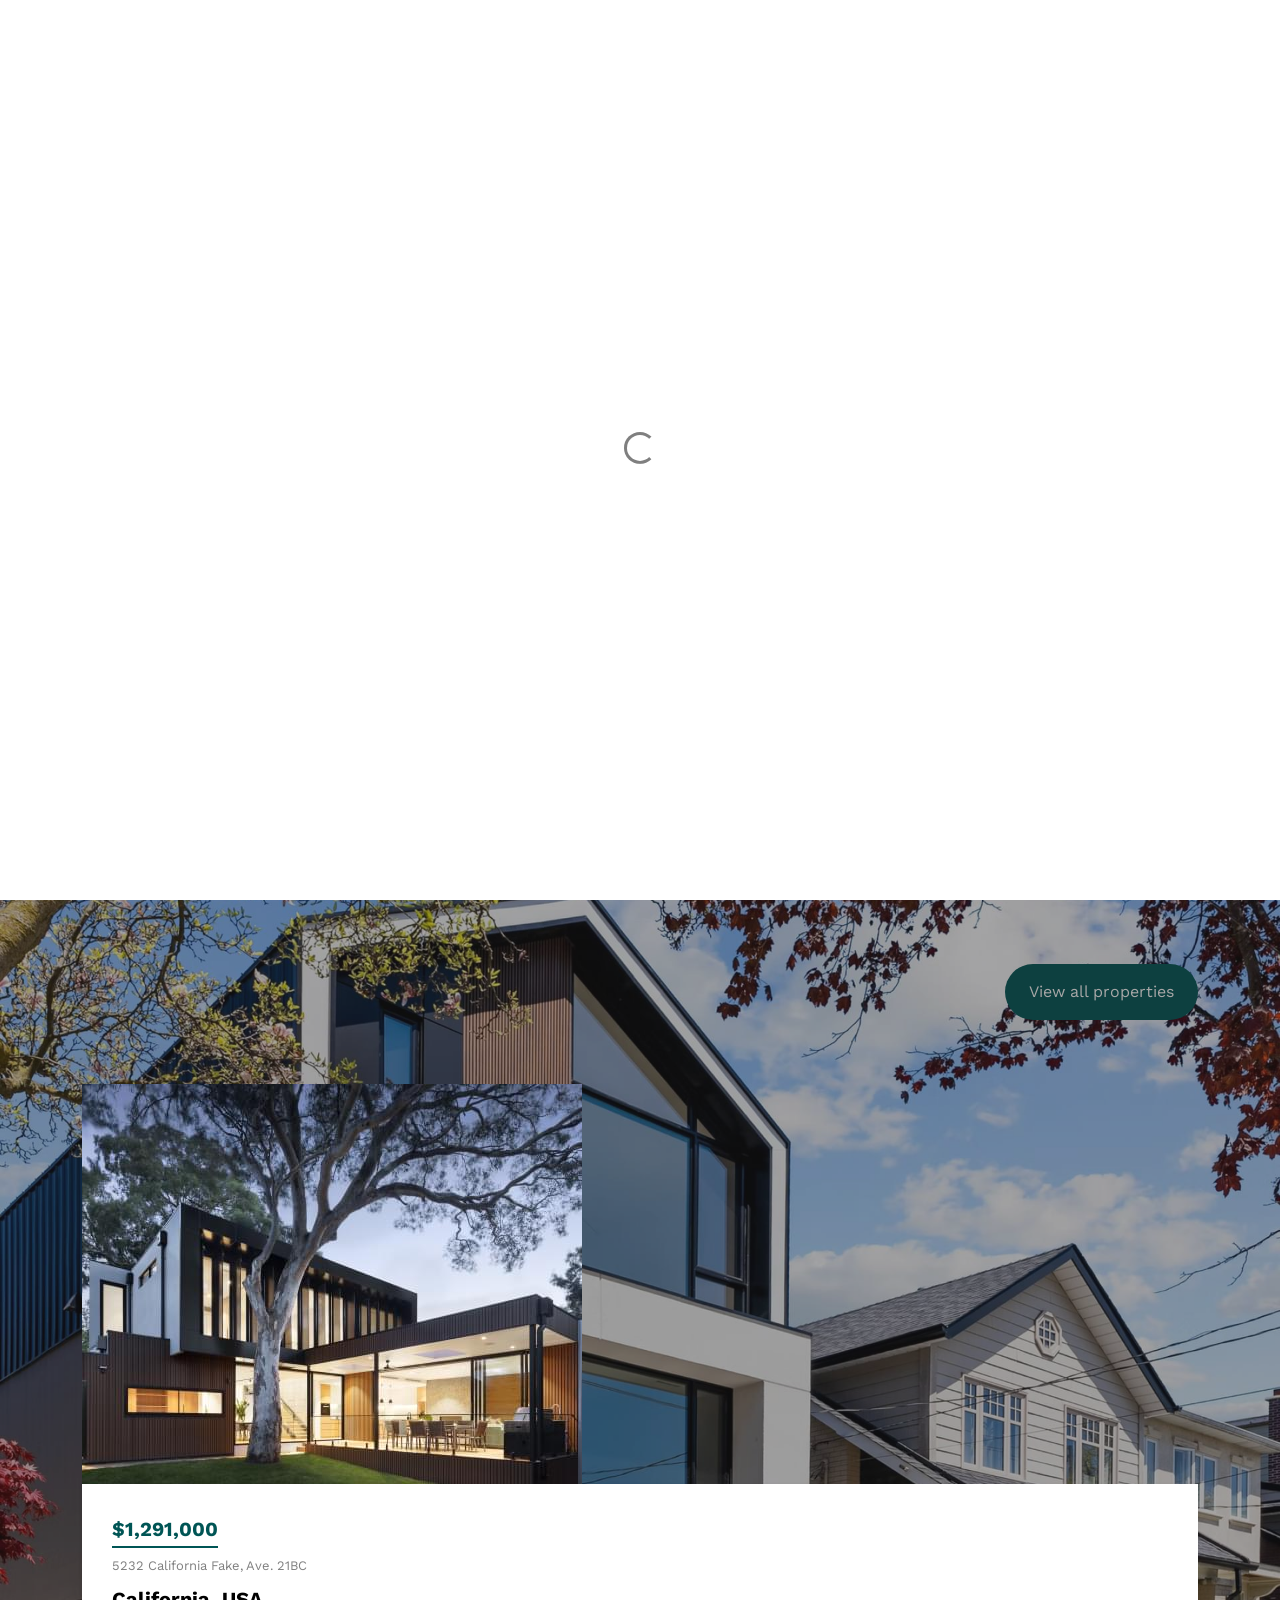
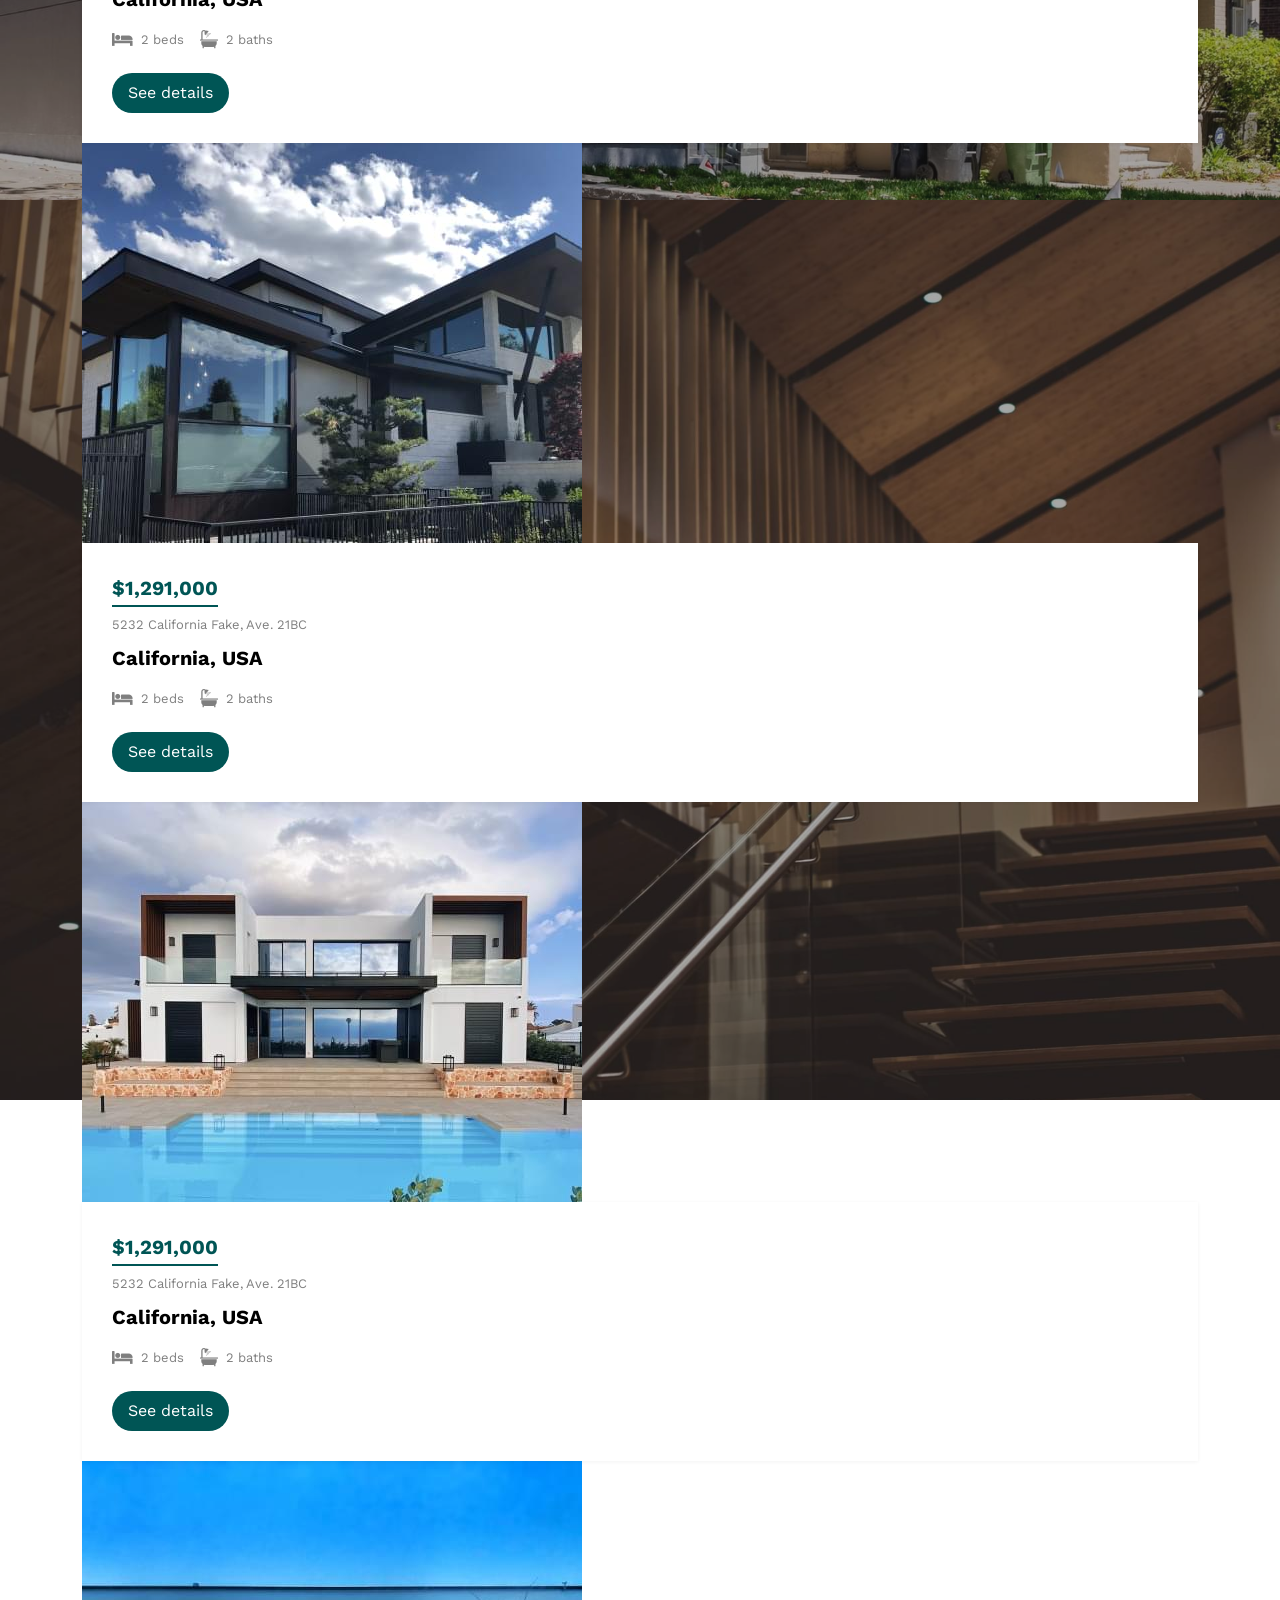
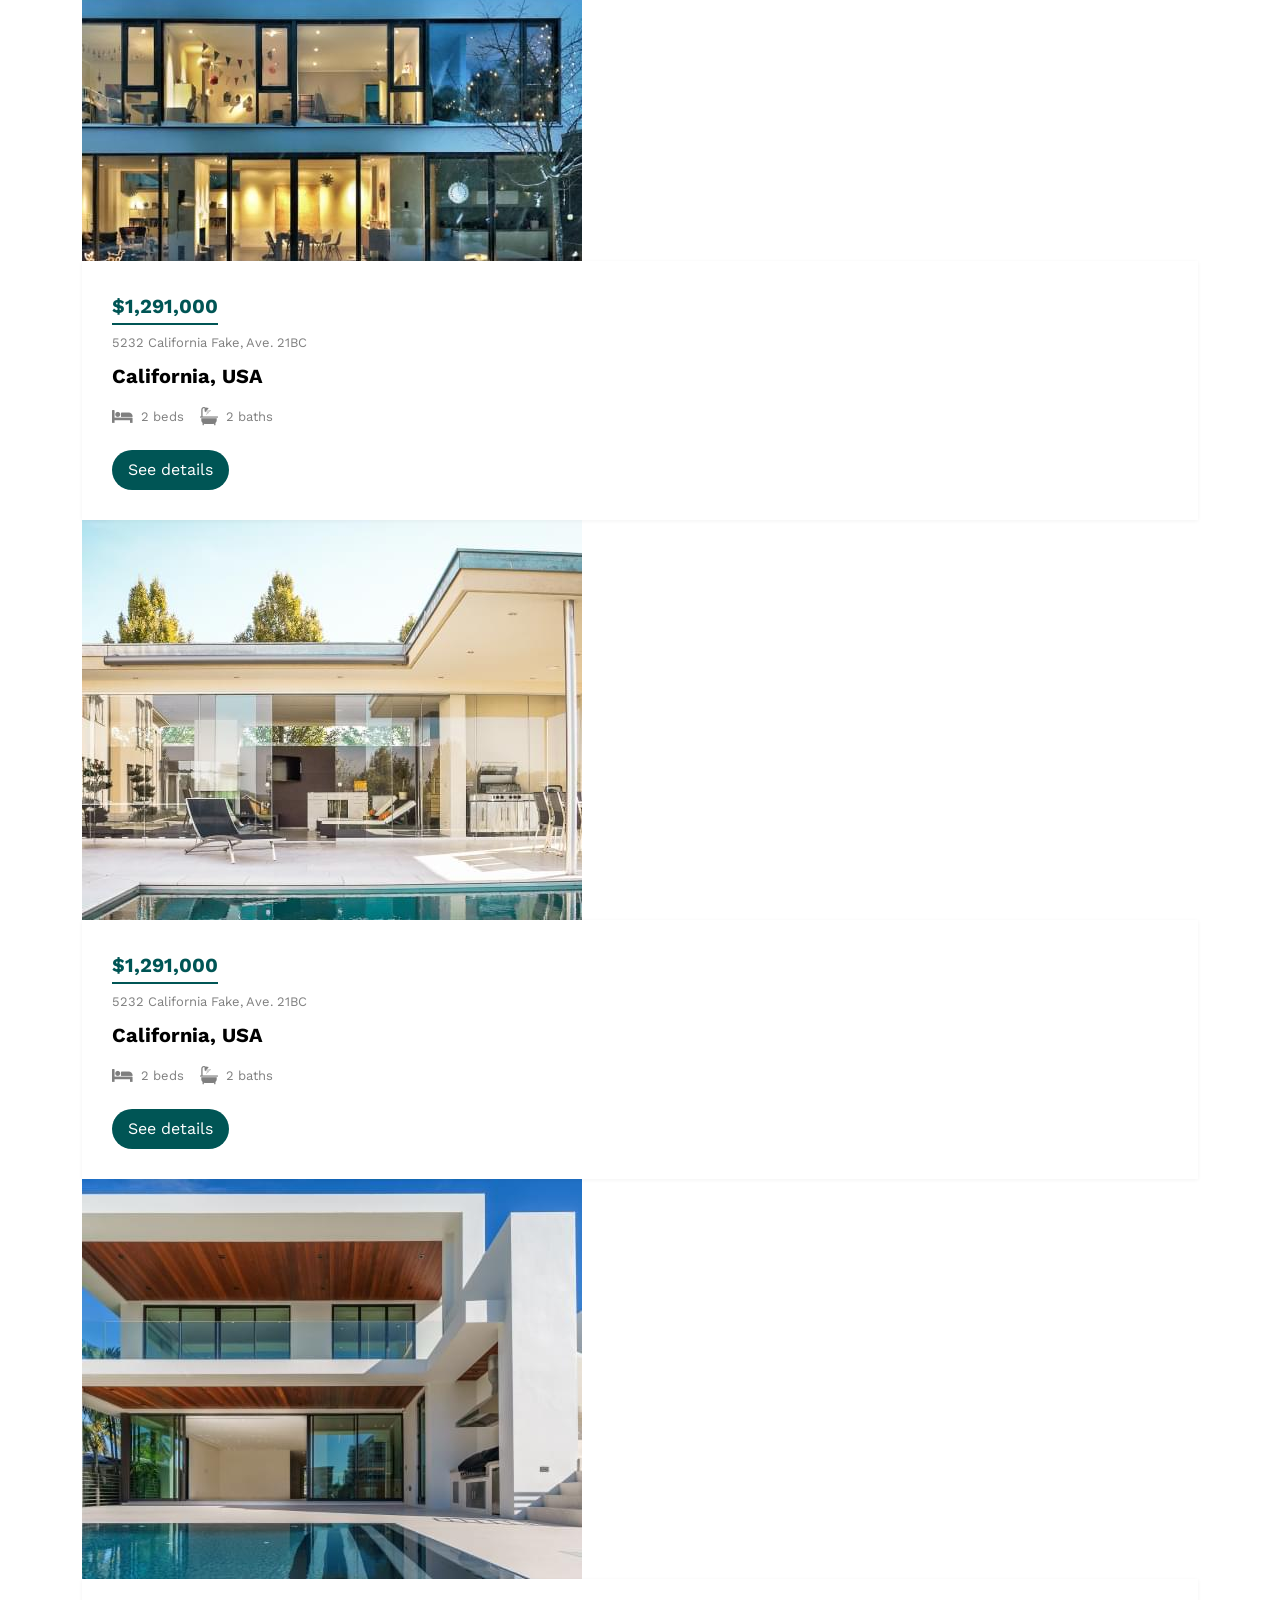
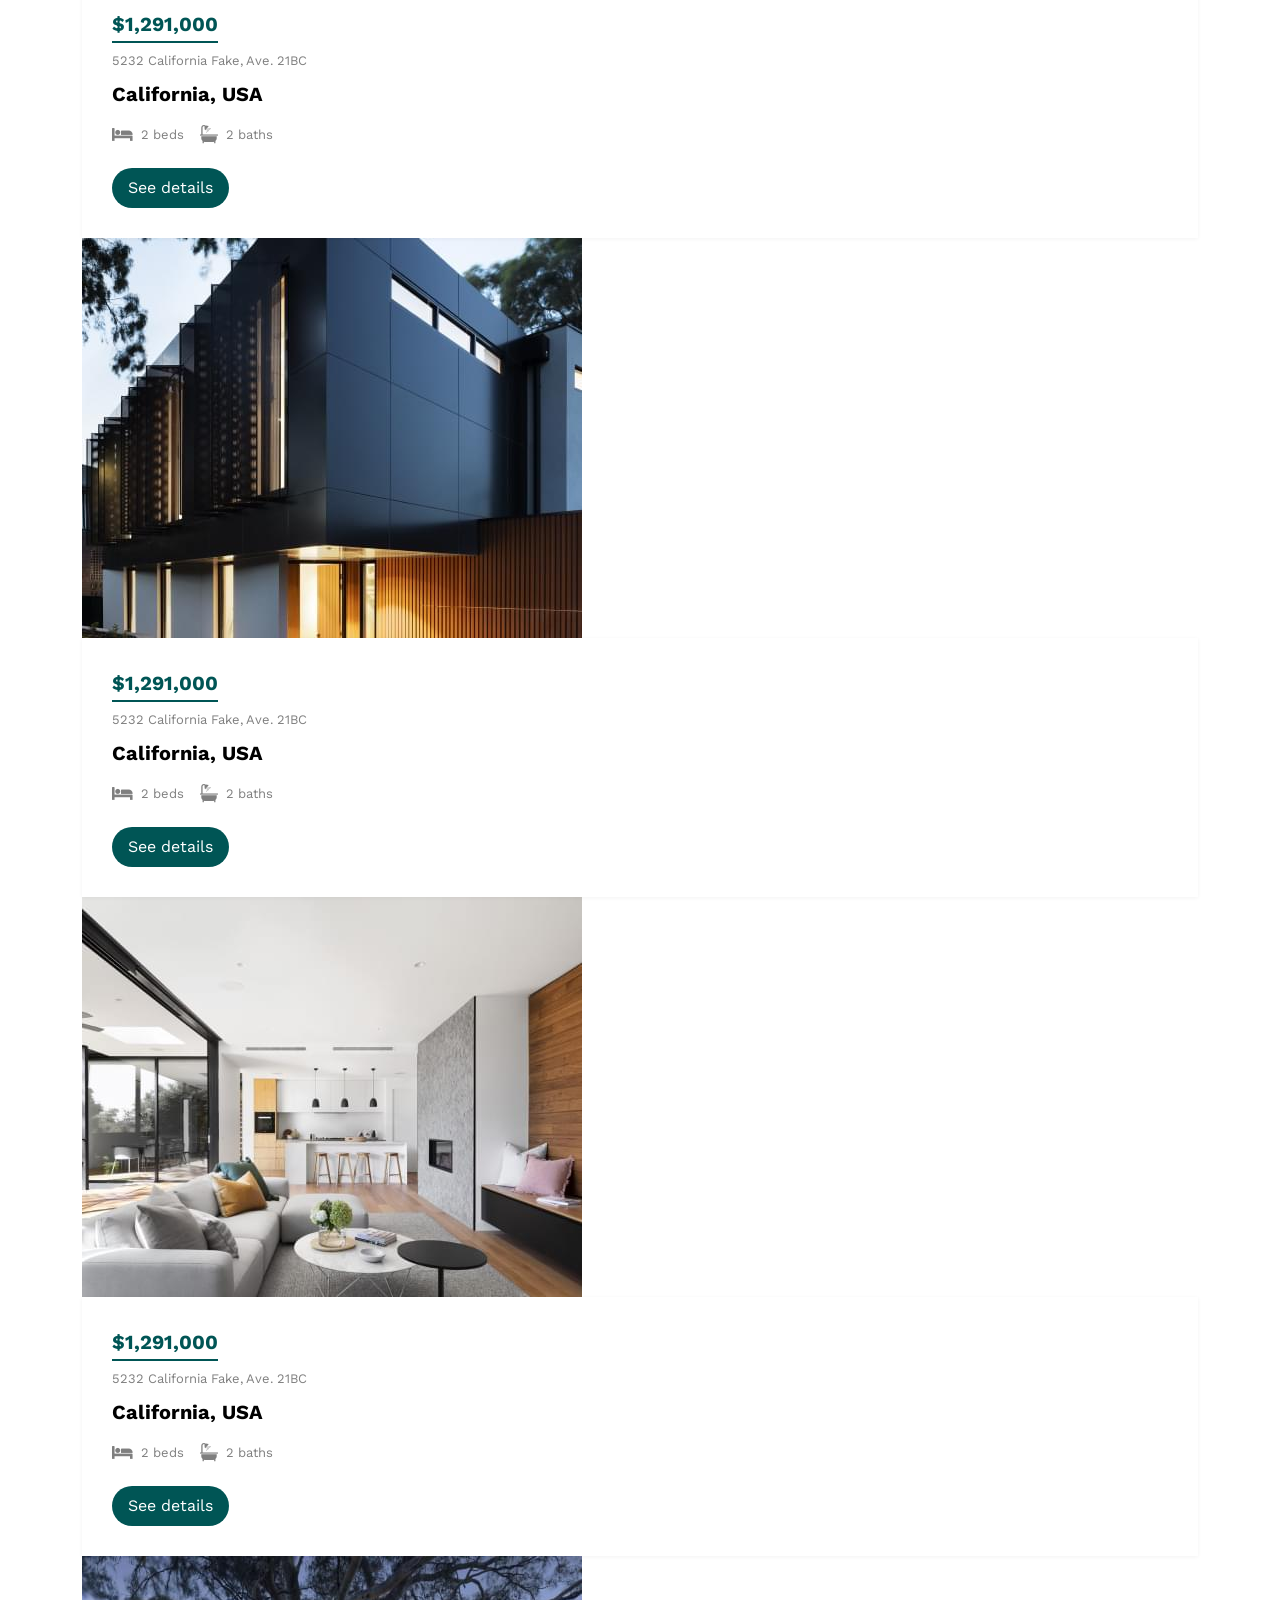
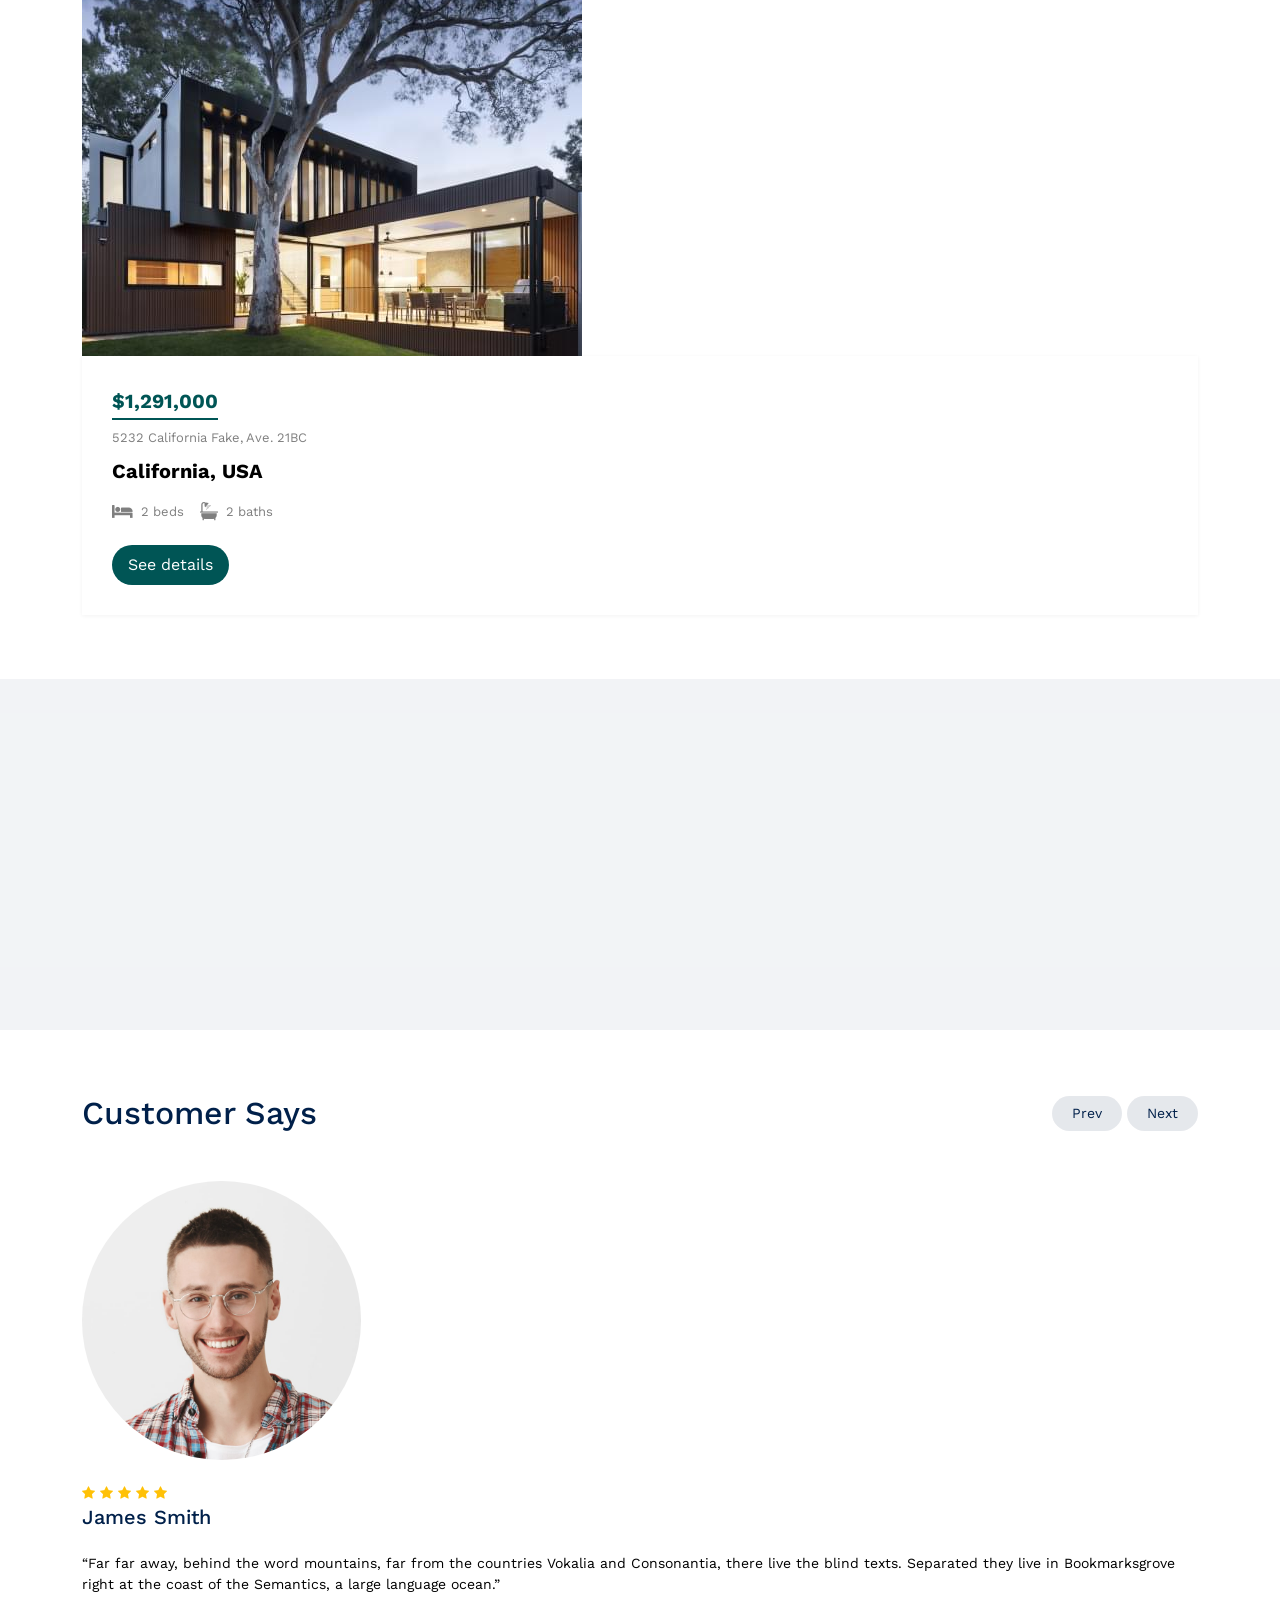
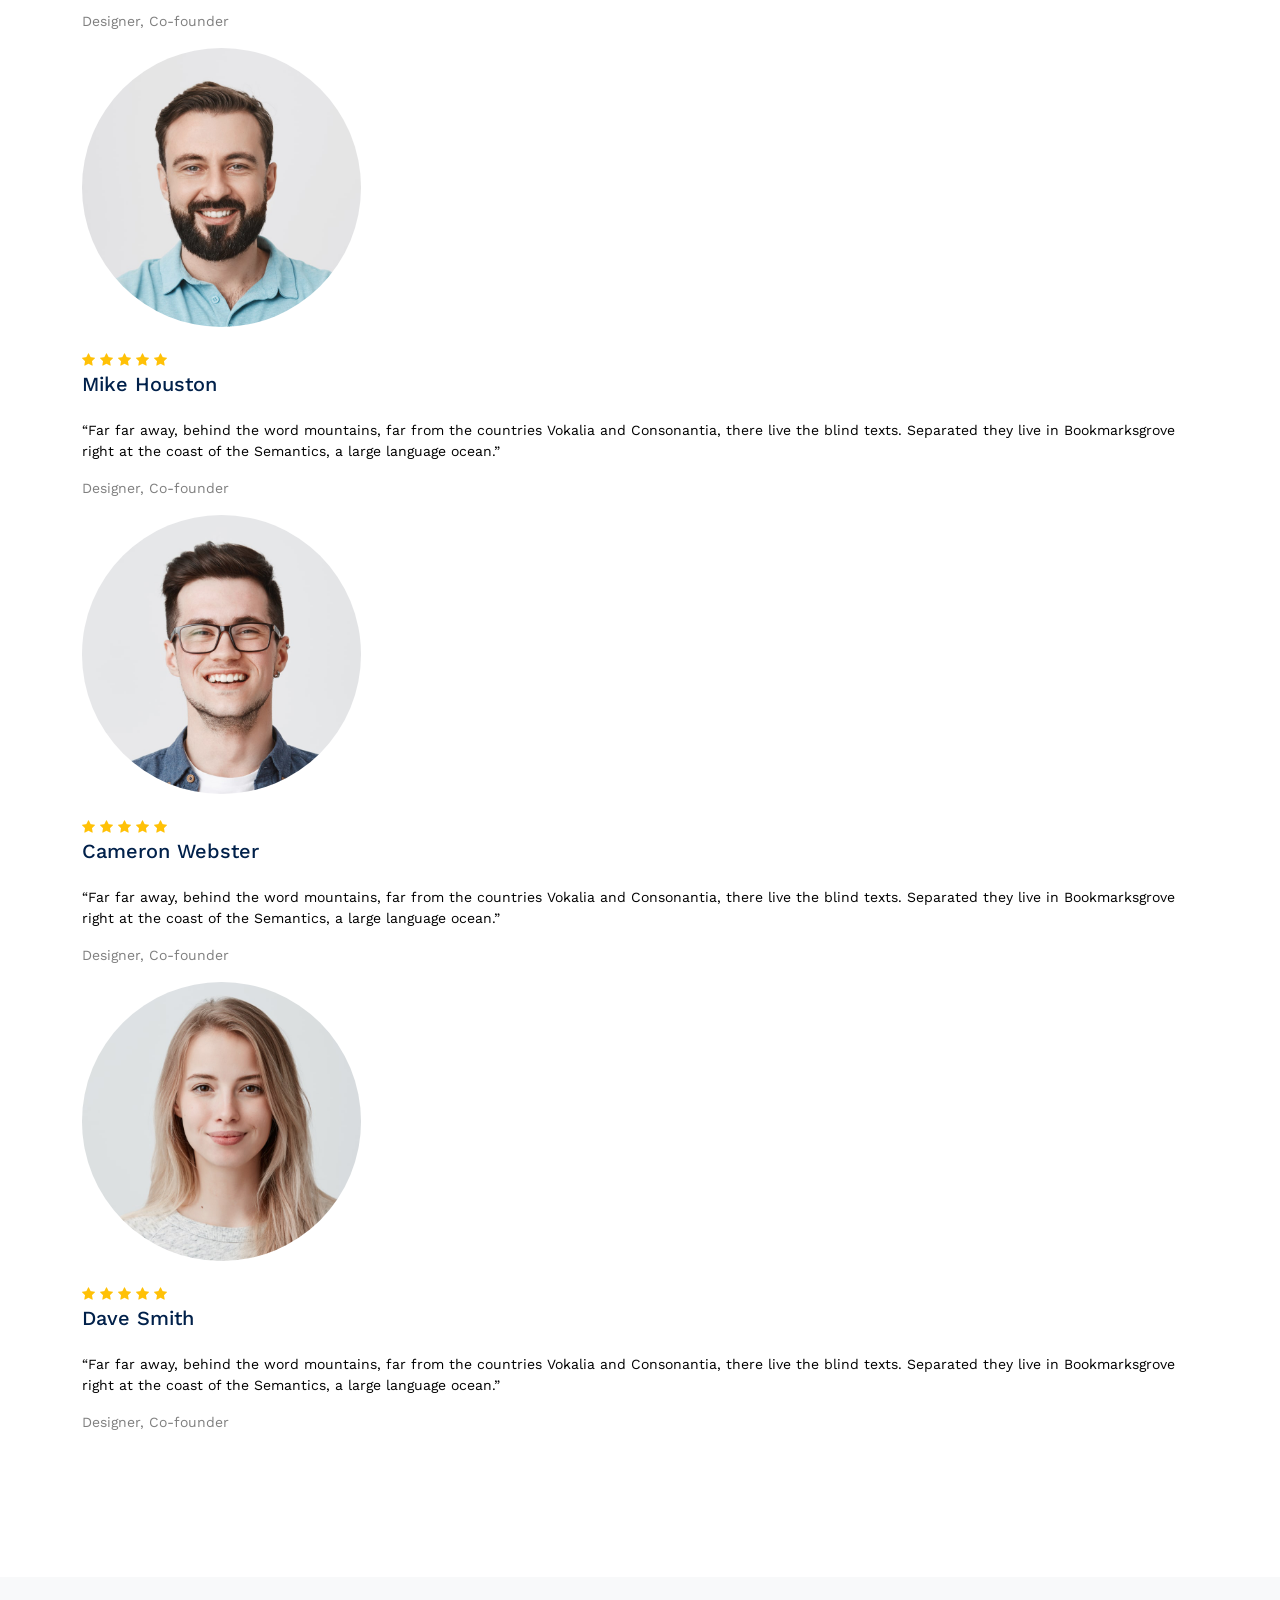
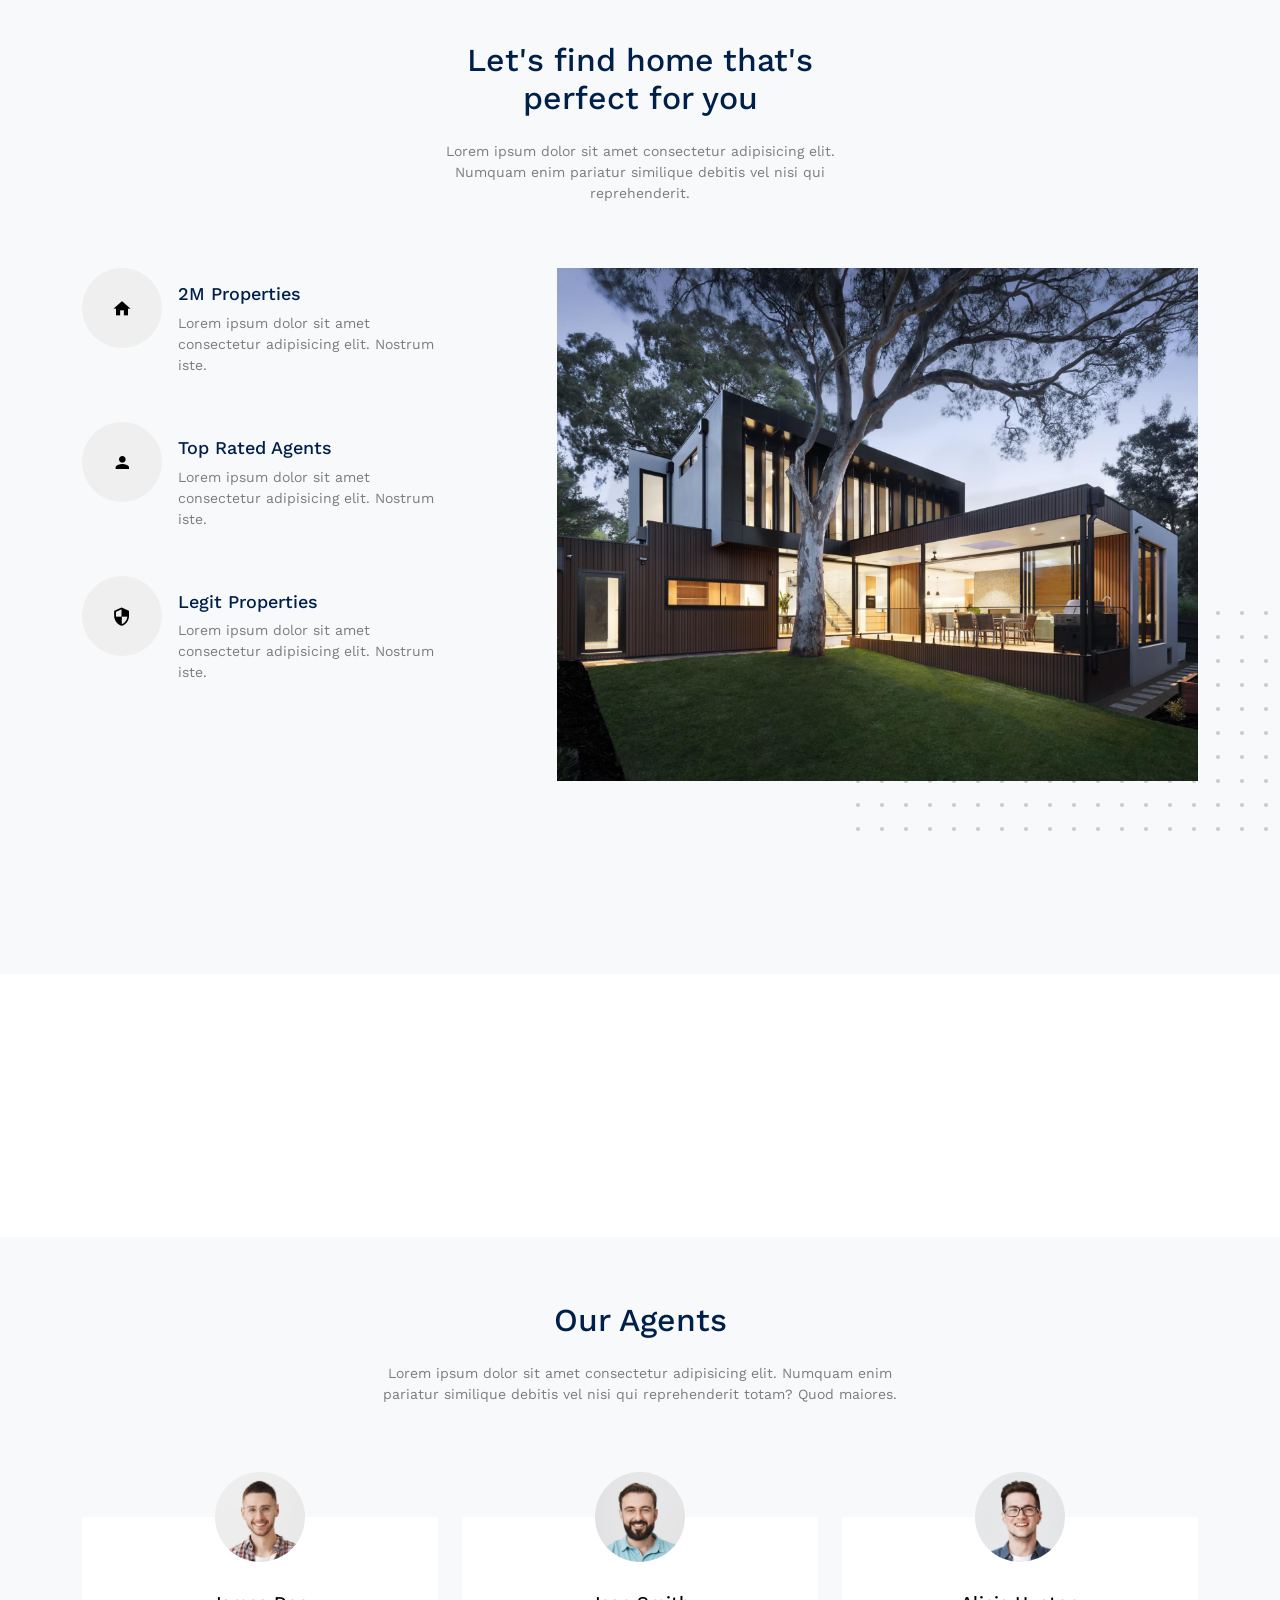
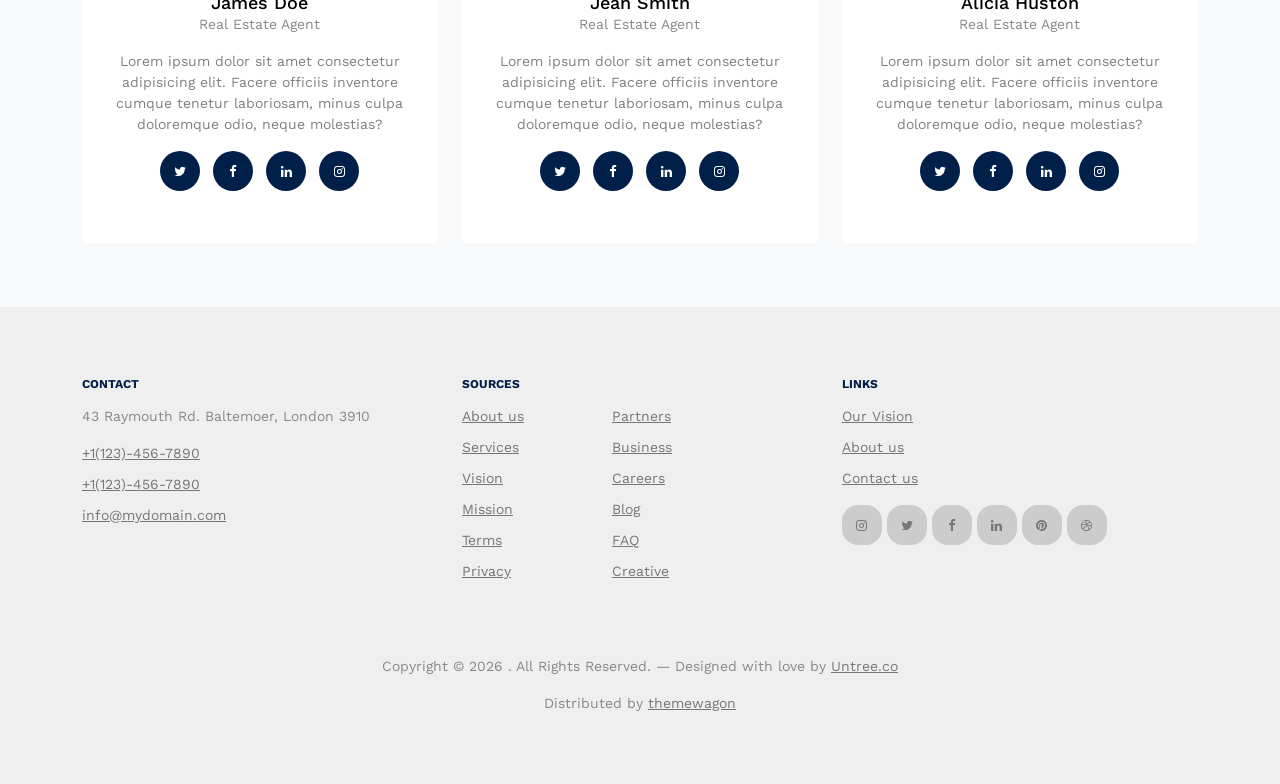
==== index.html @ 36be5779 "First commit" ====
<!-- /*
* Template Name: Property
* Template Author: Untree.co
* Template URI: https://untree.co/
* License: https://creativecommons.org/licenses/by/3.0/
*/ -->
<!DOCTYPE html>
<html lang="en">
  <head>
    <meta charset="utf-8" />
    <meta name="viewport" content="width=device-width, initial-scale=1" />
    <meta name="author" content="Untree.co" />
    <link rel="shortcut icon" href="favicon.png" />

    <meta name="description" content="" />
    <meta name="keywords" content="bootstrap, bootstrap5" />

    <link rel="preconnect" href="https://fonts.googleapis.com" />
    <link rel="preconnect" href="https://fonts.gstatic.com" crossorigin />
    <link
      href="https://fonts.googleapis.com/css2?family=Work+Sans:wght@400;500;600;700&display=swap"
      rel="stylesheet"
    />

    <link rel="stylesheet" href="fonts/icomoon/style.css" />
    <link rel="stylesheet" href="fonts/flaticon/font/flaticon.css" />

    <link rel="stylesheet" href="css/tiny-slider.css" />
    <link rel="stylesheet" href="css/aos.css" />
    <link rel="stylesheet" href="css/style.css" />

    <title>
      Property &mdash; Free Bootstrap 5 Website Template by Untree.co
    </title>
  </head>
  <body>
    <div class="site-mobile-menu site-navbar-target">
      <div class="site-mobile-menu-header">
        <div class="site-mobile-menu-close">
          <span class="icofont-close js-menu-toggle"></span>
        </div>
      </div>
      <div class="site-mobile-menu-body"></div>
    </div>

    <nav class="site-nav">
      <div class="container">
        <div class="menu-bg-wrap">
          <div class="site-navigation">
            <a href="index.html" class="logo m-0 float-start">Property</a>

            <ul
              class="js-clone-nav d-none d-lg-inline-block text-start site-menu float-end"
            >
              <li class="active"><a href="index.html">Home</a></li>
              <li class="has-children">
                <a href="properties.html">Properties</a>
                <ul class="dropdown">
                  <li><a href="#">Buy Property</a></li>
                  <li><a href="#">Sell Property</a></li>
                  <li class="has-children">
                    <a href="#">Dropdown</a>
                    <ul class="dropdown">
                      <li><a href="#">Sub Menu One</a></li>
                      <li><a href="#">Sub Menu Two</a></li>
                      <li><a href="#">Sub Menu Three</a></li>
                    </ul>
                  </li>
                </ul>
              </li>
              <li><a href="services.html">Services</a></li>
              <li><a href="about.html">About</a></li>
              <li><a href="contact.html">Contact Us</a></li>
            </ul>

            <a
              href="#"
              class="burger light me-auto float-end mt-1 site-menu-toggle js-menu-toggle d-inline-block d-lg-none"
              data-toggle="collapse"
              data-target="#main-navbar"
            >
              <span></span>
            </a>
          </div>
        </div>
      </div>
    </nav>

    <div class="hero">
      <div class="hero-slide">
        <div
          class="img overlay"
          style="background-image: url('images/hero_bg_3.jpg')"
        ></div>
        <div
          class="img overlay"
          style="background-image: url('images/hero_bg_2.jpg')"
        ></div>
        <div
          class="img overlay"
          style="background-image: url('images/hero_bg_1.jpg')"
        ></div>
      </div>

      <div class="container">
        <div class="row justify-content-center align-items-center">
          <div class="col-lg-9 text-center">
            <h1 class="heading" data-aos="fade-up">
              Easiest way to find your dream home
            </h1>
            <form
              action="#"
              class="narrow-w form-search d-flex align-items-stretch mb-3"
              data-aos="fade-up"
              data-aos-delay="200"
            >
              <input
                type="text"
                class="form-control px-4"
                placeholder="Your ZIP code or City. e.g. New York"
              />
              <button type="submit" class="btn btn-primary">Search</button>
            </form>
          </div>
        </div>
      </div>
    </div>

    <div class="section">
      <div class="container">
        <div class="row mb-5 align-items-center">
          <div class="col-lg-6">
            <h2 class="font-weight-bold text-primary heading">
              Popular Properties
            </h2>
          </div>
          <div class="col-lg-6 text-lg-end">
            <p>
              <a
                href="#"
                target="_blank"
                class="btn btn-primary text-white py-3 px-4"
                >View all properties</a
              >
            </p>
          </div>
        </div>
        <div class="row">
          <div class="col-12">
            <div class="property-slider-wrap">
              <div class="property-slider">
                <div class="property-item">
                  <a href="property-single.html" class="img">
                    <img src="images/img_1.jpg" alt="Image" class="img-fluid" />
                  </a>

                  <div class="property-content">
                    <div class="price mb-2"><span>$1,291,000</span></div>
                    <div>
                      <span class="d-block mb-2 text-black-50"
                        >5232 California Fake, Ave. 21BC</span
                      >
                      <span class="city d-block mb-3">California, USA</span>

                      <div class="specs d-flex mb-4">
                        <span class="d-block d-flex align-items-center me-3">
                          <span class="icon-bed me-2"></span>
                          <span class="caption">2 beds</span>
                        </span>
                        <span class="d-block d-flex align-items-center">
                          <span class="icon-bath me-2"></span>
                          <span class="caption">2 baths</span>
                        </span>
                      </div>

                      <a
                        href="property-single.html"
                        class="btn btn-primary py-2 px-3"
                        >See details</a
                      >
                    </div>
                  </div>
                </div>
                <!-- .item -->

                <div class="property-item">
                  <a href="property-single.html" class="img">
                    <img src="images/img_2.jpg" alt="Image" class="img-fluid" />
                  </a>

                  <div class="property-content">
                    <div class="price mb-2"><span>$1,291,000</span></div>
                    <div>
                      <span class="d-block mb-2 text-black-50"
                        >5232 California Fake, Ave. 21BC</span
                      >
                      <span class="city d-block mb-3">California, USA</span>

                      <div class="specs d-flex mb-4">
                        <span class="d-block d-flex align-items-center me-3">
                          <span class="icon-bed me-2"></span>
                          <span class="caption">2 beds</span>
                        </span>
                        <span class="d-block d-flex align-items-center">
                          <span class="icon-bath me-2"></span>
                          <span class="caption">2 baths</span>
                        </span>
                      </div>

                      <a
                        href="property-single.html"
                        class="btn btn-primary py-2 px-3"
                        >See details</a
                      >
                    </div>
                  </div>
                </div>
                <!-- .item -->

                <div class="property-item">
                  <a href="property-single.html" class="img">
                    <img src="images/img_3.jpg" alt="Image" class="img-fluid" />
                  </a>

                  <div class="property-content">
                    <div class="price mb-2"><span>$1,291,000</span></div>
                    <div>
                      <span class="d-block mb-2 text-black-50"
                        >5232 California Fake, Ave. 21BC</span
                      >
                      <span class="city d-block mb-3">California, USA</span>

                      <div class="specs d-flex mb-4">
                        <span class="d-block d-flex align-items-center me-3">
                          <span class="icon-bed me-2"></span>
                          <span class="caption">2 beds</span>
                        </span>
                        <span class="d-block d-flex align-items-center">
                          <span class="icon-bath me-2"></span>
                          <span class="caption">2 baths</span>
                        </span>
                      </div>

                      <a
                        href="property-single.html"
                        class="btn btn-primary py-2 px-3"
                        >See details</a
                      >
                    </div>
                  </div>
                </div>
                <!-- .item -->

                <div class="property-item">
                  <a href="property-single.html" class="img">
                    <img src="images/img_4.jpg" alt="Image" class="img-fluid" />
                  </a>

                  <div class="property-content">
                    <div class="price mb-2"><span>$1,291,000</span></div>
                    <div>
                      <span class="d-block mb-2 text-black-50"
                        >5232 California Fake, Ave. 21BC</span
                      >
                      <span class="city d-block mb-3">California, USA</span>

                      <div class="specs d-flex mb-4">
                        <span class="d-block d-flex align-items-center me-3">
                          <span class="icon-bed me-2"></span>
                          <span class="caption">2 beds</span>
                        </span>
                        <span class="d-block d-flex align-items-center">
                          <span class="icon-bath me-2"></span>
                          <span class="caption">2 baths</span>
                        </span>
                      </div>

                      <a
                        href="property-single.html"
                        class="btn btn-primary py-2 px-3"
                        >See details</a
                      >
                    </div>
                  </div>
                </div>
                <!-- .item -->

                <div class="property-item">
                  <a href="property-single.html" class="img">
                    <img src="images/img_5.jpg" alt="Image" class="img-fluid" />
                  </a>

                  <div class="property-content">
                    <div class="price mb-2"><span>$1,291,000</span></div>
                    <div>
                      <span class="d-block mb-2 text-black-50"
                        >5232 California Fake, Ave. 21BC</span
                      >
                      <span class="city d-block mb-3">California, USA</span>

                      <div class="specs d-flex mb-4">
                        <span class="d-block d-flex align-items-center me-3">
                          <span class="icon-bed me-2"></span>
                          <span class="caption">2 beds</span>
                        </span>
                        <span class="d-block d-flex align-items-center">
                          <span class="icon-bath me-2"></span>
                          <span class="caption">2 baths</span>
                        </span>
                      </div>

                      <a
                        href="property-single.html"
                        class="btn btn-primary py-2 px-3"
                        >See details</a
                      >
                    </div>
                  </div>
                </div>
                <!-- .item -->

                <div class="property-item">
                  <a href="property-single.html" class="img">
                    <img src="images/img_6.jpg" alt="Image" class="img-fluid" />
                  </a>

                  <div class="property-content">
                    <div class="price mb-2"><span>$1,291,000</span></div>
                    <div>
                      <span class="d-block mb-2 text-black-50"
                        >5232 California Fake, Ave. 21BC</span
                      >
                      <span class="city d-block mb-3">California, USA</span>

                      <div class="specs d-flex mb-4">
                        <span class="d-block d-flex align-items-center me-3">
                          <span class="icon-bed me-2"></span>
                          <span class="caption">2 beds</span>
                        </span>
                        <span class="d-block d-flex align-items-center">
                          <span class="icon-bath me-2"></span>
                          <span class="caption">2 baths</span>
                        </span>
                      </div>

                      <a
                        href="property-single.html"
                        class="btn btn-primary py-2 px-3"
                        >See details</a
                      >
                    </div>
                  </div>
                </div>
                <!-- .item -->

                <div class="property-item">
                  <a href="property-single.html" class="img">
                    <img src="images/img_7.jpg" alt="Image" class="img-fluid" />
                  </a>

                  <div class="property-content">
                    <div class="price mb-2"><span>$1,291,000</span></div>
                    <div>
                      <span class="d-block mb-2 text-black-50"
                        >5232 California Fake, Ave. 21BC</span
                      >
                      <span class="city d-block mb-3">California, USA</span>

                      <div class="specs d-flex mb-4">
                        <span class="d-block d-flex align-items-center me-3">
                          <span class="icon-bed me-2"></span>
                          <span class="caption">2 beds</span>
                        </span>
                        <span class="d-block d-flex align-items-center">
                          <span class="icon-bath me-2"></span>
                          <span class="caption">2 baths</span>
                        </span>
                      </div>

                      <a
                        href="property-single.html"
                        class="btn btn-primary py-2 px-3"
                        >See details</a
                      >
                    </div>
                  </div>
                </div>
                <!-- .item -->

                <div class="property-item">
                  <a href="property-single.html" class="img">
                    <img src="images/img_8.jpg" alt="Image" class="img-fluid" />
                  </a>

                  <div class="property-content">
                    <div class="price mb-2"><span>$1,291,000</span></div>
                    <div>
                      <span class="d-block mb-2 text-black-50"
                        >5232 California Fake, Ave. 21BC</span
                      >
                      <span class="city d-block mb-3">California, USA</span>

                      <div class="specs d-flex mb-4">
                        <span class="d-block d-flex align-items-center me-3">
                          <span class="icon-bed me-2"></span>
                          <span class="caption">2 beds</span>
                        </span>
                        <span class="d-block d-flex align-items-center">
                          <span class="icon-bath me-2"></span>
                          <span class="caption">2 baths</span>
                        </span>
                      </div>

                      <a
                        href="property-single.html"
                        class="btn btn-primary py-2 px-3"
                        >See details</a
                      >
                    </div>
                  </div>
                </div>
                <!-- .item -->

                <div class="property-item">
                  <a href="property-single.html" class="img">
                    <img src="images/img_1.jpg" alt="Image" class="img-fluid" />
                  </a>

                  <div class="property-content">
                    <div class="price mb-2"><span>$1,291,000</span></div>
                    <div>
                      <span class="d-block mb-2 text-black-50"
                        >5232 California Fake, Ave. 21BC</span
                      >
                      <span class="city d-block mb-3">California, USA</span>

                      <div class="specs d-flex mb-4">
                        <span class="d-block d-flex align-items-center me-3">
                          <span class="icon-bed me-2"></span>
                          <span class="caption">2 beds</span>
                        </span>
                        <span class="d-block d-flex align-items-center">
                          <span class="icon-bath me-2"></span>
                          <span class="caption">2 baths</span>
                        </span>
                      </div>

                      <a
                        href="property-single.html"
                        class="btn btn-primary py-2 px-3"
                        >See details</a
                      >
                    </div>
                  </div>
                </div>
                <!-- .item -->
              </div>

              <div
                id="property-nav"
                class="controls"
                tabindex="0"
                aria-label="Carousel Navigation"
              >
                <span
                  class="prev"
                  data-controls="prev"
                  aria-controls="property"
                  tabindex="-1"
                  >Prev</span
                >
                <span
                  class="next"
                  data-controls="next"
                  aria-controls="property"
                  tabindex="-1"
                  >Next</span
                >
              </div>
            </div>
          </div>
        </div>
      </div>
    </div>

    <section class="features-1">
      <div class="container">
        <div class="row">
          <div class="col-6 col-lg-3" data-aos="fade-up" data-aos-delay="300">
            <div class="box-feature">
              <span class="flaticon-house"></span>
              <h3 class="mb-3">Our Properties</h3>
              <p>
                Lorem ipsum dolor sit amet, consectetur adipisicing elit.
                Voluptates, accusamus.
              </p>
              <p><a href="#" class="learn-more">Learn More</a></p>
            </div>
          </div>
          <div class="col-6 col-lg-3" data-aos="fade-up" data-aos-delay="500">
            <div class="box-feature">
              <span class="flaticon-building"></span>
              <h3 class="mb-3">Property for Sale</h3>
              <p>
                Lorem ipsum dolor sit amet, consectetur adipisicing elit.
                Voluptates, accusamus.
              </p>
              <p><a href="#" class="learn-more">Learn More</a></p>
            </div>
          </div>
          <div class="col-6 col-lg-3" data-aos="fade-up" data-aos-delay="400">
            <div class="box-feature">
              <span class="flaticon-house-3"></span>
              <h3 class="mb-3">Real Estate Agent</h3>
              <p>
                Lorem ipsum dolor sit amet, consectetur adipisicing elit.
                Voluptates, accusamus.
              </p>
              <p><a href="#" class="learn-more">Learn More</a></p>
            </div>
          </div>
          <div class="col-6 col-lg-3" data-aos="fade-up" data-aos-delay="600">
            <div class="box-feature">
              <span class="flaticon-house-1"></span>
              <h3 class="mb-3">House for Sale</h3>
              <p>
                Lorem ipsum dolor sit amet, consectetur adipisicing elit.
                Voluptates, accusamus.
              </p>
              <p><a href="#" class="learn-more">Learn More</a></p>
            </div>
          </div>
        </div>
      </div>
    </section>

    <div class="section sec-testimonials">
      <div class="container">
        <div class="row mb-5 align-items-center">
          <div class="col-md-6">
            <h2 class="font-weight-bold heading text-primary mb-4 mb-md-0">
              Customer Says
            </h2>
          </div>
          <div class="col-md-6 text-md-end">
            <div id="testimonial-nav">
              <span class="prev" data-controls="prev">Prev</span>

              <span class="next" data-controls="next">Next</span>
            </div>
          </div>
        </div>

        <div class="row">
          <div class="col-lg-4"></div>
        </div>
        <div class="testimonial-slider-wrap">
          <div class="testimonial-slider">
            <div class="item">
              <div class="testimonial">
                <img
                  src="images/person_1-min.jpg"
                  alt="Image"
                  class="img-fluid rounded-circle w-25 mb-4"
                />
                <div class="rate">
                  <span class="icon-star text-warning"></span>
                  <span class="icon-star text-warning"></span>
                  <span class="icon-star text-warning"></span>
                  <span class="icon-star text-warning"></span>
                  <span class="icon-star text-warning"></span>
                </div>
                <h3 class="h5 text-primary mb-4">James Smith</h3>
                <blockquote>
                  <p>
                    &ldquo;Far far away, behind the word mountains, far from the
                    countries Vokalia and Consonantia, there live the blind
                    texts. Separated they live in Bookmarksgrove right at the
                    coast of the Semantics, a large language ocean.&rdquo;
                  </p>
                </blockquote>
                <p class="text-black-50">Designer, Co-founder</p>
              </div>
            </div>

            <div class="item">
              <div class="testimonial">
                <img
                  src="images/person_2-min.jpg"
                  alt="Image"
                  class="img-fluid rounded-circle w-25 mb-4"
                />
                <div class="rate">
                  <span class="icon-star text-warning"></span>
                  <span class="icon-star text-warning"></span>
                  <span class="icon-star text-warning"></span>
                  <span class="icon-star text-warning"></span>
                  <span class="icon-star text-warning"></span>
                </div>
                <h3 class="h5 text-primary mb-4">Mike Houston</h3>
                <blockquote>
                  <p>
                    &ldquo;Far far away, behind the word mountains, far from the
                    countries Vokalia and Consonantia, there live the blind
                    texts. Separated they live in Bookmarksgrove right at the
                    coast of the Semantics, a large language ocean.&rdquo;
                  </p>
                </blockquote>
                <p class="text-black-50">Designer, Co-founder</p>
              </div>
            </div>

            <div class="item">
              <div class="testimonial">
                <img
                  src="images/person_3-min.jpg"
                  alt="Image"
                  class="img-fluid rounded-circle w-25 mb-4"
                />
                <div class="rate">
                  <span class="icon-star text-warning"></span>
                  <span class="icon-star text-warning"></span>
                  <span class="icon-star text-warning"></span>
                  <span class="icon-star text-warning"></span>
                  <span class="icon-star text-warning"></span>
                </div>
                <h3 class="h5 text-primary mb-4">Cameron Webster</h3>
                <blockquote>
                  <p>
                    &ldquo;Far far away, behind the word mountains, far from the
                    countries Vokalia and Consonantia, there live the blind
                    texts. Separated they live in Bookmarksgrove right at the
                    coast of the Semantics, a large language ocean.&rdquo;
                  </p>
                </blockquote>
                <p class="text-black-50">Designer, Co-founder</p>
              </div>
            </div>

            <div class="item">
              <div class="testimonial">
                <img
                  src="images/person_4-min.jpg"
                  alt="Image"
                  class="img-fluid rounded-circle w-25 mb-4"
                />
                <div class="rate">
                  <span class="icon-star text-warning"></span>
                  <span class="icon-star text-warning"></span>
                  <span class="icon-star text-warning"></span>
                  <span class="icon-star text-warning"></span>
                  <span class="icon-star text-warning"></span>
                </div>
                <h3 class="h5 text-primary mb-4">Dave Smith</h3>
                <blockquote>
                  <p>
                    &ldquo;Far far away, behind the word mountains, far from the
                    countries Vokalia and Consonantia, there live the blind
                    texts. Separated they live in Bookmarksgrove right at the
                    coast of the Semantics, a large language ocean.&rdquo;
                  </p>
                </blockquote>
                <p class="text-black-50">Designer, Co-founder</p>
              </div>
            </div>
          </div>
        </div>
      </div>
    </div>

    <div class="section section-4 bg-light">
      <div class="container">
        <div class="row justify-content-center text-center mb-5">
          <div class="col-lg-5">
            <h2 class="font-weight-bold heading text-primary mb-4">
              Let's find home that's perfect for you
            </h2>
            <p class="text-black-50">
              Lorem ipsum dolor sit amet consectetur adipisicing elit. Numquam
              enim pariatur similique debitis vel nisi qui reprehenderit.
            </p>
          </div>
        </div>
        <div class="row justify-content-between mb-5">
          <div class="col-lg-7 mb-5 mb-lg-0 order-lg-2">
            <div class="img-about dots">
              <img src="images/hero_bg_3.jpg" alt="Image" class="img-fluid" />
            </div>
          </div>
          <div class="col-lg-4">
            <div class="d-flex feature-h">
              <span class="wrap-icon me-3">
                <span class="icon-home2"></span>
              </span>
              <div class="feature-text">
                <h3 class="heading">2M Properties</h3>
                <p class="text-black-50">
                  Lorem ipsum dolor sit amet consectetur adipisicing elit.
                  Nostrum iste.
                </p>
              </div>
            </div>

            <div class="d-flex feature-h">
              <span class="wrap-icon me-3">
                <span class="icon-person"></span>
              </span>
              <div class="feature-text">
                <h3 class="heading">Top Rated Agents</h3>
                <p class="text-black-50">
                  Lorem ipsum dolor sit amet consectetur adipisicing elit.
                  Nostrum iste.
                </p>
              </div>
            </div>

            <div class="d-flex feature-h">
              <span class="wrap-icon me-3">
                <span class="icon-security"></span>
              </span>
              <div class="feature-text">
                <h3 class="heading">Legit Properties</h3>
                <p class="text-black-50">
                  Lorem ipsum dolor sit amet consectetur adipisicing elit.
                  Nostrum iste.
                </p>
              </div>
            </div>
          </div>
        </div>
        <div class="row section-counter mt-5">
          <div
            class="col-6 col-sm-6 col-md-6 col-lg-3"
            data-aos="fade-up"
            data-aos-delay="300"
          >
            <div class="counter-wrap mb-5 mb-lg-0">
              <span class="number"
                ><span class="countup text-primary">3298</span></span
              >
              <span class="caption text-black-50"># of Buy Properties</span>
            </div>
          </div>
          <div
            class="col-6 col-sm-6 col-md-6 col-lg-3"
            data-aos="fade-up"
            data-aos-delay="400"
          >
            <div class="counter-wrap mb-5 mb-lg-0">
              <span class="number"
                ><span class="countup text-primary">2181</span></span
              >
              <span class="caption text-black-50"># of Sell Properties</span>
            </div>
          </div>
          <div
            class="col-6 col-sm-6 col-md-6 col-lg-3"
            data-aos="fade-up"
            data-aos-delay="500"
          >
            <div class="counter-wrap mb-5 mb-lg-0">
              <span class="number"
                ><span class="countup text-primary">9316</span></span
              >
              <span class="caption text-black-50"># of All Properties</span>
            </div>
          </div>
          <div
            class="col-6 col-sm-6 col-md-6 col-lg-3"
            data-aos="fade-up"
            data-aos-delay="600"
          >
            <div class="counter-wrap mb-5 mb-lg-0">
              <span class="number"
                ><span class="countup text-primary">7191</span></span
              >
              <span class="caption text-black-50"># of Agents</span>
            </div>
          </div>
        </div>
      </div>
    </div>

    <div class="section">
      <div class="row justify-content-center footer-cta" data-aos="fade-up">
        <div class="col-lg-7 mx-auto text-center">
          <h2 class="mb-4">Be a part of our growing real state agents</h2>
          <p>
            <a
              href="#"
              target="_blank"
              class="btn btn-primary text-white py-3 px-4"
              >Apply for Real Estate agent</a
            >
          </p>
        </div>
        <!-- /.col-lg-7 -->
      </div>
      <!-- /.row -->
    </div>

    <div class="section section-5 bg-light">
      <div class="container">
        <div class="row justify-content-center text-center mb-5">
          <div class="col-lg-6 mb-5">
            <h2 class="font-weight-bold heading text-primary mb-4">
              Our Agents
            </h2>
            <p class="text-black-50">
              Lorem ipsum dolor sit amet consectetur adipisicing elit. Numquam
              enim pariatur similique debitis vel nisi qui reprehenderit totam?
              Quod maiores.
            </p>
          </div>
        </div>
        <div class="row">
          <div class="col-sm-6 col-md-6 col-lg-4 mb-5 mb-lg-0">
            <div class="h-100 person">
              <img
                src="images/person_1-min.jpg"
                alt="Image"
                class="img-fluid"
              />

              <div class="person-contents">
                <h2 class="mb-0"><a href="#">James Doe</a></h2>
                <span class="meta d-block mb-3">Real Estate Agent</span>
                <p>
                  Lorem ipsum dolor sit amet consectetur adipisicing elit.
                  Facere officiis inventore cumque tenetur laboriosam, minus
                  culpa doloremque odio, neque molestias?
                </p>

                <ul class="social list-unstyled list-inline dark-hover">
                  <li class="list-inline-item">
                    <a href="#"><span class="icon-twitter"></span></a>
                  </li>
                  <li class="list-inline-item">
                    <a href="#"><span class="icon-facebook"></span></a>
                  </li>
                  <li class="list-inline-item">
                    <a href="#"><span class="icon-linkedin"></span></a>
                  </li>
                  <li class="list-inline-item">
                    <a href="#"><span class="icon-instagram"></span></a>
                  </li>
                </ul>
              </div>
            </div>
          </div>
          <div class="col-sm-6 col-md-6 col-lg-4 mb-5 mb-lg-0">
            <div class="h-100 person">
              <img
                src="images/person_2-min.jpg"
                alt="Image"
                class="img-fluid"
              />

              <div class="person-contents">
                <h2 class="mb-0"><a href="#">Jean Smith</a></h2>
                <span class="meta d-block mb-3">Real Estate Agent</span>
                <p>
                  Lorem ipsum dolor sit amet consectetur adipisicing elit.
                  Facere officiis inventore cumque tenetur laboriosam, minus
                  culpa doloremque odio, neque molestias?
                </p>

                <ul class="social list-unstyled list-inline dark-hover">
                  <li class="list-inline-item">
                    <a href="#"><span class="icon-twitter"></span></a>
                  </li>
                  <li class="list-inline-item">
                    <a href="#"><span class="icon-facebook"></span></a>
                  </li>
                  <li class="list-inline-item">
                    <a href="#"><span class="icon-linkedin"></span></a>
                  </li>
                  <li class="list-inline-item">
                    <a href="#"><span class="icon-instagram"></span></a>
                  </li>
                </ul>
              </div>
            </div>
          </div>
          <div class="col-sm-6 col-md-6 col-lg-4 mb-5 mb-lg-0">
            <div class="h-100 person">
              <img
                src="images/person_3-min.jpg"
                alt="Image"
                class="img-fluid"
              />

              <div class="person-contents">
                <h2 class="mb-0"><a href="#">Alicia Huston</a></h2>
                <span class="meta d-block mb-3">Real Estate Agent</span>
                <p>
                  Lorem ipsum dolor sit amet consectetur adipisicing elit.
                  Facere officiis inventore cumque tenetur laboriosam, minus
                  culpa doloremque odio, neque molestias?
                </p>

                <ul class="social list-unstyled list-inline dark-hover">
                  <li class="list-inline-item">
                    <a href="#"><span class="icon-twitter"></span></a>
                  </li>
                  <li class="list-inline-item">
                    <a href="#"><span class="icon-facebook"></span></a>
                  </li>
                  <li class="list-inline-item">
                    <a href="#"><span class="icon-linkedin"></span></a>
                  </li>
                  <li class="list-inline-item">
                    <a href="#"><span class="icon-instagram"></span></a>
                  </li>
                </ul>
              </div>
            </div>
          </div>
        </div>
      </div>
    </div>

    <div class="site-footer">
      <div class="container">
        <div class="row">
          <div class="col-lg-4">
            <div class="widget">
              <h3>Contact</h3>
              <address>43 Raymouth Rd. Baltemoer, London 3910</address>
              <ul class="list-unstyled links">
                <li><a href="tel://11234567890">+1(123)-456-7890</a></li>
                <li><a href="tel://11234567890">+1(123)-456-7890</a></li>
                <li>
                  <a href="mailto:info@mydomain.com">info@mydomain.com</a>
                </li>
              </ul>
            </div>
            <!-- /.widget -->
          </div>
          <!-- /.col-lg-4 -->
          <div class="col-lg-4">
            <div class="widget">
              <h3>Sources</h3>
              <ul class="list-unstyled float-start links">
                <li><a href="#">About us</a></li>
                <li><a href="#">Services</a></li>
                <li><a href="#">Vision</a></li>
                <li><a href="#">Mission</a></li>
                <li><a href="#">Terms</a></li>
                <li><a href="#">Privacy</a></li>
              </ul>
              <ul class="list-unstyled float-start links">
                <li><a href="#">Partners</a></li>
                <li><a href="#">Business</a></li>
                <li><a href="#">Careers</a></li>
                <li><a href="#">Blog</a></li>
                <li><a href="#">FAQ</a></li>
                <li><a href="#">Creative</a></li>
              </ul>
            </div>
            <!-- /.widget -->
          </div>
          <!-- /.col-lg-4 -->
          <div class="col-lg-4">
            <div class="widget">
              <h3>Links</h3>
              <ul class="list-unstyled links">
                <li><a href="#">Our Vision</a></li>
                <li><a href="#">About us</a></li>
                <li><a href="#">Contact us</a></li>
              </ul>

              <ul class="list-unstyled social">
                <li>
                  <a href="#"><span class="icon-instagram"></span></a>
                </li>
                <li>
                  <a href="#"><span class="icon-twitter"></span></a>
                </li>
                <li>
                  <a href="#"><span class="icon-facebook"></span></a>
                </li>
                <li>
                  <a href="#"><span class="icon-linkedin"></span></a>
                </li>
                <li>
                  <a href="#"><span class="icon-pinterest"></span></a>
                </li>
                <li>
                  <a href="#"><span class="icon-dribbble"></span></a>
                </li>
              </ul>
            </div>
            <!-- /.widget -->
          </div>
          <!-- /.col-lg-4 -->
        </div>
        <!-- /.row -->

        <div class="row mt-5">
          <div class="col-12 text-center">
            <!-- 
              **==========
              NOTE: 
              Please don't remove this copyright link unless you buy the license here https://untree.co/license/  
              **==========
            -->

            <p>
              Copyright &copy;
              <script>
                document.write(new Date().getFullYear());
              </script>
              . All Rights Reserved. &mdash; Designed with love by
              <a href="https://untree.co">Untree.co</a>
              <!-- License information: https://untree.co/license/ -->
            </p>
            <div>
              Distributed by
              <a href="https://themewagon.com/" target="_blank">themewagon</a>
            </div>
          </div>
        </div>
      </div>
      <!-- /.container -->
    </div>
    <!-- /.site-footer -->

    <!-- Preloader -->
    <div id="overlayer"></div>
    <div class="loader">
      <div class="spinner-border" role="status">
        <span class="visually-hidden">Loading...</span>
      </div>
    </div>

    <script src="js/bootstrap.bundle.min.js"></script>
    <script src="js/tiny-slider.js"></script>
    <script src="js/aos.js"></script>
    <script src="js/navbar.js"></script>
    <script src="js/counter.js"></script>
    <script src="js/custom.js"></script>
  </body>
</html>
---- fonts/icomoon/style.css ----
@font-face {
  font-family: 'icomoon';
  src:  url('fonts/icomoon.eot?10si43');
  src:  url('fonts/icomoon.eot?10si43#iefix') format('embedded-opentype'),
    url('fonts/icomoon.ttf?10si43') format('truetype'),
    url('fonts/icomoon.woff?10si43') format('woff'),
    url('fonts/icomoon.svg?10si43#icomoon') format('svg');
  font-weight: normal;
  font-style: normal;
}

[class^="icon-"], [class*=" icon-"] {
  /* use !important to prevent issues with browser extensions that change fonts */
  font-family: 'icomoon' !important;
  speak: none;
  font-style: normal;
  font-weight: normal;
  font-variant: normal;
  text-transform: none;
  line-height: 1;

  /* Better Font Rendering =========== */
  -webkit-font-smoothing: antialiased;
  -moz-osx-font-smoothing: grayscale;
}

.icon-asterisk:before {
  content: "\f069";
}
.icon-plus:before {
  content: "\f067";
}
.icon-question:before {
  content: "\f128";
}
.icon-minus:before {
  content: "\f068";
}
.icon-glass:before {
  content: "\f000";
}
.icon-music:before {
  content: "\f001";
}
.icon-search:before {
  content: "\f002";
}
.icon-envelope-o:before {
  content: "\f003";
}
.icon-heart:before {
  content: "\f004";
}
.icon-star:before {
  content: "\f005";
}
.icon-star-o:before {
  content: "\f006";
}
.icon-user:before {
  content: "\f007";
}
.icon-film:before {
  content: "\f008";
}
.icon-th-large:before {
  content: "\f009";
}
.icon-th:before {
  content: "\f00a";
}
.icon-th-list:before {
  content: "\f00b";
}
.icon-check:before {
  content: "\f00c";
}
.icon-close:before {
  content: "\f00d";
}
.icon-remove:before {
  content: "\f00d";
}
.icon-times:before {
  content: "\f00d";
}
.icon-search-plus:before {
  content: "\f00e";
}
.icon-search-minus:before {
  content: "\f010";
}
.icon-power-off:before {
  content: "\f011";
}
.icon-signal:before {
  content: "\f012";
}
.icon-cog:before {
  content: "\f013";
}
.icon-gear:before {
  content: "\f013";
}
.icon-trash-o:before {
  content: "\f014";
}
.icon-home:before {
  content: "\f015";
}
.icon-file-o:before {
  content: "\f016";
}
.icon-clock-o:before {
  content: "\f017";
}
.icon-road:before {
  content: "\f018";
}
.icon-download:before {
  content: "\f019";
}
.icon-arrow-circle-o-down:before {
  content: "\f01a";
}
.icon-arrow-circle-o-up:before {
  content: "\f01b";
}
.icon-inbox:before {
  content: "\f01c";
}
.icon-play-circle-o:before {
  content: "\f01d";
}
.icon-repeat:before {
  content: "\f01e";
}
.icon-rotate-right:before {
  content: "\f01e";
}
.icon-refresh:before {
  content: "\f021";
}
.icon-list-alt:before {
  content: "\f022";
}
.icon-lock:before {
  content: "\f023";
}
.icon-flag:before {
  content: "\f024";
}
.icon-headphones:before {
  content: "\f025";
}
.icon-volume-off:before {
  content: "\f026";
}
.icon-volume-down:before {
  content: "\f027";
}
.icon-volume-up:before {
  content: "\f028";
}
.icon-qrcode:before {
  content: "\f029";
}
.icon-barcode:before {
  content: "\f02a";
}
.icon-tag:before {
  content: "\f02b";
}
.icon-tags:before {
  content: "\f02c";
}
.icon-book:before {
  content: "\f02d";
}
.icon-bookmark:before {
  content: "\f02e";
}
.icon-print:before {
  content: "\f02f";
}
.icon-camera:before {
  content: "\f030";
}
.icon-font:before {
  content: "\f031";
}
.icon-bold:before {
  content: "\f032";
}
.icon-italic:before {
  content: "\f033";
}
.icon-text-height:before {
  content: "\f034";
}
.icon-text-width:before {
  content: "\f035";
}
.icon-align-left:before {
  content: "\f036";
}
.icon-align-center:before {
  content: "\f037";
}
.icon-align-right:before {
  content: "\f038";
}
.icon-align-justify:before {
  content: "\f039";
}
.icon-list:before {
  content: "\f03a";
}
.icon-dedent:before {
  content: "\f03b";
}
.icon-outdent:before {
  content: "\f03b";
}
.icon-indent:before {
  content: "\f03c";
}
.icon-video-camera:before {
  content: "\f03d";
}
.icon-image:before {
  content: "\f03e";
}
.icon-photo:before {
  content: "\f03e";
}
.icon-picture-o:before {
  content: "\f03e";
}
.icon-pencil:before {
  content: "\f040";
}
.icon-map-marker:before {
  content: "\f041";
}
.icon-adjust:before {
  content: "\f042";
}
.icon-tint:before {
  content: "\f043";
}
.icon-edit:before {
  content: "\f044";
}
.icon-pencil-square-o:before {
  content: "\f044";
}
.icon-share-square-o:before {
  content: "\f045";
}
.icon-check-square-o:before {
  content: "\f046";
}
.icon-arrows:before {
  content: "\f047";
}
.icon-step-backward:before {
  content: "\f048";
}
.icon-fast-backward:before {
  content: "\f049";
}
.icon-backward:before {
  content: "\f04a";
}
.icon-play:before {
  content: "\f04b";
}
.icon-pause:before {
  content: "\f04c";
}
.icon-stop:before {
  content: "\f04d";
}
.icon-forward:before {
  content: "\f04e";
}
.icon-fast-forward:before {
  content: "\f050";
}
.icon-step-forward:before {
  content: "\f051";
}
.icon-eject:before {
  content: "\f052";
}
.icon-chevron-left:before {
  content: "\f053";
}
.icon-chevron-right:before {
  content: "\f054";
}
.icon-plus-circle:before {
  content: "\f055";
}
.icon-minus-circle:before {
  content: "\f056";
}
.icon-times-circle:before {
  content: "\f057";
}
.icon-check-circle:before {
  content: "\f058";
}
.icon-question-circle:before {
  content: "\f059";
}
.icon-info-circle:before {
  content: "\f05a";
}
.icon-crosshairs:before {
  content: "\f05b";
}
.icon-times-circle-o:before {
  content: "\f05c";
}
.icon-check-circle-o:before {
  content: "\f05d";
}
.icon-ban:before {
  content: "\f05e";
}
.icon-arrow-left:before {
  content: "\f060";
}
.icon-arrow-right:before {
  content: "\f061";
}
.icon-arrow-up:before {
  content: "\f062";
}
.icon-arrow-down:before {
  content: "\f063";
}
.icon-mail-forward:before {
  content: "\f064";
}
.icon-share:before {
  content: "\f064";
}
.icon-expand:before {
  content: "\f065";
}
.icon-compress:before {
  content: "\f066";
}
.icon-exclamation-circle:before {
  content: "\f06a";
}
.icon-gift:before {
  content: "\f06b";
}
.icon-leaf:before {
  content: "\f06c";
}
.icon-fire:before {
  content: "\f06d";
}
.icon-eye:before {
  content: "\f06e";
}
.icon-eye-slash:before {
  content: "\f070";
}
.icon-exclamation-triangle:before {
  content: "\f071";
}
.icon-warning:before {
  content: "\f071";
}
.icon-plane:before {
  content: "\f072";
}
.icon-calendar:before {
  content: "\f073";
}
.icon-random:before {
  content: "\f074";
}
.icon-comment:before {
  content: "\f075";
}
.icon-magnet:before {
  content: "\f076";
}
.icon-chevron-up:before {
  content: "\f077";
}
.icon-chevron-down:before {
  content: "\f078";
}
.icon-retweet:before {
  content: "\f079";
}
.icon-shopping-cart:before {
  content: "\f07a";
}
.icon-folder:before {
  content: "\f07b";
}
.icon-folder-open:before {
  content: "\f07c";
}
.icon-arrows-v:before {
  content: "\f07d";
}
.icon-arrows-h:before {
  content: "\f07e";
}
.icon-bar-chart:before {
  content: "\f080";
}
.icon-bar-chart-o:before {
  content: "\f080";
}
.icon-twitter-square:before {
  content: "\f081";
}
.icon-facebook-square:before {
  content: "\f082";
}
.icon-camera-retro:before {
  content: "\f083";
}
.icon-key:before {
  content: "\f084";
}
.icon-cogs:before {
  content: "\f085";
}
.icon-gears:before {
  content: "\f085";
}
.icon-comments:before {
  content: "\f086";
}
.icon-thumbs-o-up:before {
  content: "\f087";
}
.icon-thumbs-o-down:before {
  content: "\f088";
}
.icon-star-half:before {
  content: "\f089";
}
.icon-heart-o:before {
  content: "\f08a";
}
.icon-sign-out:before {
  content: "\f08b";
}
.icon-linkedin-square:before {
  content: "\f08c";
}
.icon-thumb-tack:before {
  content: "\f08d";
}
.icon-external-link:before {
  content: "\f08e";
}
.icon-sign-in:before {
  content: "\f090";
}
.icon-trophy:before {
  content: "\f091";
}
.icon-github-square:before {
  content: "\f092";
}
.icon-upload:before {
  content: "\f093";
}
.icon-lemon-o:before {
  content: "\f094";
}
.icon-phone:before {
  content: "\f095";
}
.icon-square-o:before {
  content: "\f096";
}
.icon-bookmark-o:before {
  content: "\f097";
}
.icon-phone-square:before {
  content: "\f098";
}
.icon-twitter:before {
  content: "\f099";
}
.icon-facebook:before {
  content: "\f09a";
}
.icon-facebook-f:before {
  content: "\f09a";
}
.icon-github:before {
  content: "\f09b";
}
.icon-unlock:before {
  content: "\f09c";
}
.icon-credit-card:before {
  content: "\f09d";
}
.icon-feed:before {
  content: "\f09e";
}
.icon-rss:before {
  content: "\f09e";
}
.icon-hdd-o:before {
  content: "\f0a0";
}
.icon-bullhorn:before {
  content: "\f0a1";
}
.icon-bell-o:before {
  content: "\f0a2";
}
.icon-certificate:before {
  content: "\f0a3";
}
.icon-hand-o-right:before {
  content: "\f0a4";
}
.icon-hand-o-left:before {
  content: "\f0a5";
}
.icon-hand-o-up:before {
  content: "\f0a6";
}
.icon-hand-o-down:before {
  content: "\f0a7";
}
.icon-arrow-circle-left:before {
  content: "\f0a8";
}
.icon-arrow-circle-right:before {
  content: "\f0a9";
}
.icon-arrow-circle-up:before {
  content: "\f0aa";
}
.icon-arrow-circle-down:before {
  content: "\f0ab";
}
.icon-globe:before {
  content: "\f0ac";
}
.icon-wrench:before {
  content: "\f0ad";
}
.icon-tasks:before {
  content: "\f0ae";
}
.icon-filter:before {
  content: "\f0b0";
}
.icon-briefcase:before {
  content: "\f0b1";
}
.icon-arrows-alt:before {
  content: "\f0b2";
}
.icon-group:before {
  content: "\f0c0";
}
.icon-users:before {
  content: "\f0c0";
}
.icon-chain:before {
  content: "\f0c1";
}
.icon-link:before {
  content: "\f0c1";
}
.icon-cloud:before {
  content: "\f0c2";
}
.icon-flask:before {
  content: "\f0c3";
}
.icon-cut:before {
  content: "\f0c4";
}
.icon-scissors:before {
  content: "\f0c4";
}
.icon-copy:before {
  content: "\f0c5";
}
.icon-files-o:before {
  content: "\f0c5";
}
.icon-paperclip:before {
  content: "\f0c6";
}
.icon-floppy-o:before {
  content: "\f0c7";
}
.icon-save:before {
  content: "\f0c7";
}
.icon-square:before {
  content: "\f0c8";
}
.icon-bars:before {
  content: "\f0c9";
}
.icon-navicon:before {
  content: "\f0c9";
}
.icon-reorder:before {
  content: "\f0c9";
}
.icon-list-ul:before {
  content: "\f0ca";
}
.icon-list-ol:before {
  content: "\f0cb";
}
.icon-strikethrough:before {
  content: "\f0cc";
}
.icon-underline:before {
  content: "\f0cd";
}
.icon-table:before {
  content: "\f0ce";
}
.icon-magic:before {
  content: "\f0d0";
}
.icon-truck:before {
  content: "\f0d1";
}
.icon-pinterest:before {
  content: "\f0d2";
}
.icon-pinterest-square:before {
  content: "\f0d3";
}
.icon-google-plus-square:before {
  content: "\f0d4";
}
.icon-google-plus:before {
  content: "\f0d5";
}
.icon-money:before {
  content: "\f0d6";
}
.icon-caret-down:before {
  content: "\f0d7";
}
.icon-caret-up:before {
  content: "\f0d8";
}
.icon-caret-left:before {
  content: "\f0d9";
}
.icon-caret-right:before {
  content: "\f0da";
}
.icon-columns:before {
  content: "\f0db";
}
.icon-sort:before {
  content: "\f0dc";
}
.icon-unsorted:before {
  content: "\f0dc";
}
.icon-sort-desc:before {
  content: "\f0dd";
}
.icon-sort-down:before {
  content: "\f0dd";
}
.icon-sort-asc:before {
  content: "\f0de";
}
.icon-sort-up:before {
  content: "\f0de";
}
.icon-envelope:before {
  content: "\f0e0";
}
.icon-linkedin:before {
  content: "\f0e1";
}
.icon-rotate-left:before {
  content: "\f0e2";
}
.icon-undo:before {
  content: "\f0e2";
}
.icon-gavel:before {
  content: "\f0e3";
}
.icon-legal:before {
  content: "\f0e3";
}
.icon-dashboard:before {
  content: "\f0e4";
}
.icon-tachometer:before {
  content: "\f0e4";
}
.icon-comment-o:before {
  content: "\f0e5";
}
.icon-comments-o:before {
  content: "\f0e6";
}
.icon-bolt:before {
  content: "\f0e7";
}
.icon-flash:before {
  content: "\f0e7";
}
.icon-sitemap:before {
  content: "\f0e8";
}
.icon-umbrella:before {
  content: "\f0e9";
}
.icon-clipboard:before {
  content: "\f0ea";
}
.icon-paste:before {
  content: "\f0ea";
}
.icon-lightbulb-o:before {
  content: "\f0eb";
}
.icon-exchange:before {
  content: "\f0ec";
}
.icon-cloud-download:before {
  content: "\f0ed";
}
.icon-cloud-upload:before {
  content: "\f0ee";
}
.icon-user-md:before {
  content: "\f0f0";
}
.icon-stethoscope:before {
  content: "\f0f1";
}
.icon-suitcase:before {
  content: "\f0f2";
}
.icon-bell:before {
  content: "\f0f3";
}
.icon-coffee:before {
  content: "\f0f4";
}
.icon-cutlery:before {
  content: "\f0f5";
}
.icon-file-text-o:before {
  content: "\f0f6";
}
.icon-building-o:before {
  content: "\f0f7";
}
.icon-hospital-o:before {
  content: "\f0f8";
}
.icon-ambulance:before {
  content: "\f0f9";
}
.icon-medkit:before {
  content: "\f0fa";
}
.icon-fighter-jet:before {
  content: "\f0fb";
}
.icon-beer:before {
  content: "\f0fc";
}
.icon-h-square:before {
  content: "\f0fd";
}
.icon-plus-square:before {
  content: "\f0fe";
}
.icon-angle-double-left:before {
  content: "\f100";
}
.icon-angle-double-right:before {
  content: "\f101";
}
.icon-angle-double-up:before {
  content: "\f102";
}
.icon-angle-double-down:before {
  content: "\f103";
}
.icon-angle-left:before {
  content: "\f104";
}
.icon-angle-right:before {
  content: "\f105";
}
.icon-angle-up:before {
  content: "\f106";
}
.icon-angle-down:before {
  content: "\f107";
}
.icon-desktop:before {
  content: "\f108";
}
.icon-laptop:before {
  content: "\f109";
}
.icon-tablet:before {
  content: "\f10a";
}
.icon-mobile:before {
  content: "\f10b";
}
.icon-mobile-phone:before {
  content: "\f10b";
}
.icon-circle-o:before {
  content: "\f10c";
}
.icon-quote-left:before {
  content: "\f10d";
}
.icon-quote-right:before {
  content: "\f10e";
}
.icon-spinner:before {
  content: "\f110";
}
.icon-circle:before {
  content: "\f111";
}
.icon-mail-reply:before {
  content: "\f112";
}
.icon-reply:before {
  content: "\f112";
}
.icon-github-alt:before {
  content: "\f113";
}
.icon-folder-o:before {
  content: "\f114";
}
.icon-folder-open-o:before {
  content: "\f115";
}
.icon-smile-o:before {
  content: "\f118";
}
.icon-frown-o:before {
  content: "\f119";
}
.icon-meh-o:before {
  content: "\f11a";
}
.icon-gamepad:before {
  content: "\f11b";
}
.icon-keyboard-o:before {
  content: "\f11c";
}
.icon-flag-o:before {
  content: "\f11d";
}
.icon-flag-checkered:before {
  content: "\f11e";
}
.icon-terminal:before {
  content: "\f120";
}
.icon-code:before {
  content: "\f121";
}
.icon-mail-reply-all:before {
  content: "\f122";
}
.icon-reply-all:before {
  content: "\f122";
}
.icon-star-half-empty:before {
  content: "\f123";
}
.icon-star-half-full:before {
  content: "\f123";
}
.icon-star-half-o:before {
  content: "\f123";
}
.icon-location-arrow:before {
  content: "\f124";
}
.icon-crop:before {
  content: "\f125";
}
.icon-code-fork:before {
  content: "\f126";
}
.icon-chain-broken:before {
  content: "\f127";
}
.icon-unlink:before {
  content: "\f127";
}
.icon-info:before {
  content: "\f129";
}
.icon-exclamation:before {
  content: "\f12a";
}
.icon-superscript:before {
  content: "\f12b";
}
.icon-subscript:before {
  content: "\f12c";
}
.icon-eraser:before {
  content: "\f12d";
}
.icon-puzzle-piece:before {
  content: "\f12e";
}
.icon-microphone:before {
  content: "\f130";
}
.icon-microphone-slash:before {
  content: "\f131";
}
.icon-shield:before {
  content: "\f132";
}
.icon-calendar-o:before {
  content: "\f133";
}
.icon-fire-extinguisher:before {
  content: "\f134";
}
.icon-rocket:before {
  content: "\f135";
}
.icon-maxcdn:before {
  content: "\f136";
}
.icon-chevron-circle-left:before {
  content: "\f137";
}
.icon-chevron-circle-right:before {
  content: "\f138";
}
.icon-chevron-circle-up:before {
  content: "\f139";
}
.icon-chevron-circle-down:before {
  content: "\f13a";
}
.icon-html5:before {
  content: "\f13b";
}
.icon-css3:before {
  content: "\f13c";
}
.icon-anchor:before {
  content: "\f13d";
}
.icon-unlock-alt:before {
  content: "\f13e";
}
.icon-bullseye:before {
  content: "\f140";
}
.icon-ellipsis-h:before {
  content: "\f141";
}
.icon-ellipsis-v:before {
  content: "\f142";
}
.icon-rss-square:before {
  content: "\f143";
}
.icon-play-circle:before {
  content: "\f144";
}
.icon-ticket:before {
  content: "\f145";
}
.icon-minus-square:before {
  content: "\f146";
}
.icon-minus-square-o:before {
  content: "\f147";
}
.icon-level-up:before {
  content: "\f148";
}
.icon-level-down:before {
  content: "\f149";
}
.icon-check-square:before {
  content: "\f14a";
}
.icon-pencil-square:before {
  content: "\f14b";
}
.icon-external-link-square:before {
  content: "\f14c";
}
.icon-share-square:before {
  content: "\f14d";
}
.icon-compass:before {
  content: "\f14e";
}
.icon-caret-square-o-down:before {
  content: "\f150";
}
.icon-toggle-down:before {
  content: "\f150";
}
.icon-caret-square-o-up:before {
  content: "\f151";
}
.icon-toggle-up:before {
  content: "\f151";
}
.icon-caret-square-o-right:before {
  content: "\f152";
}
.icon-toggle-right:before {
  content: "\f152";
}
.icon-eur:before {
  content: "\f153";
}
.icon-euro:before {
  content: "\f153";
}
.icon-gbp:before {
  content: "\f154";
}
.icon-dollar:before {
  content: "\f155";
}
.icon-usd:before {
  content: "\f155";
}
.icon-inr:before {
  content: "\f156";
}
.icon-rupee:before {
  content: "\f156";
}
.icon-cny:before {
  content: "\f157";
}
.icon-jpy:before {
  content: "\f157";
}
.icon-rmb:before {
  content: "\f157";
}
.icon-yen:before {
  content: "\f157";
}
.icon-rouble:before {
  content: "\f158";
}
.icon-rub:before {
  content: "\f158";
}
.icon-ruble:before {
  content: "\f158";
}
.icon-krw:before {
  content: "\f159";
}
.icon-won:before {
  content: "\f159";
}
.icon-bitcoin:before {
  content: "\f15a";
}
.icon-btc:before {
  content: "\f15a";
}
.icon-file:before {
  content: "\f15b";
}
.icon-file-text:before {
  content: "\f15c";
}
.icon-sort-alpha-asc:before {
  content: "\f15d";
}
.icon-sort-alpha-desc:before {
  content: "\f15e";
}
.icon-sort-amount-asc:before {
  content: "\f160";
}
.icon-sort-amount-desc:before {
  content: "\f161";
}
.icon-sort-numeric-asc:before {
  content: "\f162";
}
.icon-sort-numeric-desc:before {
  content: "\f163";
}
.icon-thumbs-up:before {
  content: "\f164";
}
.icon-thumbs-down:before {
  content: "\f165";
}
.icon-youtube-square:before {
  content: "\f166";
}
.icon-youtube:before {
  content: "\f167";
}
.icon-xing:before {
  content: "\f168";
}
.icon-xing-square:before {
  content: "\f169";
}
.icon-youtube-play:before {
  content: "\f16a";
}
.icon-dropbox:before {
  content: "\f16b";
}
.icon-stack-overflow:before {
  content: "\f16c";
}
.icon-instagram:before {
  content: "\f16d";
}
.icon-flickr:before {
  content: "\f16e";
}
.icon-adn:before {
  content: "\f170";
}
.icon-bitbucket:before {
  content: "\f171";
}
.icon-bitbucket-square:before {
  content: "\f172";
}
.icon-tumblr:before {
  content: "\f173";
}
.icon-tumblr-square:before {
  content: "\f174";
}
.icon-long-arrow-down:before {
  content: "\f175";
}
.icon-long-arrow-up:before {
  content: "\f176";
}
.icon-long-arrow-left:before {
  content: "\f177";
}
.icon-long-arrow-right:before {
  content: "\f178";
}
.icon-apple:before {
  content: "\f179";
}
.icon-windows:before {
  content: "\f17a";
}
.icon-android:before {
  content: "\f17b";
}
.icon-linux:before {
  content: "\f17c";
}
.icon-dribbble:before {
  content: "\f17d";
}
.icon-skype:before {
  content: "\f17e";
}
.icon-foursquare:before {
  content: "\f180";
}
.icon-trello:before {
  content: "\f181";
}
.icon-female:before {
  content: "\f182";
}
.icon-male:before {
  content: "\f183";
}
.icon-gittip:before {
  content: "\f184";
}
.icon-gratipay:before {
  content: "\f184";
}
.icon-sun-o:before {
  content: "\f185";
}
.icon-moon-o:before {
  content: "\f186";
}
.icon-archive:before {
  content: "\f187";
}
.icon-bug:before {
  content: "\f188";
}
.icon-vk:before {
  content: "\f189";
}
.icon-weibo:before {
  content: "\f18a";
}
.icon-renren:before {
  content: "\f18b";
}
.icon-pagelines:before {
  content: "\f18c";
}
.icon-stack-exchange:before {
  content: "\f18d";
}
.icon-arrow-circle-o-right:before {
  content: "\f18e";
}
.icon-arrow-circle-o-left:before {
  content: "\f190";
}
.icon-caret-square-o-left:before {
  content: "\f191";
}
.icon-toggle-left:before {
  content: "\f191";
}
.icon-dot-circle-o:before {
  content: "\f192";
}
.icon-wheelchair:before {
  content: "\f193";
}
.icon-vimeo-square:before {
  content: "\f194";
}
.icon-try:before {
  content: "\f195";
}
.icon-turkish-lira:before {
  content: "\f195";
}
.icon-plus-square-o:before {
  content: "\f196";
}
.icon-space-shuttle:before {
  content: "\f197";
}
.icon-slack:before {
  content: "\f198";
}
.icon-envelope-square:before {
  content: "\f199";
}
.icon-wordpress:before {
  content: "\f19a";
}
.icon-openid:before {
  content: "\f19b";
}
.icon-bank:before {
  content: "\f19c";
}
.icon-institution:before {
  content: "\f19c";
}
.icon-university:before {
  content: "\f19c";
}
.icon-graduation-cap:before {
  content: "\f19d";
}
.icon-mortar-board:before {
  content: "\f19d";
}
.icon-yahoo:before {
  content: "\f19e";
}
.icon-google:before {
  content: "\f1a0";
}
.icon-reddit:before {
  content: "\f1a1";
}
.icon-reddit-square:before {
  content: "\f1a2";
}
.icon-stumbleupon-circle:before {
  content: "\f1a3";
}
.icon-stumbleupon:before {
  content: "\f1a4";
}
.icon-delicious:before {
  content: "\f1a5";
}
.icon-digg:before {
  content: "\f1a6";
}
.icon-pied-piper-pp:before {
  content: "\f1a7";
}
.icon-pied-piper-alt:before {
  content: "\f1a8";
}
.icon-drupal:before {
  content: "\f1a9";
}
.icon-joomla:before {
  content: "\f1aa";
}
.icon-language:before {
  content: "\f1ab";
}
.icon-fax:before {
  content: "\f1ac";
}
.icon-building:before {
  content: "\f1ad";
}
.icon-child:before {
  content: "\f1ae";
}
.icon-paw:before {
  content: "\f1b0";
}
.icon-spoon:before {
  content: "\f1b1";
}
.icon-cube:before {
  content: "\f1b2";
}
.icon-cubes:before {
  content: "\f1b3";
}
.icon-behance:before {
  content: "\f1b4";
}
.icon-behance-square:before {
  content: "\f1b5";
}
.icon-steam:before {
  content: "\f1b6";
}
.icon-steam-square:before {
  content: "\f1b7";
}
.icon-recycle:before {
  content: "\f1b8";
}
.icon-automobile:before {
  content: "\f1b9";
}
.icon-car:before {
  content: "\f1b9";
}
.icon-cab:before {
  content: "\f1ba";
}
.icon-taxi:before {
  content: "\f1ba";
}
.icon-tree:before {
  content: "\f1bb";
}
.icon-spotify:before {
  content: "\f1bc";
}
.icon-deviantart:before {
  content: "\f1bd";
}
.icon-soundcloud:before {
  content: "\f1be";
}
.icon-database:before {
  content: "\f1c0";
}
.icon-file-pdf-o:before {
  content: "\f1c1";
}
.icon-file-word-o:before {
  content: "\f1c2";
}
.icon-file-excel-o:before {
  content: "\f1c3";
}
.icon-file-powerpoint-o:before {
  content: "\f1c4";
}
.icon-file-image-o:before {
  content: "\f1c5";
}
.icon-file-photo-o:before {
  content: "\f1c5";
}
.icon-file-picture-o:before {
  content: "\f1c5";
}
.icon-file-archive-o:before {
  content: "\f1c6";
}
.icon-file-zip-o:before {
  content: "\f1c6";
}
.icon-file-audio-o:before {
  content: "\f1c7";
}
.icon-file-sound-o:before {
  content: "\f1c7";
}
.icon-file-movie-o:before {
  content: "\f1c8";
}
.icon-file-video-o:before {
  content: "\f1c8";
}
.icon-file-code-o:before {
  content: "\f1c9";
}
.icon-vine:before {
  content: "\f1ca";
}
.icon-codepen:before {
  content: "\f1cb";
}
.icon-jsfiddle:before {
  content: "\f1cc";
}
.icon-life-bouy:before {
  content: "\f1cd";
}
.icon-life-buoy:before {
  content: "\f1cd";
}
.icon-life-ring:before {
  content: "\f1cd";
}
.icon-life-saver:before {
  content: "\f1cd";
}
.icon-support:before {
  content: "\f1cd";
}
.icon-circle-o-notch:before {
  content: "\f1ce";
}
.icon-ra:before {
  content: "\f1d0";
}
.icon-rebel:before {
  content: "\f1d0";
}
.icon-resistance:before {
  content: "\f1d0";
}
.icon-empire:before {
  content: "\f1d1";
}
.icon-ge:before {
  content: "\f1d1";
}
.icon-git-square:before {
  content: "\f1d2";
}
.icon-git:before {
  content: "\f1d3";
}
.icon-hacker-news:before {
  content: "\f1d4";
}
.icon-y-combinator-square:before {
  content: "\f1d4";
}
.icon-yc-square:before {
  content: "\f1d4";
}
.icon-tencent-weibo:before {
  content: "\f1d5";
}
.icon-qq:before {
  content: "\f1d6";
}
.icon-wechat:before {
  content: "\f1d7";
}
.icon-weixin:before {
  content: "\f1d7";
}
.icon-paper-plane:before {
  content: "\f1d8";
}
.icon-send:before {
  content: "\f1d8";
}
.icon-paper-plane-o:before {
  content: "\f1d9";
}
.icon-send-o:before {
  content: "\f1d9";
}
.icon-history:before {
  content: "\f1da";
}
.icon-circle-thin:before {
  content: "\f1db";
}
.icon-header:before {
  content: "\f1dc";
}
.icon-paragraph:before {
  content: "\f1dd";
}
.icon-sliders:before {
  content: "\f1de";
}
.icon-share-alt:before {
  content: "\f1e0";
}
.icon-share-alt-square:before {
  content: "\f1e1";
}
.icon-bomb:before {
  content: "\f1e2";
}
.icon-futbol-o:before {
  content: "\f1e3";
}
.icon-soccer-ball-o:before {
  content: "\f1e3";
}
.icon-tty:before {
  content: "\f1e4";
}
.icon-binoculars:before {
  content: "\f1e5";
}
.icon-plug:before {
  content: "\f1e6";
}
.icon-slideshare:before {
  content: "\f1e7";
}
.icon-twitch:before {
  content: "\f1e8";
}
.icon-yelp:before {
  content: "\f1e9";
}
.icon-newspaper-o:before {
  content: "\f1ea";
}
.icon-wifi:before {
  content: "\f1eb";
}
.icon-calculator:before {
  content: "\f1ec";
}
.icon-paypal:before {
  content: "\f1ed";
}
.icon-google-wallet:before {
  content: "\f1ee";
}
.icon-cc-visa:before {
  content: "\f1f0";
}
.icon-cc-mastercard:before {
  content: "\f1f1";
}
.icon-cc-discover:before {
  content: "\f1f2";
}
.icon-cc-amex:before {
  content: "\f1f3";
}
.icon-cc-paypal:before {
  content: "\f1f4";
}
.icon-cc-stripe:before {
  content: "\f1f5";
}
.icon-bell-slash:before {
  content: "\f1f6";
}
.icon-bell-slash-o:before {
  content: "\f1f7";
}
.icon-trash:before {
  content: "\f1f8";
}
.icon-copyright:before {
  content: "\f1f9";
}
.icon-at:before {
  content: "\f1fa";
}
.icon-eyedropper:before {
  content: "\f1fb";
}
.icon-paint-brush:before {
  content: "\f1fc";
}
.icon-birthday-cake:before {
  content: "\f1fd";
}
.icon-area-chart:before {
  content: "\f1fe";
}
.icon-pie-chart:before {
  content: "\f200";
}
.icon-line-chart:before {
  content: "\f201";
}
.icon-lastfm:before {
  content: "\f202";
}
.icon-lastfm-square:before {
  content: "\f203";
}
.icon-toggle-off:before {
  content: "\f204";
}
.icon-toggle-on:before {
  content: "\f205";
}
.icon-bicycle:before {
  content: "\f206";
}
.icon-bus:before {
  content: "\f207";
}
.icon-ioxhost:before {
  content: "\f208";
}
.icon-angellist:before {
  content: "\f209";
}
.icon-cc:before {
  content: "\f20a";
}
.icon-ils:before {
  content: "\f20b";
}
.icon-shekel:before {
  content: "\f20b";
}
.icon-sheqel:before {
  content: "\f20b";
}
.icon-meanpath:before {
  content: "\f20c";
}
.icon-buysellads:before {
  content: "\f20d";
}
.icon-connectdevelop:before {
  content: "\f20e";
}
.icon-dashcube:before {
  content: "\f210";
}
.icon-forumbee:before {
  content: "\f211";
}
.icon-leanpub:before {
  content: "\f212";
}
.icon-sellsy:before {
  content: "\f213";
}
.icon-shirtsinbulk:before {
  content: "\f214";
}
.icon-simplybuilt:before {
  content: "\f215";
}
.icon-skyatlas:before {
  content: "\f216";
}
.icon-cart-plus:before {
  content: "\f217";
}
.icon-cart-arrow-down:before {
  content: "\f218";
}
.icon-diamond:before {
  content: "\f219";
}
.icon-ship:before {
  content: "\f21a";
}
.icon-user-secret:before {
  content: "\f21b";
}
.icon-motorcycle:before {
  content: "\f21c";
}
.icon-street-view:before {
  content: "\f21d";
}
.icon-heartbeat:before {
  content: "\f21e";
}
.icon-venus:before {
  content: "\f221";
}
.icon-mars:before {
  content: "\f222";
}
.icon-mercury:before {
  content: "\f223";
}
.icon-intersex:before {
  content: "\f224";
}
.icon-transgender:before {
  content: "\f224";
}
.icon-transgender-alt:before {
  content: "\f225";
}
.icon-venus-double:before {
  content: "\f226";
}
.icon-mars-double:before {
  content: "\f227";
}
.icon-venus-mars:before {
  content: "\f228";
}
.icon-mars-stroke:before {
  content: "\f229";
}
.icon-mars-stroke-v:before {
  content: "\f22a";
}
.icon-mars-stroke-h:before {
  content: "\f22b";
}
.icon-neuter:before {
  content: "\f22c";
}
.icon-genderless:before {
  content: "\f22d";
}
.icon-facebook-official:before {
  content: "\f230";
}
.icon-pinterest-p:before {
  content: "\f231";
}
.icon-whatsapp:before {
  content: "\f232";
}
.icon-server:before {
  content: "\f233";
}
.icon-user-plus:before {
  content: "\f234";
}
.icon-user-times:before {
  content: "\f235";
}
.icon-bed:before {
  content: "\f236";
}
.icon-hotel:before {
  content: "\f236";
}
.icon-viacoin:before {
  content: "\f237";
}
.icon-train:before {
  content: "\f238";
}
.icon-subway:before {
  content: "\f239";
}
.icon-medium:before {
  content: "\f23a";
}
.icon-y-combinator:before {
  content: "\f23b";
}
.icon-yc:before {
  content: "\f23b";
}
.icon-optin-monster:before {
  content: "\f23c";
}
.icon-opencart:before {
  content: "\f23d";
}
.icon-expeditedssl:before {
  content: "\f23e";
}
.icon-battery:before {
  content: "\f240";
}
.icon-battery-4:before {
  content: "\f240";
}
.icon-battery-full:before {
  content: "\f240";
}
.icon-battery-3:before {
  content: "\f241";
}
.icon-battery-three-quarters:before {
  content: "\f241";
}
.icon-battery-2:before {
  content: "\f242";
}
.icon-battery-half:before {
  content: "\f242";
}
.icon-battery-1:before {
  content: "\f243";
}
.icon-battery-quarter:before {
  content: "\f243";
}
.icon-battery-0:before {
  content: "\f244";
}
.icon-battery-empty:before {
  content: "\f244";
}
.icon-mouse-pointer:before {
  content: "\f245";
}
.icon-i-cursor:before {
  content: "\f246";
}
.icon-object-group:before {
  content: "\f247";
}
.icon-object-ungroup:before {
  content: "\f248";
}
.icon-sticky-note:before {
  content: "\f249";
}
.icon-sticky-note-o:before {
  content: "\f24a";
}
.icon-cc-jcb:before {
  content: "\f24b";
}
.icon-cc-diners-club:before {
  content: "\f24c";
}
.icon-clone:before {
  content: "\f24d";
}
.icon-balance-scale:before {
  content: "\f24e";
}
.icon-hourglass-o:before {
  content: "\f250";
}
.icon-hourglass-1:before {
  content: "\f251";
}
.icon-hourglass-start:before {
  content: "\f251";
}
.icon-hourglass-2:before {
  content: "\f252";
}
.icon-hourglass-half:before {
  content: "\f252";
}
.icon-hourglass-3:before {
  content: "\f253";
}
.icon-hourglass-end:before {
  content: "\f253";
}
.icon-hourglass:before {
  content: "\f254";
}
.icon-hand-grab-o:before {
  content: "\f255";
}
.icon-hand-rock-o:before {
  content: "\f255";
}
.icon-hand-paper-o:before {
  content: "\f256";
}
.icon-hand-stop-o:before {
  content: "\f256";
}
.icon-hand-scissors-o:before {
  content: "\f257";
}
.icon-hand-lizard-o:before {
  content: "\f258";
}
.icon-hand-spock-o:before {
  content: "\f259";
}
.icon-hand-pointer-o:before {
  content: "\f25a";
}
.icon-hand-peace-o:before {
  content: "\f25b";
}
.icon-trademark:before {
  content: "\f25c";
}
.icon-registered:before {
  content: "\f25d";
}
.icon-creative-commons:before {
  content: "\f25e";
}
.icon-gg:before {
  content: "\f260";
}
.icon-gg-circle:before {
  content: "\f261";
}
.icon-tripadvisor:before {
  content: "\f262";
}
.icon-odnoklassniki:before {
  content: "\f263";
}
.icon-odnoklassniki-square:before {
  content: "\f264";
}
.icon-get-pocket:before {
  content: "\f265";
}
.icon-wikipedia-w:before {
  content: "\f266";
}
.icon-safari:before {
  content: "\f267";
}
.icon-chrome:before {
  content: "\f268";
}
.icon-firefox:before {
  content: "\f269";
}
.icon-opera:before {
  content: "\f26a";
}
.icon-internet-explorer:before {
  content: "\f26b";
}
.icon-television:before {
  content: "\f26c";
}
.icon-tv:before {
  content: "\f26c";
}
.icon-contao:before {
  content: "\f26d";
}
.icon-500px:before {
  content: "\f26e";
}
.icon-amazon:before {
  content: "\f270";
}
.icon-calendar-plus-o:before {
  content: "\f271";
}
.icon-calendar-minus-o:before {
  content: "\f272";
}
.icon-calendar-times-o:before {
  content: "\f273";
}
.icon-calendar-check-o:before {
  content: "\f274";
}
.icon-industry:before {
  content: "\f275";
}
.icon-map-pin:before {
  content: "\f276";
}
.icon-map-signs:before {
  content: "\f277";
}
.icon-map-o:before {
  content: "\f278";
}
.icon-map:before {
  content: "\f279";
}
.icon-commenting:before {
  content: "\f27a";
}
.icon-commenting-o:before {
  content: "\f27b";
}
.icon-houzz:before {
  content: "\f27c";
}
.icon-vimeo:before {
  content: "\f27d";
}
.icon-black-tie:before {
  content: "\f27e";
}
.icon-fonticons:before {
  content: "\f280";
}
.icon-reddit-alien:before {
  content: "\f281";
}
.icon-edge:before {
  content: "\f282";
}
.icon-credit-card-alt:before {
  content: "\f283";
}
.icon-codiepie:before {
  content: "\f284";
}
.icon-modx:before {
  content: "\f285";
}
.icon-fort-awesome:before {
  content: "\f286";
}
.icon-usb:before {
  content: "\f287";
}
.icon-product-hunt:before {
  content: "\f288";
}
.icon-mixcloud:before {
  content: "\f289";
}
.icon-scribd:before {
  content: "\f28a";
}
.icon-pause-circle:before {
  content: "\f28b";
}
.icon-pause-circle-o:before {
  content: "\f28c";
}
.icon-stop-circle:before {
  content: "\f28d";
}
.icon-stop-circle-o:before {
  content: "\f28e";
}
.icon-shopping-bag:before {
  content: "\f290";
}
.icon-shopping-basket:before {
  content: "\f291";
}
.icon-hashtag:before {
  content: "\f292";
}
.icon-bluetooth:before {
  content: "\f293";
}
.icon-bluetooth-b:before {
  content: "\f294";
}
.icon-percent:before {
  content: "\f295";
}
.icon-gitlab:before {
  content: "\f296";
}
.icon-wpbeginner:before {
  content: "\f297";
}
.icon-wpforms:before {
  content: "\f298";
}
.icon-envira:before {
  content: "\f299";
}
.icon-universal-access:before {
  content: "\f29a";
}
.icon-wheelchair-alt:before {
  content: "\f29b";
}
.icon-question-circle-o:before {
  content: "\f29c";
}
.icon-blind:before {
  content: "\f29d";
}
.icon-audio-description:before {
  content: "\f29e";
}
.icon-volume-control-phone:before {
  content: "\f2a0";
}
.icon-braille:before {
  content: "\f2a1";
}
.icon-assistive-listening-systems:before {
  content: "\f2a2";
}
.icon-american-sign-language-interpreting:before {
  content: "\f2a3";
}
.icon-asl-interpreting:before {
  content: "\f2a3";
}
.icon-deaf:before {
  content: "\f2a4";
}
.icon-deafness:before {
  content: "\f2a4";
}
.icon-hard-of-hearing:before {
  content: "\f2a4";
}
.icon-glide:before {
  content: "\f2a5";
}
.icon-glide-g:before {
  content: "\f2a6";
}
.icon-sign-language:before {
  content: "\f2a7";
}
.icon-signing:before {
  content: "\f2a7";
}
.icon-low-vision:before {
  content: "\f2a8";
}
.icon-viadeo:before {
  content: "\f2a9";
}
.icon-viadeo-square:before {
  content: "\f2aa";
}
.icon-snapchat:before {
  content: "\f2ab";
}
.icon-snapchat-ghost:before {
  content: "\f2ac";
}
.icon-snapchat-square:before {
  content: "\f2ad";
}
.icon-pied-piper:before {
  content: "\f2ae";
}
.icon-first-order:before {
  content: "\f2b0";
}
.icon-yoast:before {
  content: "\f2b1";
}
.icon-themeisle:before {
  content: "\f2b2";
}
.icon-google-plus-circle:before {
  content: "\f2b3";
}
.icon-google-plus-official:before {
  content: "\f2b3";
}
.icon-fa:before {
  content: "\f2b4";
}
.icon-font-awesome:before {
  content: "\f2b4";
}
.icon-handshake-o:before {
  content: "\f2b5";
}
.icon-envelope-open:before {
  content: "\f2b6";
}
.icon-envelope-open-o:before {
  content: "\f2b7";
}
.icon-linode:before {
  content: "\f2b8";
}
.icon-address-book:before {
  content: "\f2b9";
}
.icon-address-book-o:before {
  content: "\f2ba";
}
.icon-address-card:before {
  content: "\f2bb";
}
.icon-vcard:before {
  content: "\f2bb";
}
.icon-address-card-o:before {
  content: "\f2bc";
}
.icon-vcard-o:before {
  content: "\f2bc";
}
.icon-user-circle:before {
  content: "\f2bd";
}
.icon-user-circle-o:before {
  content: "\f2be";
}
.icon-user-o:before {
  content: "\f2c0";
}
.icon-id-badge:before {
  content: "\f2c1";
}
.icon-drivers-license:before {
  content: "\f2c2";
}
.icon-id-card:before {
  content: "\f2c2";
}
.icon-drivers-license-o:before {
  content: "\f2c3";
}
.icon-id-card-o:before {
  content: "\f2c3";
}
.icon-quora:before {
  content: "\f2c4";
}
.icon-free-code-camp:before {
  content: "\f2c5";
}
.icon-telegram:before {
  content: "\f2c6";
}
.icon-thermometer:before {
  content: "\f2c7";
}
.icon-thermometer-4:before {
  content: "\f2c7";
}
.icon-thermometer-full:before {
  content: "\f2c7";
}
.icon-thermometer-3:before {
  content: "\f2c8";
}
.icon-thermometer-three-quarters:before {
  content: "\f2c8";
}
.icon-thermometer-2:before {
  content: "\f2c9";
}
.icon-thermometer-half:before {
  content: "\f2c9";
}
.icon-thermometer-1:before {
  content: "\f2ca";
}
.icon-thermometer-quarter:before {
  content: "\f2ca";
}
.icon-thermometer-0:before {
  content: "\f2cb";
}
.icon-thermometer-empty:before {
  content: "\f2cb";
}
.icon-shower:before {
  content: "\f2cc";
}
.icon-bath:before {
  content: "\f2cd";
}
.icon-bathtub:before {
  content: "\f2cd";
}
.icon-s15:before {
  content: "\f2cd";
}
.icon-podcast:before {
  content: "\f2ce";
}
.icon-window-maximize:before {
  content: "\f2d0";
}
.icon-window-minimize:before {
  content: "\f2d1";
}
.icon-window-restore:before {
  content: "\f2d2";
}
.icon-times-rectangle:before {
  content: "\f2d3";
}
.icon-window-close:before {
  content: "\f2d3";
}
.icon-times-rectangle-o:before {
  content: "\f2d4";
}
.icon-window-close-o:before {
  content: "\f2d4";
}
.icon-bandcamp:before {
  content: "\f2d5";
}
.icon-grav:before {
  content: "\f2d6";
}
.icon-etsy:before {
  content: "\f2d7";
}
.icon-imdb:before {
  content: "\f2d8";
}
.icon-ravelry:before {
  content: "\f2d9";
}
.icon-eercast:before {
  content: "\f2da";
}
.icon-microchip:before {
  content: "\f2db";
}
.icon-snowflake-o:before {
  content: "\f2dc";
}
.icon-superpowers:before {
  content: "\f2dd";
}
.icon-wpexplorer:before {
  content: "\f2de";
}
.icon-meetup:before {
  content: "\f2e0";
}
.icon-3d_rotation:before {
  content: "\e84d";
}
.icon-ac_unit:before {
  content: "\eb3b";
}
.icon-alarm:before {
  content: "\e855";
}
.icon-access_alarms:before {
  content: "\e191";
}
.icon-schedule:before {
  content: "\e8b5";
}
.icon-accessibility:before {
  content: "\e84e";
}
.icon-accessible:before {
  content: "\e914";
}
.icon-account_balance:before {
  content: "\e84f";
}
.icon-account_balance_wallet:before {
  content: "\e850";
}
.icon-account_box:before {
  content: "\e851";
}
.icon-account_circle:before {
  content: "\e853";
}
.icon-adb:before {
  content: "\e60e";
}
.icon-add:before {
  content: "\e145";
}
.icon-add_a_photo:before {
  content: "\e439";
}
.icon-alarm_add:before {
  content: "\e856";
}
.icon-add_alert:before {
  content: "\e003";
}
.icon-add_box:before {
  content: "\e146";
}
.icon-add_circle:before {
  content: "\e147";
}
.icon-control_point:before {
  content: "\e3ba";
}
.icon-add_location:before {
  content: "\e567";
}
.icon-add_shopping_cart:before {
  content: "\e854";
}
.icon-queue:before {
  content: "\e03c";
}
.icon-add_to_queue:before {
  content: "\e05c";
}
.icon-adjust2:before {
  content: "\e39e";
}
.icon-airline_seat_flat:before {
  content: "\e630";
}
.icon-airline_seat_flat_angled:before {
  content: "\e631";
}
.icon-airline_seat_individual_suite:before {
  content: "\e632";
}
.icon-airline_seat_legroom_extra:before {
  content: "\e633";
}
.icon-airline_seat_legroom_normal:before {
  content: "\e634";
}
.icon-airline_seat_legroom_reduced:before {
  content: "\e635";
}
.icon-airline_seat_recline_extra:before {
  content: "\e636";
}
.icon-airline_seat_recline_normal:before {
  content: "\e637";
}
.icon-flight:before {
  content: "\e539";
}
.icon-airplanemode_inactive:before {
  content: "\e194";
}
.icon-airplay:before {
  content: "\e055";
}
.icon-airport_shuttle:before {
  content: "\eb3c";
}
.icon-alarm_off:before {
  content: "\e857";
}
.icon-alarm_on:before {
  content: "\e858";
}
.icon-album:before {
  content: "\e019";
}
.icon-all_inclusive:before {
  content: "\eb3d";
}
.icon-all_out:before {
  content: "\e90b";
}
.icon-android2:before {
  content: "\e859";
}
.icon-announcement:before {
  content: "\e85a";
}
.icon-apps:before {
  content: "\e5c3";
}
.icon-archive2:before {
  content: "\e149";
}
.icon-arrow_back:before {
  content: "\e5c4";
}
.icon-arrow_downward:before {
  content: "\e5db";
}
.icon-arrow_drop_down:before {
  content: "\e5c5";
}
.icon-arrow_drop_down_circle:before {
  content: "\e5c6";
}
.icon-arrow_drop_up:before {
  content: "\e5c7";
}
.icon-arrow_forward:before {
  content: "\e5c8";
}
.icon-arrow_upward:before {
  content: "\e5d8";
}
.icon-art_track:before {
  content: "\e060";
}
.icon-aspect_ratio:before {
  content: "\e85b";
}
.icon-poll:before {
  content: "\e801";
}
.icon-assignment:before {
  content: "\e85d";
}
.icon-assignment_ind:before {
  content: "\e85e";
}
.icon-assignment_late:before {
  content: "\e85f";
}
.icon-assignment_return:before {
  content: "\e860";
}
.icon-assignment_returned:before {
  content: "\e861";
}
.icon-assignment_turned_in:before {
  content: "\e862";
}
.icon-assistant:before {
  content: "\e39f";
}
.icon-flag2:before {
  content: "\e153";
}
.icon-attach_file:before {
  content: "\e226";
}
.icon-attach_money:before {
  content: "\e227";
}
.icon-attachment:before {
  content: "\e2bc";
}
.icon-audiotrack:before {
  content: "\e3a1";
}
.icon-autorenew:before {
  content: "\e863";
}
.icon-av_timer:before {
  content: "\e01b";
}
.icon-backspace:before {
  content: "\e14a";
}
.icon-cloud_upload:before {
  content: "\e2c3";
}
.icon-battery_alert:before {
  content: "\e19c";
}
.icon-battery_charging_full:before {
  content: "\e1a3";
}
.icon-battery_std:before {
  content: "\e1a5";
}
.icon-battery_unknown:before {
  content: "\e1a6";
}
.icon-beach_access:before {
  content: "\eb3e";
}
.icon-beenhere:before {
  content: "\e52d";
}
.icon-block:before {
  content: "\e14b";
}
.icon-bluetooth2:before {
  content: "\e1a7";
}
.icon-bluetooth_searching:before {
  content: "\e1aa";
}
.icon-bluetooth_connected:before {
  content: "\e1a8";
}
.icon-bluetooth_disabled:before {
  content: "\e1a9";
}
.icon-blur_circular:before {
  content: "\e3a2";
}
.icon-blur_linear:before {
  content: "\e3a3";
}
.icon-blur_off:before {
  content: "\e3a4";
}
.icon-blur_on:before {
  content: "\e3a5";
}
.icon-class:before {
  content: "\e86e";
}
.icon-turned_in:before {
  content: "\e8e6";
}
.icon-turned_in_not:before {
  content: "\e8e7";
}
.icon-border_all:before {
  content: "\e228";
}
.icon-border_bottom:before {
  content: "\e229";
}
.icon-border_clear:before {
  content: "\e22a";
}
.icon-border_color:before {
  content: "\e22b";
}
.icon-border_horizontal:before {
  content: "\e22c";
}
.icon-border_inner:before {
  content: "\e22d";
}
.icon-border_left:before {
  content: "\e22e";
}
.icon-border_outer:before {
  content: "\e22f";
}
.icon-border_right:before {
  content: "\e230";
}
.icon-border_style:before {
  content: "\e231";
}
.icon-border_top:before {
  content: "\e232";
}
.icon-border_vertical:before {
  content: "\e233";
}
.icon-branding_watermark:before {
  content: "\e06b";
}
.icon-brightness_1:before {
  content: "\e3a6";
}
.icon-brightness_2:before {
  content: "\e3a7";
}
.icon-brightness_3:before {
  content: "\e3a8";
}
.icon-brightness_4:before {
  content: "\e3a9";
}
.icon-brightness_low:before {
  content: "\e1ad";
}
.icon-brightness_medium:before {
  content: "\e1ae";
}
.icon-brightness_high:before {
  content: "\e1ac";
}
.icon-brightness_auto:before {
  content: "\e1ab";
}
.icon-broken_image:before {
  content: "\e3ad";
}
.icon-brush:before {
  content: "\e3ae";
}
.icon-bubble_chart:before {
  content: "\e6dd";
}
.icon-bug_report:before {
  content: "\e868";
}
.icon-build:before {
  content: "\e869";
}
.icon-burst_mode:before {
  content: "\e43c";
}
.icon-domain:before {
  content: "\e7ee";
}
.icon-business_center:before {
  content: "\eb3f";
}
.icon-cached:before {
  content: "\e86a";
}
.icon-cake:before {
  content: "\e7e9";
}
.icon-phone2:before {
  content: "\e0cd";
}
.icon-call_end:before {
  content: "\e0b1";
}
.icon-call_made:before {
  content: "\e0b2";
}
.icon-merge_type:before {
  content: "\e252";
}
.icon-call_missed:before {
  content: "\e0b4";
}
.icon-call_missed_outgoing:before {
  content: "\e0e4";
}
.icon-call_received:before {
  content: "\e0b5";
}
.icon-call_split:before {
  content: "\e0b6";
}
.icon-call_to_action:before {
  content: "\e06c";
}
.icon-camera2:before {
  content: "\e3af";
}
.icon-photo_camera:before {
  content: "\e412";
}
.icon-camera_enhance:before {
  content: "\e8fc";
}
.icon-camera_front:before {
  content: "\e3b1";
}
.icon-camera_rear:before {
  content: "\e3b2";
}
.icon-camera_roll:before {
  content: "\e3b3";
}
.icon-cancel:before {
  content: "\e5c9";
}
.icon-redeem:before {
  content: "\e8b1";
}
.icon-card_membership:before {
  content: "\e8f7";
}
.icon-card_travel:before {
  content: "\e8f8";
}
.icon-casino:before {
  content: "\eb40";
}
.icon-cast:before {
  content: "\e307";
}
.icon-cast_connected:before {
  content: "\e308";
}
.icon-center_focus_strong:before {
  content: "\e3b4";
}
.icon-center_focus_weak:before {
  content: "\e3b5";
}
.icon-change_history:before {
  content: "\e86b";
}
.icon-chat:before {
  content: "\e0b7";
}
.icon-chat_bubble:before {
  content: "\e0ca";
}
.icon-chat_bubble_outline:before {
  content: "\e0cb";
}
.icon-check2:before {
  content: "\e5ca";
}
.icon-check_box:before {
  content: "\e834";
}
.icon-check_box_outline_blank:before {
  content: "\e835";
}
.icon-check_circle:before {
  content: "\e86c";
}
.icon-navigate_before:before {
  content: "\e408";
}
.icon-navigate_next:before {
  content: "\e409";
}
.icon-child_care:before {
  content: "\eb41";
}
.icon-child_friendly:before {
  content: "\eb42";
}
.icon-chrome_reader_mode:before {
  content: "\e86d";
}
.icon-close2:before {
  content: "\e5cd";
}
.icon-clear_all:before {
  content: "\e0b8";
}
.icon-closed_caption:before {
  content: "\e01c";
}
.icon-wb_cloudy:before {
  content: "\e42d";
}
.icon-cloud_circle:before {
  content: "\e2be";
}
.icon-cloud_done:before {
  content: "\e2bf";
}
.icon-cloud_download:before {
  content: "\e2c0";
}
.icon-cloud_off:before {
  content: "\e2c1";
}
.icon-cloud_queue:before {
  content: "\e2c2";
}
.icon-code2:before {
  content: "\e86f";
}
.icon-photo_library:before {
  content: "\e413";
}
.icon-collections_bookmark:before {
  content: "\e431";
}
.icon-palette:before {
  content: "\e40a";
}
.icon-colorize:before {
  content: "\e3b8";
}
.icon-comment2:before {
  content: "\e0b9";
}
.icon-compare:before {
  content: "\e3b9";
}
.icon-compare_arrows:before {
  content: "\e915";
}
.icon-laptop2:before {
  content: "\e31e";
}
.icon-confirmation_number:before {
  content: "\e638";
}
.icon-contact_mail:before {
  content: "\e0d0";
}
.icon-contact_phone:before {
  content: "\e0cf";
}
.icon-contacts:before {
  content: "\e0ba";
}
.icon-content_copy:before {
  content: "\e14d";
}
.icon-content_cut:before {
  content: "\e14e";
}
.icon-content_paste:before {
  content: "\e14f";
}
.icon-control_point_duplicate:before {
  content: "\e3bb";
}
.icon-copyright2:before {
  content: "\e90c";
}
.icon-mode_edit:before {
  content: "\e254";
}
.icon-create_new_folder:before {
  content: "\e2cc";
}
.icon-payment:before {
  content: "\e8a1";
}
.icon-crop2:before {
  content: "\e3be";
}
.icon-crop_16_9:before {
  content: "\e3bc";
}
.icon-crop_3_2:before {
  content: "\e3bd";
}
.icon-crop_landscape:before {
  content: "\e3c3";
}
.icon-crop_7_5:before {
  content: "\e3c0";
}
.icon-crop_din:before {
  content: "\e3c1";
}
.icon-crop_free:before {
  content: "\e3c2";
}
.icon-crop_original:before {
  content: "\e3c4";
}
.icon-crop_portrait:before {
  content: "\e3c5";
}
.icon-crop_rotate:before {
  content: "\e437";
}
.icon-crop_square:before {
  content: "\e3c6";
}
.icon-dashboard2:before {
  content: "\e871";
}
.icon-data_usage:before {
  content: "\e1af";
}
.icon-date_range:before {
  content: "\e916";
}
.icon-dehaze:before {
  content: "\e3c7";
}
.icon-delete:before {
  content: "\e872";
}
.icon-delete_forever:before {
  content: "\e92b";
}
.icon-delete_sweep:before {
  content: "\e16c";
}
.icon-description:before {
  content: "\e873";
}
.icon-desktop_mac:before {
  content: "\e30b";
}
.icon-desktop_windows:before {
  content: "\e30c";
}
.icon-details:before {
  content: "\e3c8";
}
.icon-developer_board:before {
  content: "\e30d";
}
.icon-developer_mode:before {
  content: "\e1b0";
}
.icon-device_hub:before {
  content: "\e335";
}
.icon-phonelink:before {
  content: "\e326";
}
.icon-devices_other:before {
  content: "\e337";
}
.icon-dialer_sip:before {
  content: "\e0bb";
}
.icon-dialpad:before {
  content: "\e0bc";
}
.icon-directions:before {
  content: "\e52e";
}
.icon-directions_bike:before {
  content: "\e52f";
}
.icon-directions_boat:before {
  content: "\e532";
}
.icon-directions_bus:before {
  content: "\e530";
}
.icon-directions_car:before {
  content: "\e531";
}
.icon-directions_railway:before {
  content: "\e534";
}
.icon-directions_run:before {
  content: "\e566";
}
.icon-directions_transit:before {
  content: "\e535";
}
.icon-directions_walk:before {
  content: "\e536";
}
.icon-disc_full:before {
  content: "\e610";
}
.icon-dns:before {
  content: "\e875";
}
.icon-not_interested:before {
  content: "\e033";
}
.icon-do_not_disturb_alt:before {
  content: "\e611";
}
.icon-do_not_disturb_off:before {
  content: "\e643";
}
.icon-remove_circle:before {
  content: "\e15c";
}
.icon-dock:before {
  content: "\e30e";
}
.icon-done:before {
  content: "\e876";
}
.icon-done_all:before {
  content: "\e877";
}
.icon-donut_large:before {
  content: "\e917";
}
.icon-donut_small:before {
  content: "\e918";
}
.icon-drafts:before {
  content: "\e151";
}
.icon-drag_handle:before {
  content: "\e25d";
}
.icon-time_to_leave:before {
  content: "\e62c";
}
.icon-dvr:before {
  content: "\e1b2";
}
.icon-edit_location:before {
  content: "\e568";
}
.icon-eject2:before {
  content: "\e8fb";
}
.icon-markunread:before {
  content: "\e159";
}
.icon-enhanced_encryption:before {
  content: "\e63f";
}
.icon-equalizer:before {
  content: "\e01d";
}
.icon-error:before {
  content: "\e000";
}
.icon-error_outline:before {
  content: "\e001";
}
.icon-euro_symbol:before {
  content: "\e926";
}
.icon-ev_station:before {
  content: "\e56d";
}
.icon-insert_invitation:before {
  content: "\e24f";
}
.icon-event_available:before {
  content: "\e614";
}
.icon-event_busy:before {
  content: "\e615";
}
.icon-event_note:before {
  content: "\e616";
}
.icon-event_seat:before {
  content: "\e903";
}
.icon-exit_to_app:before {
  content: "\e879";
}
.icon-expand_less:before {
  content: "\e5ce";
}
.icon-expand_more:before {
  content: "\e5cf";
}
.icon-explicit:before {
  content: "\e01e";
}
.icon-explore:before {
  content: "\e87a";
}
.icon-exposure:before {
  content: "\e3ca";
}
.icon-exposure_neg_1:before {
  content: "\e3cb";
}
.icon-exposure_neg_2:before {
  content: "\e3cc";
}
.icon-exposure_plus_1:before {
  content: "\e3cd";
}
.icon-exposure_plus_2:before {
  content: "\e3ce";
}
.icon-exposure_zero:before {
  content: "\e3cf";
}
.icon-extension:before {
  content: "\e87b";
}
.icon-face:before {
  content: "\e87c";
}
.icon-fast_forward:before {
  content: "\e01f";
}
.icon-fast_rewind:before {
  content: "\e020";
}
.icon-favorite:before {
  content: "\e87d";
}
.icon-favorite_border:before {
  content: "\e87e";
}
.icon-featured_play_list:before {
  content: "\e06d";
}
.icon-featured_video:before {
  content: "\e06e";
}
.icon-sms_failed:before {
  content: "\e626";
}
.icon-fiber_dvr:before {
  content: "\e05d";
}
.icon-fiber_manual_record:before {
  content: "\e061";
}
.icon-fiber_new:before {
  content: "\e05e";
}
.icon-fiber_pin:before {
  content: "\e06a";
}
.icon-fiber_smart_record:before {
  content: "\e062";
}
.icon-get_app:before {
  content: "\e884";
}
.icon-file_upload:before {
  content: "\e2c6";
}
.icon-filter2:before {
  content: "\e3d3";
}
.icon-filter_1:before {
  content: "\e3d0";
}
.icon-filter_2:before {
  content: "\e3d1";
}
.icon-filter_3:before {
  content: "\e3d2";
}
.icon-filter_4:before {
  content: "\e3d4";
}
.icon-filter_5:before {
  content: "\e3d5";
}
.icon-filter_6:before {
  content: "\e3d6";
}
.icon-filter_7:before {
  content: "\e3d7";
}
.icon-filter_8:before {
  content: "\e3d8";
}
.icon-filter_9:before {
  content: "\e3d9";
}
.icon-filter_9_plus:before {
  content: "\e3da";
}
.icon-filter_b_and_w:before {
  content: "\e3db";
}
.icon-filter_center_focus:before {
  content: "\e3dc";
}
.icon-filter_drama:before {
  content: "\e3dd";
}
.icon-filter_frames:before {
  content: "\e3de";
}
.icon-terrain:before {
  content: "\e564";
}
.icon-filter_list:before {
  content: "\e152";
}
.icon-filter_none:before {
  content: "\e3e0";
}
.icon-filter_tilt_shift:before {
  content: "\e3e2";
}
.icon-filter_vintage:before {
  content: "\e3e3";
}
.icon-find_in_page:before {
  content: "\e880";
}
.icon-find_replace:before {
  content: "\e881";
}
.icon-fingerprint:before {
  content: "\e90d";
}
.icon-first_page:before {
  content: "\e5dc";
}
.icon-fitness_center:before {
  content: "\eb43";
}
.icon-flare:before {
  content: "\e3e4";
}
.icon-flash_auto:before {
  content: "\e3e5";
}
.icon-flash_off:before {
  content: "\e3e6";
}
.icon-flash_on:before {
  content: "\e3e7";
}
.icon-flight_land:before {
  content: "\e904";
}
.icon-flight_takeoff:before {
  content: "\e905";
}
.icon-flip:before {
  content: "\e3e8";
}
.icon-flip_to_back:before {
  content: "\e882";
}
.icon-flip_to_front:before {
  content: "\e883";
}
.icon-folder2:before {
  content: "\e2c7";
}
.icon-folder_open:before {
  content: "\e2c8";
}
.icon-folder_shared:before {
  content: "\e2c9";
}
.icon-folder_special:before {
  content: "\e617";
}
.icon-font_download:before {
  content: "\e167";
}
.icon-format_align_center:before {
  content: "\e234";
}
.icon-format_align_justify:before {
  content: "\e235";
}
.icon-format_align_left:before {
  content: "\e236";
}
.icon-format_align_right:before {
  content: "\e237";
}
.icon-format_bold:before {
  content: "\e238";
}
.icon-format_clear:before {
  content: "\e239";
}
.icon-format_color_fill:before {
  content: "\e23a";
}
.icon-format_color_reset:before {
  content: "\e23b";
}
.icon-format_color_text:before {
  content: "\e23c";
}
.icon-format_indent_decrease:before {
  content: "\e23d";
}
.icon-format_indent_increase:before {
  content: "\e23e";
}
.icon-format_italic:before {
  content: "\e23f";
}
.icon-format_line_spacing:before {
  content: "\e240";
}
.icon-format_list_bulleted:before {
  content: "\e241";
}
.icon-format_list_numbered:before {
  content: "\e242";
}
.icon-format_paint:before {
  content: "\e243";
}
.icon-format_quote:before {
  content: "\e244";
}
.icon-format_shapes:before {
  content: "\e25e";
}
.icon-format_size:before {
  content: "\e245";
}
.icon-format_strikethrough:before {
  content: "\e246";
}
.icon-format_textdirection_l_to_r:before {
  content: "\e247";
}
.icon-format_textdirection_r_to_l:before {
  content: "\e248";
}
.icon-format_underlined:before {
  content: "\e249";
}
.icon-question_answer:before {
  content: "\e8af";
}
.icon-forward2:before {
  content: "\e154";
}
.icon-forward_10:before {
  content: "\e056";
}
.icon-forward_30:before {
  content: "\e057";
}
.icon-forward_5:before {
  content: "\e058";
}
.icon-free_breakfast:before {
  content: "\eb44";
}
.icon-fullscreen:before {
  content: "\e5d0";
}
.icon-fullscreen_exit:before {
  content: "\e5d1";
}
.icon-functions:before {
  content: "\e24a";
}
.icon-g_translate:before {
  content: "\e927";
}
.icon-games:before {
  content: "\e021";
}
.icon-gavel2:before {
  content: "\e90e";
}
.icon-gesture:before {
  content: "\e155";
}
.icon-gif:before {
  content: "\e908";
}
.icon-goat:before {
  content: "\e900";
}
.icon-golf_course:before {
  content: "\eb45";
}
.icon-my_location:before {
  content: "\e55c";
}
.icon-location_searching:before {
  content: "\e1b7";
}
.icon-location_disabled:before {
  content: "\e1b6";
}
.icon-star2:before {
  content: "\e838";
}
.icon-gradient:before {
  content: "\e3e9";
}
.icon-grain:before {
  content: "\e3ea";
}
.icon-graphic_eq:before {
  content: "\e1b8";
}
.icon-grid_off:before {
  content: "\e3eb";
}
.icon-grid_on:before {
  content: "\e3ec";
}
.icon-people:before {
  content: "\e7fb";
}
.icon-group_add:before {
  content: "\e7f0";
}
.icon-group_work:before {
  content: "\e886";
}
.icon-hd:before {
  content: "\e052";
}
.icon-hdr_off:before {
  content: "\e3ed";
}
.icon-hdr_on:before {
  content: "\e3ee";
}
.icon-hdr_strong:before {
  content: "\e3f1";
}
.icon-hdr_weak:before {
  content: "\e3f2";
}
.icon-headset:before {
  content: "\e310";
}
.icon-headset_mic:before {
  content: "\e311";
}
.icon-healing:before {
  content: "\e3f3";
}
.icon-hearing:before {
  content: "\e023";
}
.icon-help:before {
  content: "\e887";
}
.icon-help_outline:before {
  content: "\e8fd";
}
.icon-high_quality:before {
  content: "\e024";
}
.icon-highlight:before {
  content: "\e25f";
}
.icon-highlight_off:before {
  content: "\e888";
}
.icon-restore:before {
  content: "\e8b3";
}
.icon-home2:before {
  content: "\e88a";
}
.icon-hot_tub:before {
  content: "\eb46";
}
.icon-local_hotel:before {
  content: "\e549";
}
.icon-hourglass_empty:before {
  content: "\e88b";
}
.icon-hourglass_full:before {
  content: "\e88c";
}
.icon-http:before {
  content: "\e902";
}
.icon-lock2:before {
  content: "\e897";
}
.icon-photo2:before {
  content: "\e410";
}
.icon-image_aspect_ratio:before {
  content: "\e3f5";
}
.icon-import_contacts:before {
  content: "\e0e0";
}
.icon-import_export:before {
  content: "\e0c3";
}
.icon-important_devices:before {
  content: "\e912";
}
.icon-inbox2:before {
  content: "\e156";
}
.icon-indeterminate_check_box:before {
  content: "\e909";
}
.icon-info2:before {
  content: "\e88e";
}
.icon-info_outline:before {
  content: "\e88f";
}
.icon-input:before {
  content: "\e890";
}
.icon-insert_comment:before {
  content: "\e24c";
}
.icon-insert_drive_file:before {
  content: "\e24d";
}
.icon-tag_faces:before {
  content: "\e420";
}
.icon-link2:before {
  content: "\e157";
}
.icon-invert_colors:before {
  content: "\e891";
}
.icon-invert_colors_off:before {
  content: "\e0c4";
}
.icon-iso:before {
  content: "\e3f6";
}
.icon-keyboard:before {
  content: "\e312";
}
.icon-keyboard_arrow_down:before {
  content: "\e313";
}
.icon-keyboard_arrow_left:before {
  content: "\e314";
}
.icon-keyboard_arrow_right:before {
  content: "\e315";
}
.icon-keyboard_arrow_up:before {
  content: "\e316";
}
.icon-keyboard_backspace:before {
  content: "\e317";
}
.icon-keyboard_capslock:before {
  content: "\e318";
}
.icon-keyboard_hide:before {
  content: "\e31a";
}
.icon-keyboard_return:before {
  content: "\e31b";
}
.icon-keyboard_tab:before {
  content: "\e31c";
}
.icon-keyboard_voice:before {
  content: "\e31d";
}
.icon-kitchen:before {
  content: "\eb47";
}
.icon-label:before {
  content: "\e892";
}
.icon-label_outline:before {
  content: "\e893";
}
.icon-language2:before {
  content: "\e894";
}
.icon-laptop_chromebook:before {
  content: "\e31f";
}
.icon-laptop_mac:before {
  content: "\e320";
}
.icon-laptop_windows:before {
  content: "\e321";
}
.icon-last_page:before {
  content: "\e5dd";
}
.icon-open_in_new:before {
  content: "\e89e";
}
.icon-layers:before {
  content: "\e53b";
}
.icon-layers_clear:before {
  content: "\e53c";
}
.icon-leak_add:before {
  content: "\e3f8";
}
.icon-leak_remove:before {
  content: "\e3f9";
}
.icon-lens:before {
  content: "\e3fa";
}
.icon-library_books:before {
  content: "\e02f";
}
.icon-library_music:before {
  content: "\e030";
}
.icon-lightbulb_outline:before {
  content: "\e90f";
}
.icon-line_style:before {
  content: "\e919";
}
.icon-line_weight:before {
  content: "\e91a";
}
.icon-linear_scale:before {
  content: "\e260";
}
.icon-linked_camera:before {
  content: "\e438";
}
.icon-list2:before {
  content: "\e896";
}
.icon-live_help:before {
  content: "\e0c6";
}
.icon-live_tv:before {
  content: "\e639";
}
.icon-local_play:before {
  content: "\e553";
}
.icon-local_airport:before {
  content: "\e53d";
}
.icon-local_atm:before {
  content: "\e53e";
}
.icon-local_bar:before {
  content: "\e540";
}
.icon-local_cafe:before {
  content: "\e541";
}
.icon-local_car_wash:before {
  content: "\e542";
}
.icon-local_convenience_store:before {
  content: "\e543";
}
.icon-restaurant_menu:before {
  content: "\e561";
}
.icon-local_drink:before {
  content: "\e544";
}
.icon-local_florist:before {
  content: "\e545";
}
.icon-local_gas_station:before {
  content: "\e546";
}
.icon-shopping_cart:before {
  content: "\e8cc";
}
.icon-local_hospital:before {
  content: "\e548";
}
.icon-local_laundry_service:before {
  content: "\e54a";
}
.icon-local_library:before {
  content: "\e54b";
}
.icon-local_mall:before {
  content: "\e54c";
}
.icon-theaters:before {
  content: "\e8da";
}
.icon-local_offer:before {
  content: "\e54e";
}
.icon-local_parking:before {
  content: "\e54f";
}
.icon-local_pharmacy:before {
  content: "\e550";
}
.icon-local_pizza:before {
  content: "\e552";
}
.icon-print2:before {
  content: "\e8ad";
}
.icon-local_shipping:before {
  content: "\e558";
}
.icon-local_taxi:before {
  content: "\e559";
}
.icon-location_city:before {
  content: "\e7f1";
}
.icon-location_off:before {
  content: "\e0c7";
}
.icon-room:before {
  content: "\e8b4";
}
.icon-lock_open:before {
  content: "\e898";
}
.icon-lock_outline:before {
  content: "\e899";
}
.icon-looks:before {
  content: "\e3fc";
}
.icon-looks_3:before {
  content: "\e3fb";
}
.icon-looks_4:before {
  content: "\e3fd";
}
.icon-looks_5:before {
  content: "\e3fe";
}
.icon-looks_6:before {
  content: "\e3ff";
}
.icon-looks_one:before {
  content: "\e400";
}
.icon-looks_two:before {
  content: "\e401";
}
.icon-sync:before {
  content: "\e627";
}
.icon-loupe:before {
  content: "\e402";
}
.icon-low_priority:before {
  content: "\e16d";
}
.icon-loyalty:before {
  content: "\e89a";
}
.icon-mail_outline:before {
  content: "\e0e1";
}
.icon-map2:before {
  content: "\e55b";
}
.icon-markunread_mailbox:before {
  content: "\e89b";
}
.icon-memory:before {
  content: "\e322";
}
.icon-menu:before {
  content: "\e5d2";
}
.icon-message:before {
  content: "\e0c9";
}
.icon-mic:before {
  content: "\e029";
}
.icon-mic_none:before {
  content: "\e02a";
}
.icon-mic_off:before {
  content: "\e02b";
}
.icon-mms:before {
  content: "\e618";
}
.icon-mode_comment:before {
  content: "\e253";
}
.icon-monetization_on:before {
  content: "\e263";
}
.icon-money_off:before {
  content: "\e25c";
}
.icon-monochrome_photos:before {
  content: "\e403";
}
.icon-mood_bad:before {
  content: "\e7f3";
}
.icon-more:before {
  content: "\e619";
}
.icon-more_horiz:before {
  content: "\e5d3";
}
.icon-more_vert:before {
  content: "\e5d4";
}
.icon-motorcycle2:before {
  content: "\e91b";
}
.icon-mouse:before {
  content: "\e323";
}
.icon-move_to_inbox:before {
  content: "\e168";
}
.icon-movie_creation:before {
  content: "\e404";
}
.icon-movie_filter:before {
  content: "\e43a";
}
.icon-multiline_chart:before {
  content: "\e6df";
}
.icon-music_note:before {
  content: "\e405";
}
.icon-music_video:before {
  content: "\e063";
}
.icon-nature:before {
  content: "\e406";
}
.icon-nature_people:before {
  content: "\e407";
}
.icon-navigation:before {
  content: "\e55d";
}
.icon-near_me:before {
  content: "\e569";
}
.icon-network_cell:before {
  content: "\e1b9";
}
.icon-network_check:before {
  content: "\e640";
}
.icon-network_locked:before {
  content: "\e61a";
}
.icon-network_wifi:before {
  content: "\e1ba";
}
.icon-new_releases:before {
  content: "\e031";
}
.icon-next_week:before {
  content: "\e16a";
}
.icon-nfc:before {
  content: "\e1bb";
}
.icon-no_encryption:before {
  content: "\e641";
}
.icon-signal_cellular_no_sim:before {
  content: "\e1ce";
}
.icon-note:before {
  content: "\e06f";
}
.icon-note_add:before {
  content: "\e89c";
}
.icon-notifications:before {
  content: "\e7f4";
}
.icon-notifications_active:before {
  content: "\e7f7";
}
.icon-notifications_none:before {
  content: "\e7f5";
}
.icon-notifications_off:before {
  content: "\e7f6";
}
.icon-notifications_paused:before {
  content: "\e7f8";
}
.icon-offline_pin:before {
  content: "\e90a";
}
.icon-ondemand_video:before {
  content: "\e63a";
}
.icon-opacity:before {
  content: "\e91c";
}
.icon-open_in_browser:before {
  content: "\e89d";
}
.icon-open_with:before {
  content: "\e89f";
}
.icon-pages:before {
  content: "\e7f9";
}
.icon-pageview:before {
  content: "\e8a0";
}
.icon-pan_tool:before {
  content: "\e925";
}
.icon-panorama:before {
  content: "\e40b";
}
.icon-radio_button_unchecked:before {
  content: "\e836";
}
.icon-panorama_horizontal:before {
  content: "\e40d";
}
.icon-panorama_vertical:before {
  content: "\e40e";
}
.icon-panorama_wide_angle:before {
  content: "\e40f";
}
.icon-party_mode:before {
  content: "\e7fa";
}
.icon-pause2:before {
  content: "\e034";
}
.icon-pause_circle_filled:before {
  content: "\e035";
}
.icon-pause_circle_outline:before {
  content: "\e036";
}
.icon-people_outline:before {
  content: "\e7fc";
}
.icon-perm_camera_mic:before {
  content: "\e8a2";
}
.icon-perm_contact_calendar:before {
  content: "\e8a3";
}
.icon-perm_data_setting:before {
  content: "\e8a4";
}
.icon-perm_device_information:before {
  content: "\e8a5";
}
.icon-person_outline:before {
  content: "\e7ff";
}
.icon-perm_media:before {
  content: "\e8a7";
}
.icon-perm_phone_msg:before {
  content: "\e8a8";
}
.icon-perm_scan_wifi:before {
  content: "\e8a9";
}
.icon-person:before {
  content: "\e7fd";
}
.icon-person_add:before {
  content: "\e7fe";
}
.icon-person_pin:before {
  content: "\e55a";
}
.icon-person_pin_circle:before {
  content: "\e56a";
}
.icon-personal_video:before {
  content: "\e63b";
}
.icon-pets:before {
  content: "\e91d";
}
.icon-phone_android:before {
  content: "\e324";
}
.icon-phone_bluetooth_speaker:before {
  content: "\e61b";
}
.icon-phone_forwarded:before {
  content: "\e61c";
}
.icon-phone_in_talk:before {
  content: "\e61d";
}
.icon-phone_iphone:before {
  content: "\e325";
}
.icon-phone_locked:before {
  content: "\e61e";
}
.icon-phone_missed:before {
  content: "\e61f";
}
.icon-phone_paused:before {
  content: "\e620";
}
.icon-phonelink_erase:before {
  content: "\e0db";
}
.icon-phonelink_lock:before {
  content: "\e0dc";
}
.icon-phonelink_off:before {
  content: "\e327";
}
.icon-phonelink_ring:before {
  content: "\e0dd";
}
.icon-phonelink_setup:before {
  content: "\e0de";
}
.icon-photo_album:before {
  content: "\e411";
}
.icon-photo_filter:before {
  content: "\e43b";
}
.icon-photo_size_select_actual:before {
  content: "\e432";
}
.icon-photo_size_select_large:before {
  content: "\e433";
}
.icon-photo_size_select_small:before {
  content: "\e434";
}
.icon-picture_as_pdf:before {
  content: "\e415";
}
.icon-picture_in_picture:before {
  content: "\e8aa";
}
.icon-picture_in_picture_alt:before {
  content: "\e911";
}
.icon-pie_chart:before {
  content: "\e6c4";
}
.icon-pie_chart_outlined:before {
  content: "\e6c5";
}
.icon-pin_drop:before {
  content: "\e55e";
}
.icon-play_arrow:before {
  content: "\e037";
}
.icon-play_circle_filled:before {
  content: "\e038";
}
.icon-play_circle_outline:before {
  content: "\e039";
}
.icon-play_for_work:before {
  content: "\e906";
}
.icon-playlist_add:before {
  content: "\e03b";
}
.icon-playlist_add_check:before {
  content: "\e065";
}
.icon-playlist_play:before {
  content: "\e05f";
}
.icon-plus_one:before {
  content: "\e800";
}
.icon-polymer:before {
  content: "\e8ab";
}
.icon-pool:before {
  content: "\eb48";
}
.icon-portable_wifi_off:before {
  content: "\e0ce";
}
.icon-portrait:before {
  content: "\e416";
}
.icon-power:before {
  content: "\e63c";
}
.icon-power_input:before {
  content: "\e336";
}
.icon-power_settings_new:before {
  content: "\e8ac";
}
.icon-pregnant_woman:before {
  content: "\e91e";
}
.icon-present_to_all:before {
  content: "\e0df";
}
.icon-priority_high:before {
  content: "\e645";
}
.icon-public:before {
  content: "\e80b";
}
.icon-publish:before {
  content: "\e255";
}
.icon-queue_music:before {
  content: "\e03d";
}
.icon-queue_play_next:before {
  content: "\e066";
}
.icon-radio:before {
  content: "\e03e";
}
.icon-radio_button_checked:before {
  content: "\e837";
}
.icon-rate_review:before {
  content: "\e560";
}
.icon-receipt:before {
  content: "\e8b0";
}
.icon-recent_actors:before {
  content: "\e03f";
}
.icon-record_voice_over:before {
  content: "\e91f";
}
.icon-redo:before {
  content: "\e15a";
}
.icon-refresh2:before {
  content: "\e5d5";
}
.icon-remove2:before {
  content: "\e15b";
}
.icon-remove_circle_outline:before {
  content: "\e15d";
}
.icon-remove_from_queue:before {
  content: "\e067";
}
.icon-visibility:before {
  content: "\e8f4";
}
.icon-remove_shopping_cart:before {
  content: "\e928";
}
.icon-reorder2:before {
  content: "\e8fe";
}
.icon-repeat2:before {
  content: "\e040";
}
.icon-repeat_one:before {
  content: "\e041";
}
.icon-replay:before {
  content: "\e042";
}
.icon-replay_10:before {
  content: "\e059";
}
.icon-replay_30:before {
  content: "\e05a";
}
.icon-replay_5:before {
  content: "\e05b";
}
.icon-reply2:before {
  content: "\e15e";
}
.icon-reply_all:before {
  content: "\e15f";
}
.icon-report:before {
  content: "\e160";
}
.icon-warning2:before {
  content: "\e002";
}
.icon-restaurant:before {
  content: "\e56c";
}
.icon-restore_page:before {
  content: "\e929";
}
.icon-ring_volume:before {
  content: "\e0d1";
}
.icon-room_service:before {
  content: "\eb49";
}
.icon-rotate_90_degrees_ccw:before {
  content: "\e418";
}
.icon-rotate_left:before {
  content: "\e419";
}
.icon-rotate_right:before {
  content: "\e41a";
}
.icon-rounded_corner:before {
  content: "\e920";
}
.icon-router:before {
  content: "\e328";
}
.icon-rowing:before {
  content: "\e921";
}
.icon-rss_feed:before {
  content: "\e0e5";
}
.icon-rv_hookup:before {
  content: "\e642";
}
.icon-satellite:before {
  content: "\e562";
}
.icon-save2:before {
  content: "\e161";
}
.icon-scanner:before {
  content: "\e329";
}
.icon-school:before {
  content: "\e80c";
}
.icon-screen_lock_landscape:before {
  content: "\e1be";
}
.icon-screen_lock_portrait:before {
  content: "\e1bf";
}
.icon-screen_lock_rotation:before {
  content: "\e1c0";
}
.icon-screen_rotation:before {
  content: "\e1c1";
}
.icon-screen_share:before {
  content: "\e0e2";
}
.icon-sd_storage:before {
  content: "\e1c2";
}
.icon-search2:before {
  content: "\e8b6";
}
.icon-security:before {
  content: "\e32a";
}
.icon-select_all:before {
  content: "\e162";
}
.icon-send2:before {
  content: "\e163";
}
.icon-sentiment_dissatisfied:before {
  content: "\e811";
}
.icon-sentiment_neutral:before {
  content: "\e812";
}
.icon-sentiment_satisfied:before {
  content: "\e813";
}
.icon-sentiment_very_dissatisfied:before {
  content: "\e814";
}
.icon-sentiment_very_satisfied:before {
  content: "\e815";
}
.icon-settings:before {
  content: "\e8b8";
}
.icon-settings_applications:before {
  content: "\e8b9";
}
.icon-settings_backup_restore:before {
  content: "\e8ba";
}
.icon-settings_bluetooth:before {
  content: "\e8bb";
}
.icon-settings_brightness:before {
  content: "\e8bd";
}
.icon-settings_cell:before {
  content: "\e8bc";
}
.icon-settings_ethernet:before {
  content: "\e8be";
}
.icon-settings_input_antenna:before {
  content: "\e8bf";
}
.icon-settings_input_composite:before {
  content: "\e8c1";
}
.icon-settings_input_hdmi:before {
  content: "\e8c2";
}
.icon-settings_input_svideo:before {
  content: "\e8c3";
}
.icon-settings_overscan:before {
  content: "\e8c4";
}
.icon-settings_phone:before {
  content: "\e8c5";
}
.icon-settings_power:before {
  content: "\e8c6";
}
.icon-settings_remote:before {
  content: "\e8c7";
}
.icon-settings_system_daydream:before {
  content: "\e1c3";
}
.icon-settings_voice:before {
  content: "\e8c8";
}
.icon-share2:before {
  content: "\e80d";
}
.icon-shop:before {
  content: "\e8c9";
}
.icon-shop_two:before {
  content: "\e8ca";
}
.icon-shopping_basket:before {
  content: "\e8cb";
}
.icon-short_text:before {
  content: "\e261";
}
.icon-show_chart:before {
  content: "\e6e1";
}
.icon-shuffle:before {
  content: "\e043";
}
.icon-signal_cellular_4_bar:before {
  content: "\e1c8";
}
.icon-signal_cellular_connected_no_internet_4_bar:before {
  content: "\e1cd";
}
.icon-signal_cellular_null:before {
  content: "\e1cf";
}
.icon-signal_cellular_off:before {
  content: "\e1d0";
}
.icon-signal_wifi_4_bar:before {
  content: "\e1d8";
}
.icon-signal_wifi_4_bar_lock:before {
  content: "\e1d9";
}
.icon-signal_wifi_off:before {
  content: "\e1da";
}
.icon-sim_card:before {
  content: "\e32b";
}
.icon-sim_card_alert:before {
  content: "\e624";
}
.icon-skip_next:before {
  content: "\e044";
}
.icon-skip_previous:before {
  content: "\e045";
}
.icon-slideshow:before {
  content: "\e41b";
}
.icon-slow_motion_video:before {
  content: "\e068";
}
.icon-stay_primary_portrait:before {
  content: "\e0d6";
}
.icon-smoke_free:before {
  content: "\eb4a";
}
.icon-smoking_rooms:before {
  content: "\eb4b";
}
.icon-textsms:before {
  content: "\e0d8";
}
.icon-snooze:before {
  content: "\e046";
}
.icon-sort2:before {
  content: "\e164";
}
.icon-sort_by_alpha:before {
  content: "\e053";
}
.icon-spa:before {
  content: "\eb4c";
}
.icon-space_bar:before {
  content: "\e256";
}
.icon-speaker:before {
  content: "\e32d";
}
.icon-speaker_group:before {
  content: "\e32e";
}
.icon-speaker_notes:before {
  content: "\e8cd";
}
.icon-speaker_notes_off:before {
  content: "\e92a";
}
.icon-speaker_phone:before {
  content: "\e0d2";
}
.icon-spellcheck:before {
  content: "\e8ce";
}
.icon-star_border:before {
  content: "\e83a";
}
.icon-star_half:before {
  content: "\e839";
}
.icon-stars:before {
  content: "\e8d0";
}
.icon-stay_primary_landscape:before {
  content: "\e0d5";
}
.icon-stop2:before {
  content: "\e047";
}
.icon-stop_screen_share:before {
  content: "\e0e3";
}
.icon-storage:before {
  content: "\e1db";
}
.icon-store_mall_directory:before {
  content: "\e563";
}
.icon-straighten:before {
  content: "\e41c";
}
.icon-streetview:before {
  content: "\e56e";
}
.icon-strikethrough_s:before {
  content: "\e257";
}
.icon-style:before {
  content: "\e41d";
}
.icon-subdirectory_arrow_left:before {
  content: "\e5d9";
}
.icon-subdirectory_arrow_right:before {
  content: "\e5da";
}
.icon-subject:before {
  content: "\e8d2";
}
.icon-subscriptions:before {
  content: "\e064";
}
.icon-subtitles:before {
  content: "\e048";
}
.icon-subway2:before {
  content: "\e56f";
}
.icon-supervisor_account:before {
  content: "\e8d3";
}
.icon-surround_sound:before {
  content: "\e049";
}
.icon-swap_calls:before {
  content: "\e0d7";
}
.icon-swap_horiz:before {
  content: "\e8d4";
}
.icon-swap_vert:before {
  content: "\e8d5";
}
.icon-swap_vertical_circle:before {
  content: "\e8d6";
}
.icon-switch_camera:before {
  content: "\e41e";
}
.icon-switch_video:before {
  content: "\e41f";
}
.icon-sync_disabled:before {
  content: "\e628";
}
.icon-sync_problem:before {
  content: "\e629";
}
.icon-system_update:before {
  content: "\e62a";
}
.icon-system_update_alt:before {
  content: "\e8d7";
}
.icon-tab:before {
  content: "\e8d8";
}
.icon-tab_unselected:before {
  content: "\e8d9";
}
.icon-tablet2:before {
  content: "\e32f";
}
.icon-tablet_android:before {
  content: "\e330";
}
.icon-tablet_mac:before {
  content: "\e331";
}
.icon-tap_and_play:before {
  content: "\e62b";
}
.icon-text_fields:before {
  content: "\e262";
}
.icon-text_format:before {
  content: "\e165";
}
.icon-texture:before {
  content: "\e421";
}
.icon-thumb_down:before {
  content: "\e8db";
}
.icon-thumb_up:before {
  content: "\e8dc";
}
.icon-thumbs_up_down:before {
  content: "\e8dd";
}
.icon-timelapse:before {
  content: "\e422";
}
.icon-timeline:before {
  content: "\e922";
}
.icon-timer:before {
  content: "\e425";
}
.icon-timer_10:before {
  content: "\e423";
}
.icon-timer_3:before {
  content: "\e424";
}
.icon-timer_off:before {
  content: "\e426";
}
.icon-title:before {
  content: "\e264";
}
.icon-toc:before {
  content: "\e8de";
}
.icon-today:before {
  content: "\e8df";
}
.icon-toll:before {
  content: "\e8e0";
}
.icon-tonality:before {
  content: "\e427";
}
.icon-touch_app:before {
  content: "\e913";
}
.icon-toys:before {
  content: "\e332";
}
.icon-track_changes:before {
  content: "\e8e1";
}
.icon-traffic:before {
  content: "\e565";
}
.icon-train2:before {
  content: "\e570";
}
.icon-tram:before {
  content: "\e571";
}
.icon-transfer_within_a_station:before {
  content: "\e572";
}
.icon-transform:before {
  content: "\e428";
}
.icon-translate:before {
  content: "\e8e2";
}
.icon-trending_down:before {
  content: "\e8e3";
}
.icon-trending_flat:before {
  content: "\e8e4";
}
.icon-trending_up:before {
  content: "\e8e5";
}
.icon-tune:before {
  content: "\e429";
}
.icon-tv2:before {
  content: "\e333";
}
.icon-unarchive:before {
  content: "\e169";
}
.icon-undo2:before {
  content: "\e166";
}
.icon-unfold_less:before {
  content: "\e5d6";
}
.icon-unfold_more:before {
  content: "\e5d7";
}
.icon-update:before {
  content: "\e923";
}
.icon-usb2:before {
  content: "\e1e0";
}
.icon-verified_user:before {
  content: "\e8e8";
}
.icon-vertical_align_bottom:before {
  content: "\e258";
}
.icon-vertical_align_center:before {
  content: "\e259";
}
.icon-vertical_align_top:before {
  content: "\e25a";
}
.icon-vibration:before {
  content: "\e62d";
}
.icon-video_call:before {
  content: "\e070";
}
.icon-video_label:before {
  content: "\e071";
}
.icon-video_library:before {
  content: "\e04a";
}
.icon-videocam:before {
  content: "\e04b";
}
.icon-videocam_off:before {
  content: "\e04c";
}
.icon-videogame_asset:before {
  content: "\e338";
}
.icon-view_agenda:before {
  content: "\e8e9";
}
.icon-view_array:before {
  content: "\e8ea";
}
.icon-view_carousel:before {
  content: "\e8eb";
}
.icon-view_column:before {
  content: "\e8ec";
}
.icon-view_comfy:before {
  content: "\e42a";
}
.icon-view_compact:before {
  content: "\e42b";
}
.icon-view_day:before {
  content: "\e8ed";
}
.icon-view_headline:before {
  content: "\e8ee";
}
.icon-view_list:before {
  content: "\e8ef";
}
.icon-view_module:before {
  content: "\e8f0";
}
.icon-view_quilt:before {
  content: "\e8f1";
}
.icon-view_stream:before {
  content: "\e8f2";
}
.icon-view_week:before {
  content: "\e8f3";
}
.icon-vignette:before {
  content: "\e435";
}
.icon-visibility_off:before {
  content: "\e8f5";
}
.icon-voice_chat:before {
  content: "\e62e";
}
.icon-voicemail:before {
  content: "\e0d9";
}
.icon-volume_down:before {
  content: "\e04d";
}
.icon-volume_mute:before {
  content: "\e04e";
}
.icon-volume_off:before {
  content: "\e04f";
}
.icon-volume_up:before {
  content: "\e050";
}
.icon-vpn_key:before {
  content: "\e0da";
}
.icon-vpn_lock:before {
  content: "\e62f";
}
.icon-wallpaper:before {
  content: "\e1bc";
}
.icon-watch:before {
  content: "\e334";
}
.icon-watch_later:before {
  content: "\e924";
}
.icon-wb_auto:before {
  content: "\e42c";
}
.icon-wb_incandescent:before {
  content: "\e42e";
}
.icon-wb_iridescent:before {
  content: "\e436";
}
.icon-wb_sunny:before {
  content: "\e430";
}
.icon-wc:before {
  content: "\e63d";
}
.icon-web:before {
  content: "\e051";
}
.icon-web_asset:before {
  content: "\e069";
}
.icon-weekend:before {
  content: "\e16b";
}
.icon-whatshot:before {
  content: "\e80e";
}
.icon-widgets:before {
  content: "\e1bd";
}
.icon-wifi2:before {
  content: "\e63e";
}
.icon-wifi_lock:before {
  content: "\e1e1";
}
.icon-wifi_tethering:before {
  content: "\e1e2";
}
.icon-work:before {
  content: "\e8f9";
}
.icon-wrap_text:before {
  content: "\e25b";
}
.icon-youtube_searched_for:before {
  content: "\e8fa";
}
.icon-zoom_in:before {
  content: "\e8ff";
}
.icon-zoom_out:before {
  content: "\e901";
}
.icon-zoom_out_map:before {
  content: "\e56b";
}
---- fonts/flaticon/font/flaticon.css ----
/*
  	Flaticon icon font: Flaticon
  	Creation date: 29/11/2020 06:42
  	*/

    @font-face {
      font-family: "Flaticon";
      src: url("./Flaticon.eot");
      src: url("./Flaticon.eot?#iefix") format("embedded-opentype"),
      url("./Flaticon.woff2") format("woff2"),
      url("./Flaticon.woff") format("woff"),
      url("./Flaticon.ttf") format("truetype"),
      url("./Flaticon.svg#Flaticon") format("svg");
      font-weight: normal;
      font-style: normal;
    }

    @media screen and (-webkit-min-device-pixel-ratio:0) {
      @font-face {
        font-family: "Flaticon";
        src: url("./Flaticon.svg#Flaticon") format("svg");
      }
    }

    [class^="flaticon-"]:before, [class*=" flaticon-"]:before,
    [class^="flaticon-"]:after, [class*=" flaticon-"]:after {   
      font-family: Flaticon;
      speak: none;
      font-style: normal;
      font-weight: normal;
      font-variant: normal;
      text-transform: none;
      line-height: 1;

      /* Better Font Rendering =========== */
      -webkit-font-smoothing: antialiased;
      -moz-osx-font-smoothing: grayscale;
    }

    .flaticon-house-2:before { content: "\f100"; }
    .flaticon-building:before { content: "\f101"; }
    .flaticon-house:before { content: "\f102"; }
    .flaticon-house-1:before { content: "\f103"; }
    .flaticon-house-3:before { content: "\f104"; }
    .flaticon-house-4:before { content: "\f105"; }
---- css/tiny-slider.css ----
.tns-outer{padding:0 !important}.tns-outer [hidden]{display:none !important}.tns-outer [aria-controls],.tns-outer [data-action]{cursor:pointer}.tns-slider{-webkit-transition:all 0s;-moz-transition:all 0s;transition:all 0s}.tns-slider>.tns-item{-webkit-box-sizing:border-box;-moz-box-sizing:border-box;box-sizing:border-box}.tns-horizontal.tns-subpixel{white-space:nowrap}.tns-horizontal.tns-subpixel>.tns-item{display:inline-block;vertical-align:top;white-space:normal}.tns-horizontal.tns-no-subpixel:after{content:'';display:table;clear:both}.tns-horizontal.tns-no-subpixel>.tns-item{float:left}.tns-horizontal.tns-carousel.tns-no-subpixel>.tns-item{margin-right:-100%}.tns-no-calc{position:relative;left:0}.tns-gallery{position:relative;left:0;min-height:1px}.tns-gallery>.tns-item{position:absolute;left:-100%;-webkit-transition:transform 0s, opacity 0s;-moz-transition:transform 0s, opacity 0s;transition:transform 0s, opacity 0s}.tns-gallery>.tns-slide-active{position:relative;left:auto !important}.tns-gallery>.tns-moving{-webkit-transition:all 0.25s;-moz-transition:all 0.25s;transition:all 0.25s}.tns-autowidth{display:inline-block}.tns-lazy-img{-webkit-transition:opacity 0.6s;-moz-transition:opacity 0.6s;transition:opacity 0.6s;opacity:0.6}.tns-lazy-img.tns-complete{opacity:1}.tns-ah{-webkit-transition:height 0s;-moz-transition:height 0s;transition:height 0s}.tns-ovh{overflow:hidden}.tns-visually-hidden{position:absolute;left:-10000em}.tns-transparent{opacity:0;visibility:hidden}.tns-fadeIn{opacity:1;filter:alpha(opacity=100);z-index:0}.tns-normal,.tns-fadeOut{opacity:0;filter:alpha(opacity=0);z-index:-1}.tns-vpfix{white-space:nowrap}.tns-vpfix>div,.tns-vpfix>li{display:inline-block}.tns-t-subp2{margin:0 auto;width:310px;position:relative;height:10px;overflow:hidden}.tns-t-ct{width:2333.3333333%;width:-webkit-calc(100% * 70 / 3);width:-moz-calc(100% * 70 / 3);width:calc(100% * 70 / 3);position:absolute;right:0}.tns-t-ct:after{content:'';display:table;clear:both}.tns-t-ct>div{width:1.4285714%;width:-webkit-calc(100% / 70);width:-moz-calc(100% / 70);width:calc(100% / 70);height:10px;float:left}
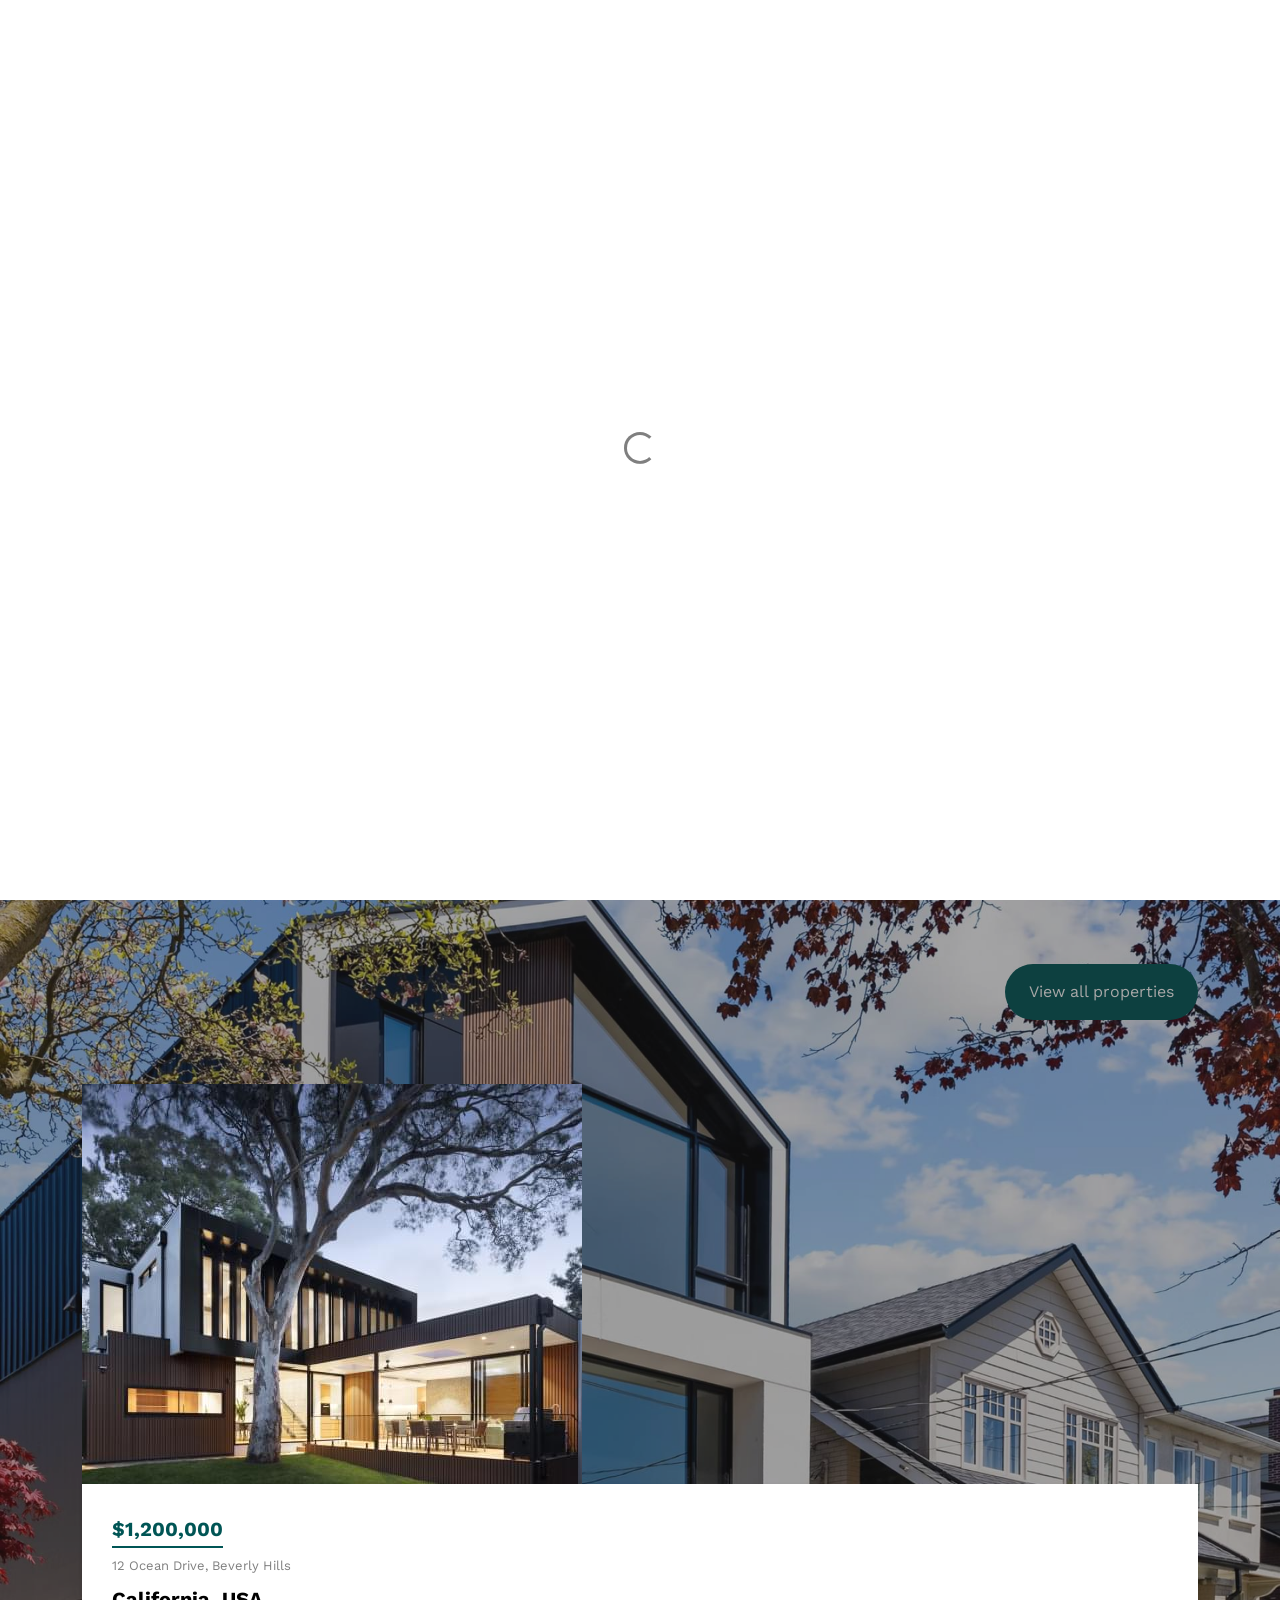
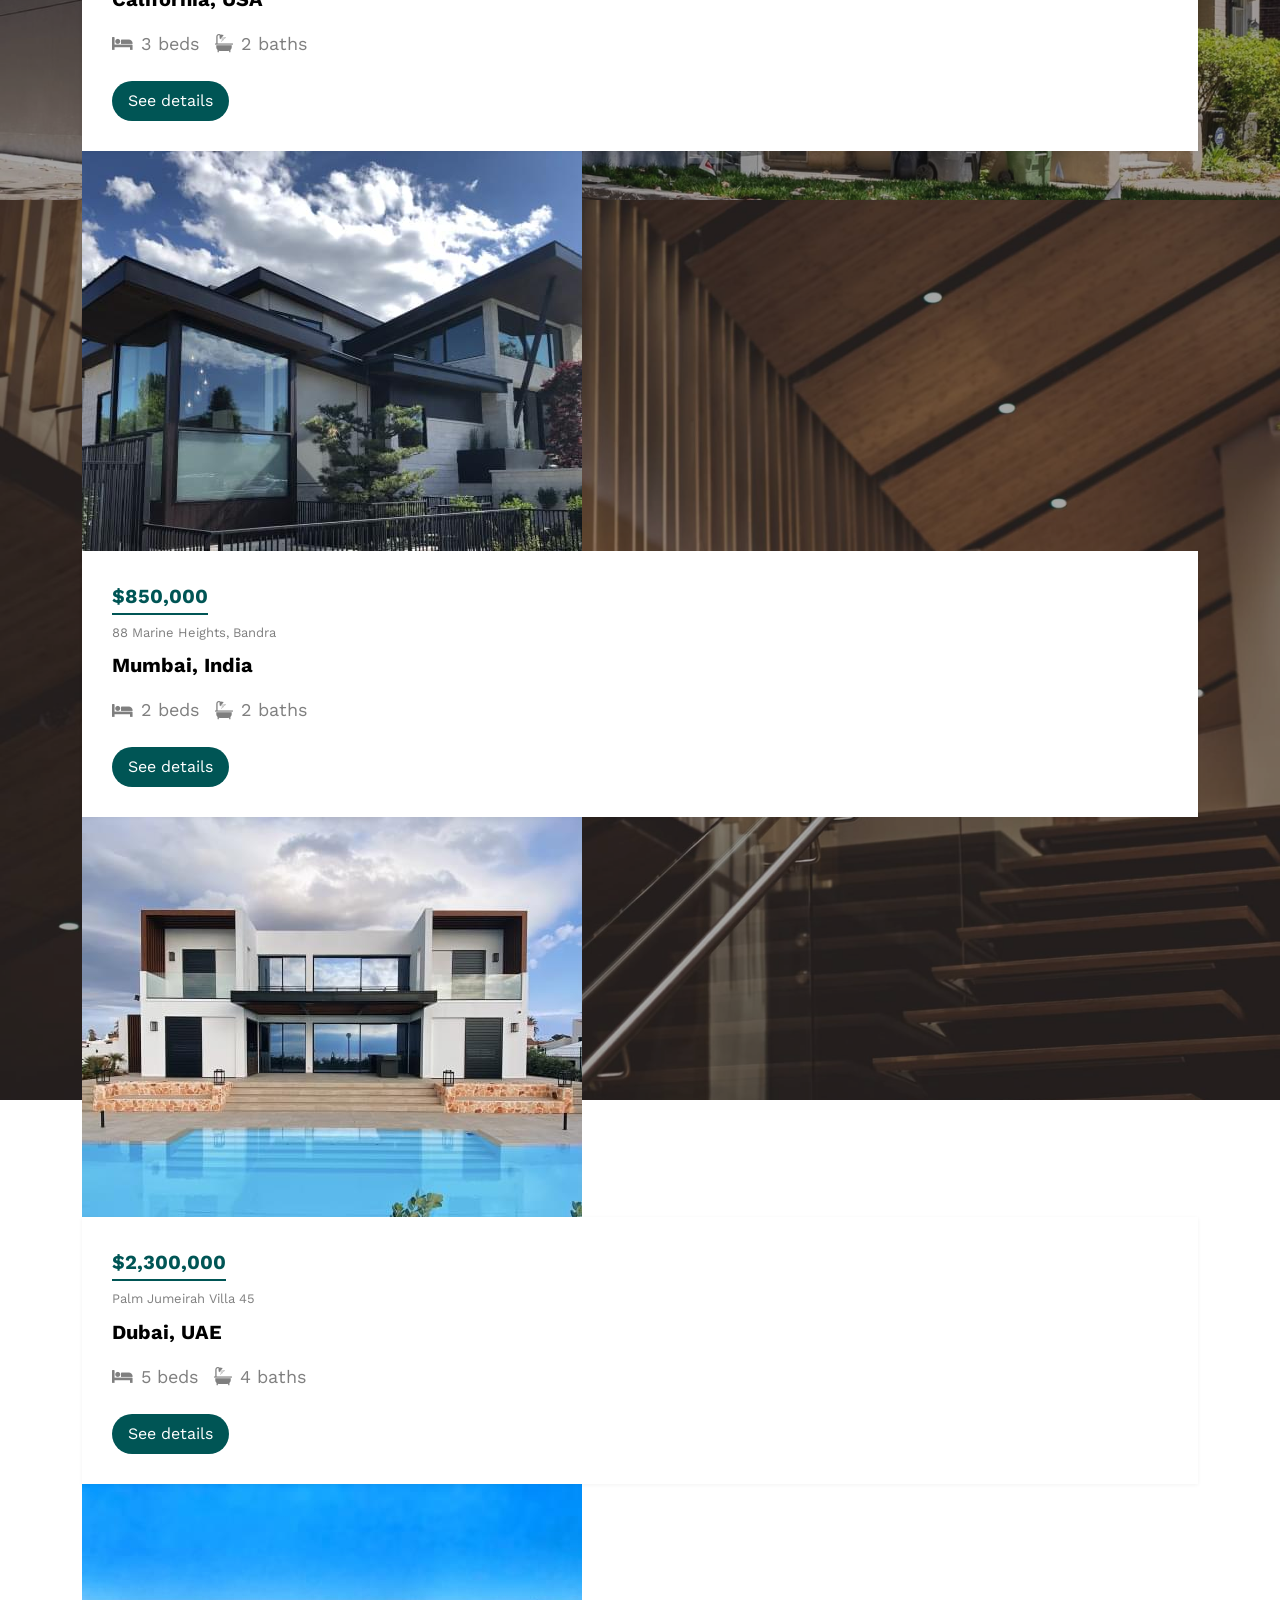
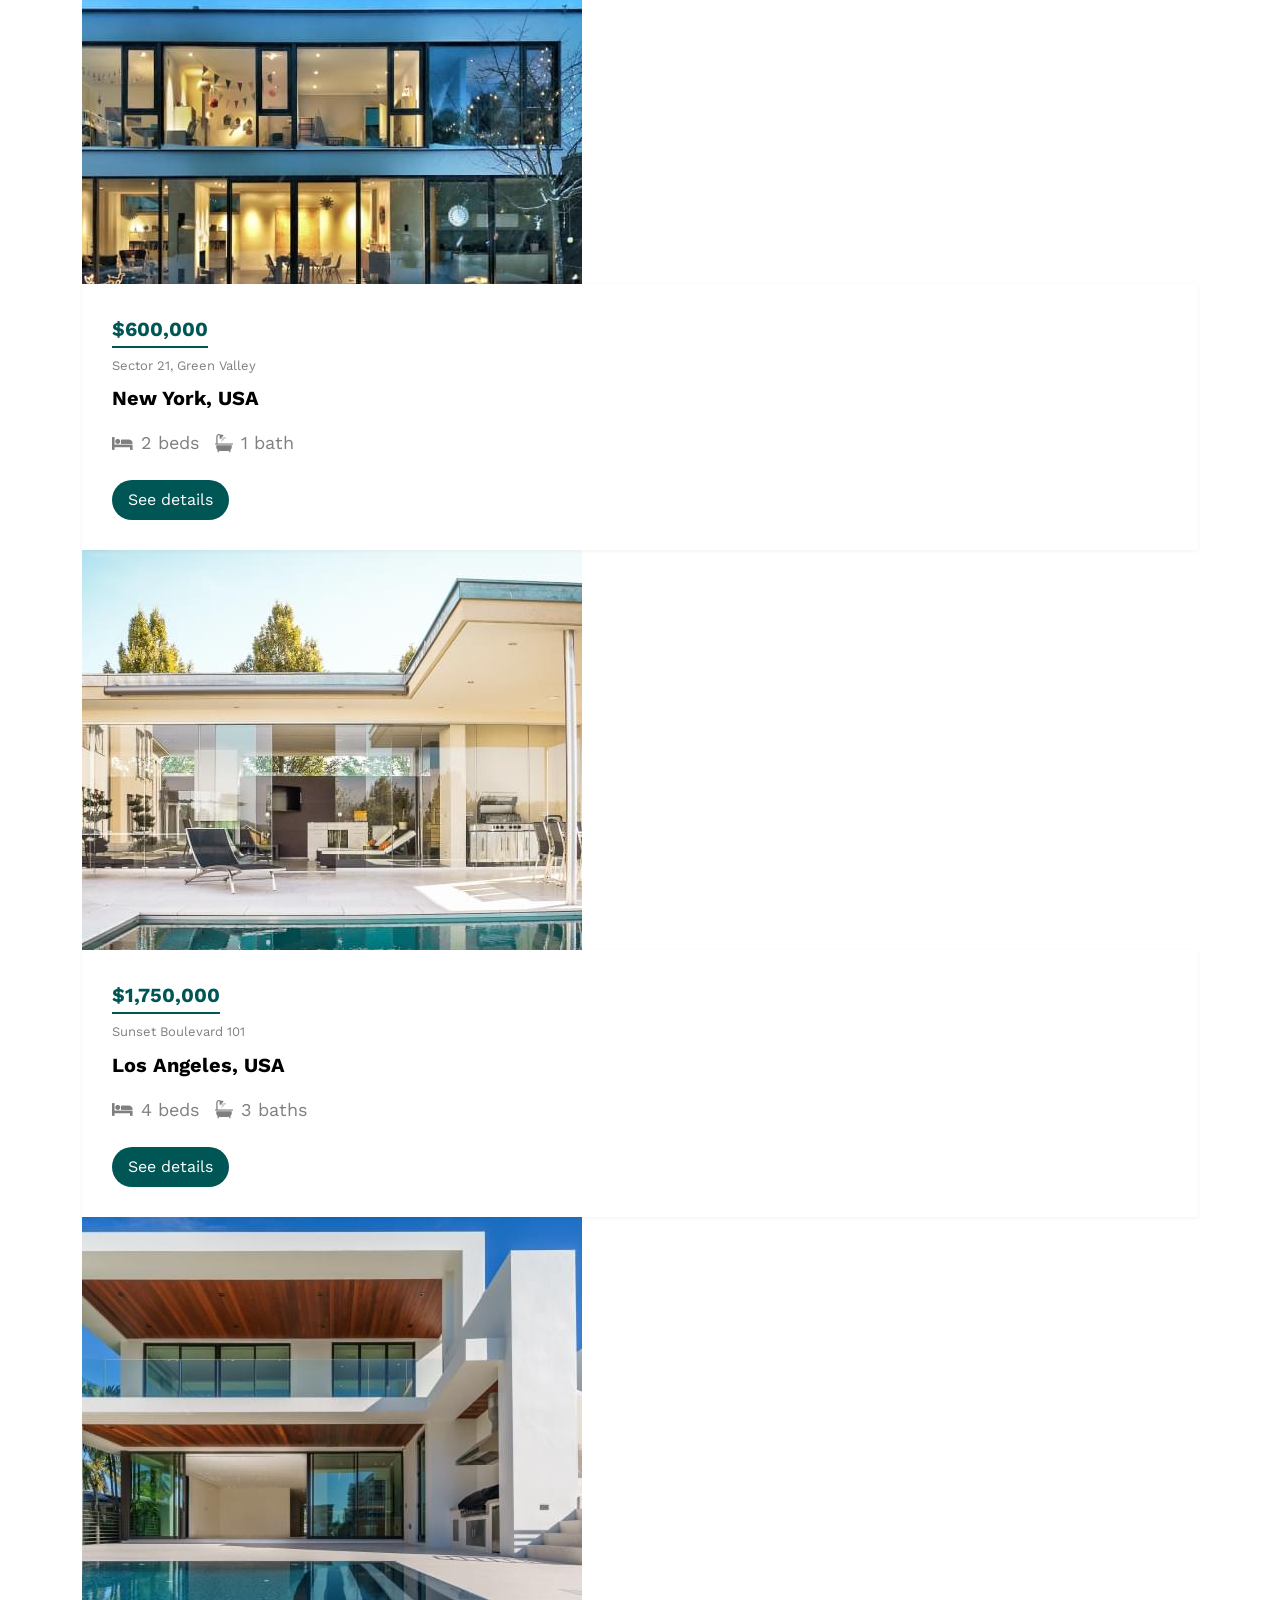
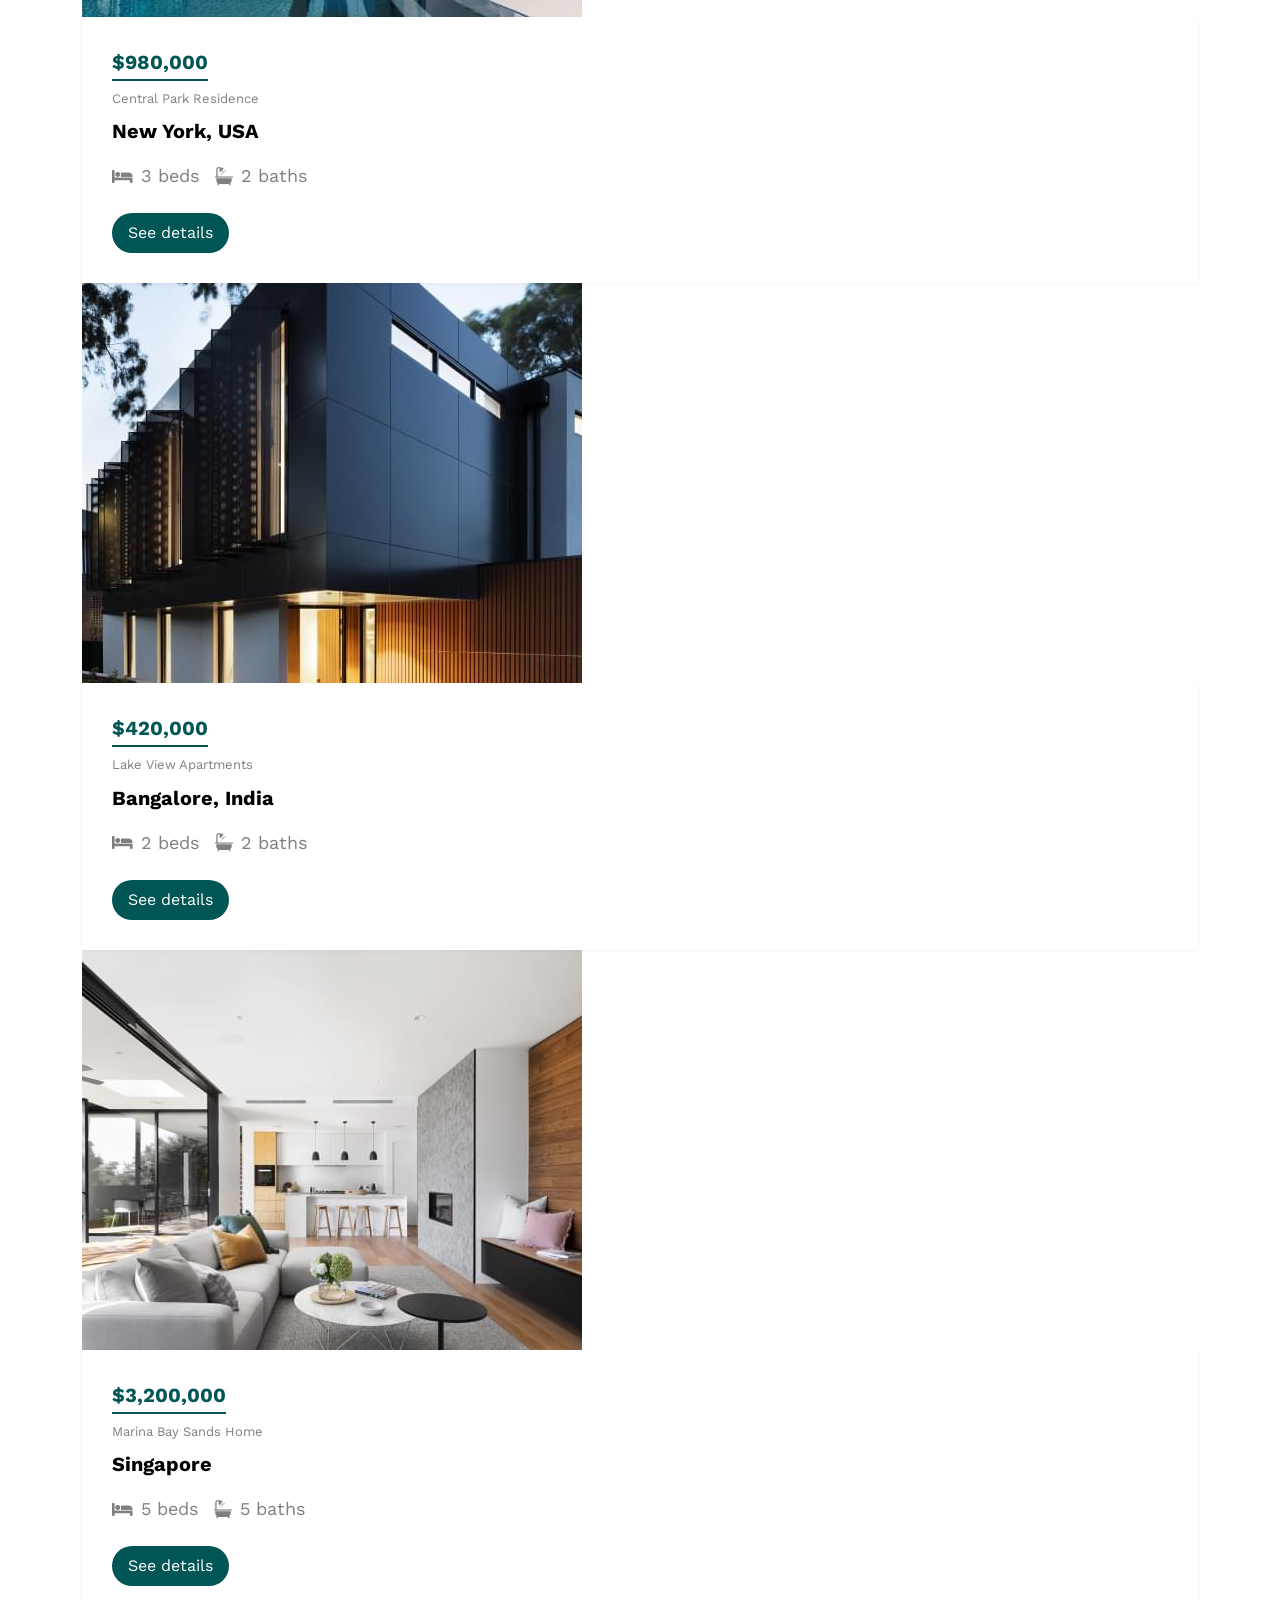
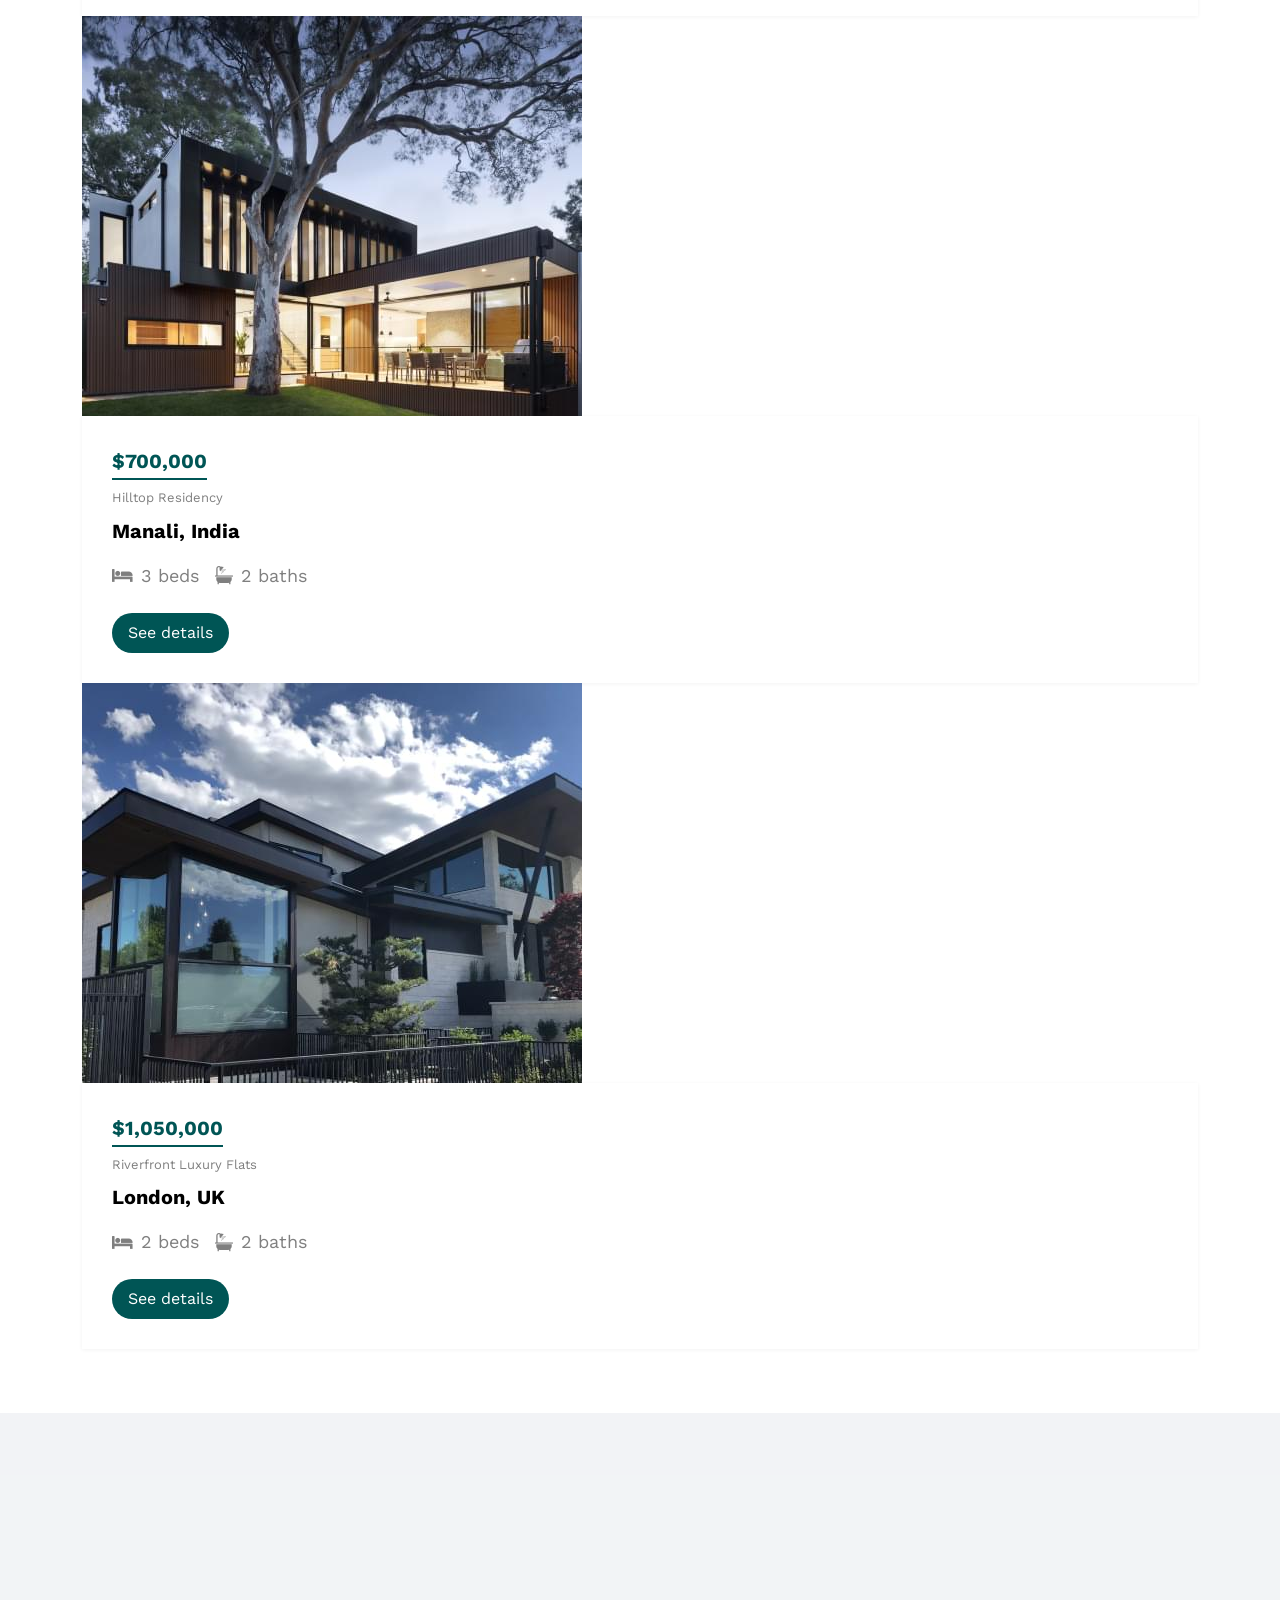
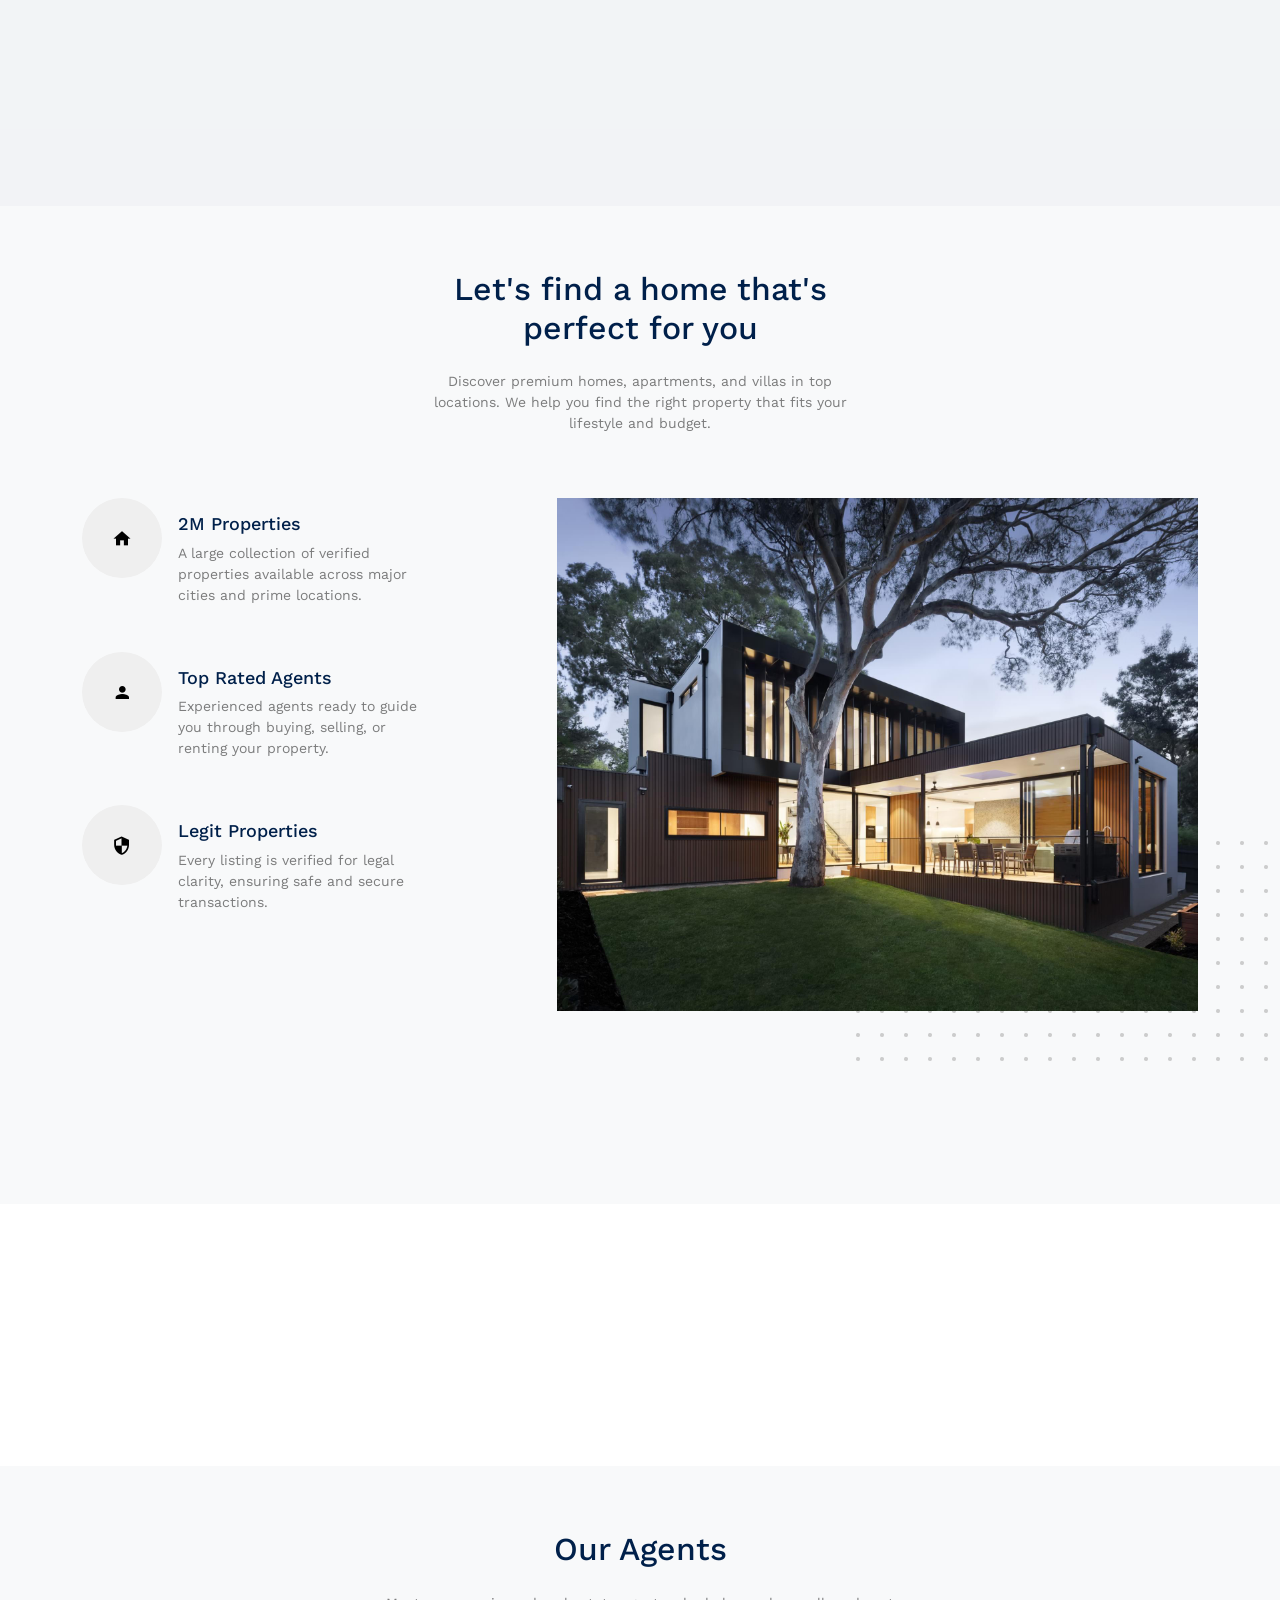
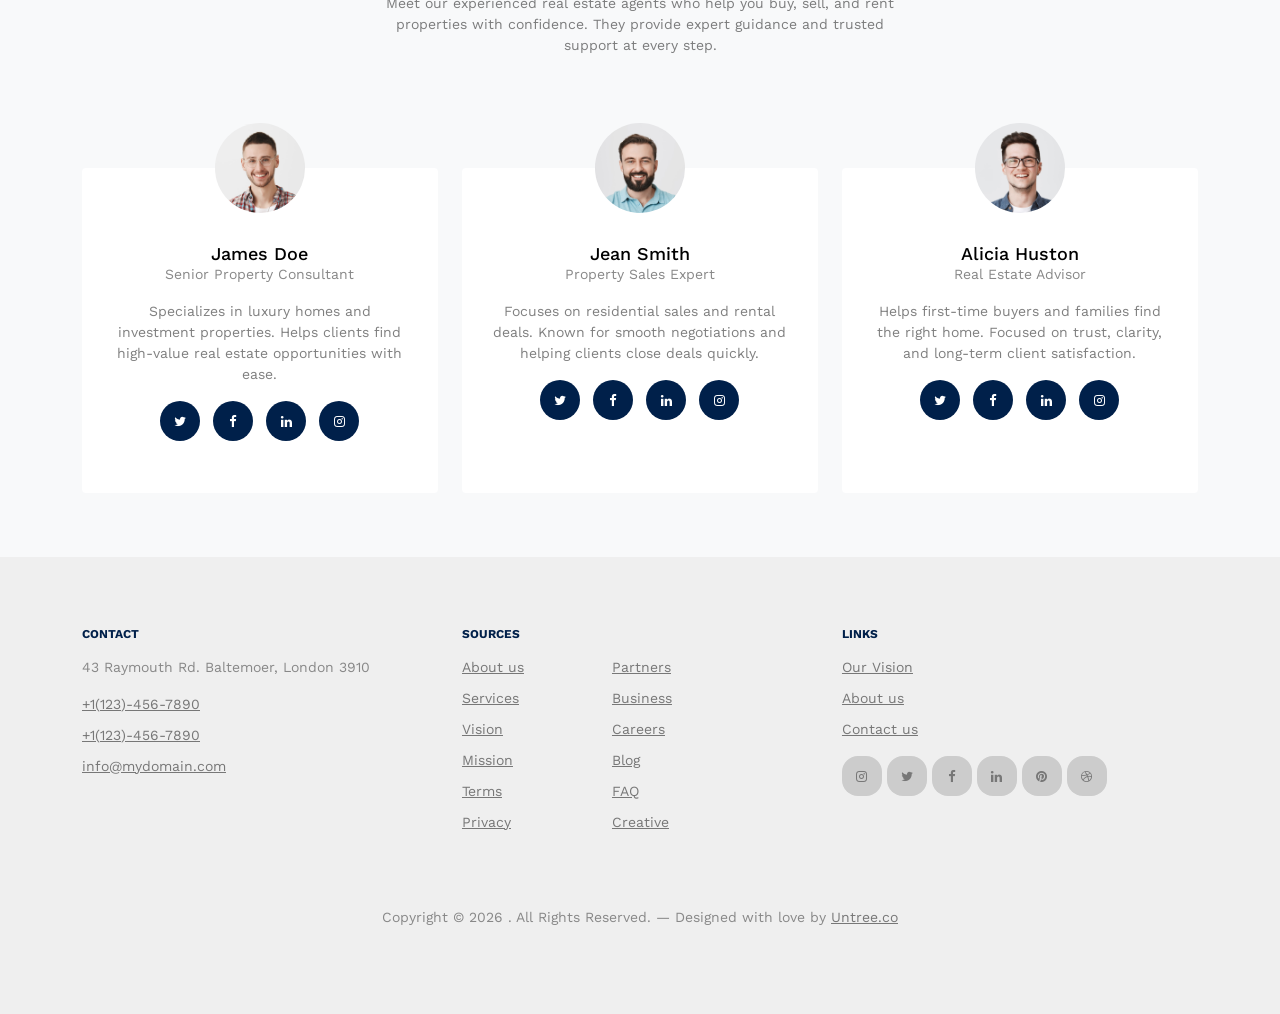
==== commit da838eed: "updated" ====
--- a/index.html
+++ b/index.html
@@ -34,16 +34,7 @@
     </title>
   </head>
   <body>
-    <div class="site-mobile-menu site-navbar-target">
-      <div class="site-mobile-menu-header">
-        <div class="site-mobile-menu-close">
-          <span class="icofont-close js-menu-toggle"></span>
-        </div>
-      </div>
-      <div class="site-mobile-menu-body"></div>
-    </div>
-
-    <nav class="site-nav">
+  <nav class="site-nav">
       <div class="container">
         <div class="menu-bg-wrap">
           <div class="site-navigation">
@@ -53,23 +44,16 @@
               class="js-clone-nav d-none d-lg-inline-block text-start site-menu float-end"
             >
               <li class="active"><a href="index.html">Home</a></li>
+                            <li><a href="about.html">About</a></li>
+
               <li class="has-children">
                 <a href="properties.html">Properties</a>
                 <ul class="dropdown">
                   <li><a href="#">Buy Property</a></li>
                   <li><a href="#">Sell Property</a></li>
-                  <li class="has-children">
-                    <a href="#">Dropdown</a>
-                    <ul class="dropdown">
-                      <li><a href="#">Sub Menu One</a></li>
-                      <li><a href="#">Sub Menu Two</a></li>
-                      <li><a href="#">Sub Menu Three</a></li>
-                    </ul>
-                  </li>
                 </ul>
               </li>
               <li><a href="services.html">Services</a></li>
-              <li><a href="about.html">About</a></li>
               <li><a href="contact.html">Contact Us</a></li>
             </ul>
 
@@ -149,313 +133,168 @@
           <div class="col-12">
             <div class="property-slider-wrap">
               <div class="property-slider">
-                <div class="property-item">
-                  <a href="property-single.html" class="img">
-                    <img src="images/img_1.jpg" alt="Image" class="img-fluid" />
-                  </a>
-
-                  <div class="property-content">
-                    <div class="price mb-2"><span>$1,291,000</span></div>
-                    <div>
-                      <span class="d-block mb-2 text-black-50"
-                        >5232 California Fake, Ave. 21BC</span
-                      >
-                      <span class="city d-block mb-3">California, USA</span>
-
-                      <div class="specs d-flex mb-4">
-                        <span class="d-block d-flex align-items-center me-3">
-                          <span class="icon-bed me-2"></span>
-                          <span class="caption">2 beds</span>
-                        </span>
-                        <span class="d-block d-flex align-items-center">
-                          <span class="icon-bath me-2"></span>
-                          <span class="caption">2 baths</span>
-                        </span>
-                      </div>
-
-                      <a
-                        href="property-single.html"
-                        class="btn btn-primary py-2 px-3"
-                        >See details</a
-                      >
-                    </div>
-                  </div>
-                </div>
+                
                 <!-- .item -->
-
-                <div class="property-item">
-                  <a href="property-single.html" class="img">
-                    <img src="images/img_2.jpg" alt="Image" class="img-fluid" />
-                  </a>
-
-                  <div class="property-content">
-                    <div class="price mb-2"><span>$1,291,000</span></div>
-                    <div>
-                      <span class="d-block mb-2 text-black-50"
-                        >5232 California Fake, Ave. 21BC</span
-                      >
-                      <span class="city d-block mb-3">California, USA</span>
-
-                      <div class="specs d-flex mb-4">
-                        <span class="d-block d-flex align-items-center me-3">
-                          <span class="icon-bed me-2"></span>
-                          <span class="caption">2 beds</span>
-                        </span>
-                        <span class="d-block d-flex align-items-center">
-                          <span class="icon-bath me-2"></span>
-                          <span class="caption">2 baths</span>
-                        </span>
-                      </div>
-
-                      <a
-                        href="property-single.html"
-                        class="btn btn-primary py-2 px-3"
-                        >See details</a
-                      >
-                    </div>
-                  </div>
-                </div>
-                <!-- .item -->
-
-                <div class="property-item">
-                  <a href="property-single.html" class="img">
-                    <img src="images/img_3.jpg" alt="Image" class="img-fluid" />
-                  </a>
-
-                  <div class="property-content">
-                    <div class="price mb-2"><span>$1,291,000</span></div>
-                    <div>
-                      <span class="d-block mb-2 text-black-50"
-                        >5232 California Fake, Ave. 21BC</span
-                      >
-                      <span class="city d-block mb-3">California, USA</span>
-
-                      <div class="specs d-flex mb-4">
-                        <span class="d-block d-flex align-items-center me-3">
-                          <span class="icon-bed me-2"></span>
-                          <span class="caption">2 beds</span>
-                        </span>
-                        <span class="d-block d-flex align-items-center">
-                          <span class="icon-bath me-2"></span>
-                          <span class="caption">2 baths</span>
-                        </span>
-                      </div>
-
-                      <a
-                        href="property-single.html"
-                        class="btn btn-primary py-2 px-3"
-                        >See details</a
-                      >
-                    </div>
-                  </div>
-                </div>
-                <!-- .item -->
-
-                <div class="property-item">
-                  <a href="property-single.html" class="img">
-                    <img src="images/img_4.jpg" alt="Image" class="img-fluid" />
-                  </a>
-
-                  <div class="property-content">
-                    <div class="price mb-2"><span>$1,291,000</span></div>
-                    <div>
-                      <span class="d-block mb-2 text-black-50"
-                        >5232 California Fake, Ave. 21BC</span
-                      >
-                      <span class="city d-block mb-3">California, USA</span>
-
-                      <div class="specs d-flex mb-4">
-                        <span class="d-block d-flex align-items-center me-3">
-                          <span class="icon-bed me-2"></span>
-                          <span class="caption">2 beds</span>
-                        </span>
-                        <span class="d-block d-flex align-items-center">
-                          <span class="icon-bath me-2"></span>
-                          <span class="caption">2 baths</span>
-                        </span>
-                      </div>
-
-                      <a
-                        href="property-single.html"
-                        class="btn btn-primary py-2 px-3"
-                        >See details</a
-                      >
-                    </div>
-                  </div>
-                </div>
-                <!-- .item -->
-
-                <div class="property-item">
-                  <a href="property-single.html" class="img">
-                    <img src="images/img_5.jpg" alt="Image" class="img-fluid" />
-                  </a>
-
-                  <div class="property-content">
-                    <div class="price mb-2"><span>$1,291,000</span></div>
-                    <div>
-                      <span class="d-block mb-2 text-black-50"
-                        >5232 California Fake, Ave. 21BC</span
-                      >
-                      <span class="city d-block mb-3">California, USA</span>
-
-                      <div class="specs d-flex mb-4">
-                        <span class="d-block d-flex align-items-center me-3">
-                          <span class="icon-bed me-2"></span>
-                          <span class="caption">2 beds</span>
-                        </span>
-                        <span class="d-block d-flex align-items-center">
-                          <span class="icon-bath me-2"></span>
-                          <span class="caption">2 baths</span>
-                        </span>
-                      </div>
-
-                      <a
-                        href="property-single.html"
-                        class="btn btn-primary py-2 px-3"
-                        >See details</a
-                      >
-                    </div>
-                  </div>
-                </div>
-                <!-- .item -->
-
-                <div class="property-item">
-                  <a href="property-single.html" class="img">
-                    <img src="images/img_6.jpg" alt="Image" class="img-fluid" />
-                  </a>
-
-                  <div class="property-content">
-                    <div class="price mb-2"><span>$1,291,000</span></div>
-                    <div>
-                      <span class="d-block mb-2 text-black-50"
-                        >5232 California Fake, Ave. 21BC</span
-                      >
-                      <span class="city d-block mb-3">California, USA</span>
-
-                      <div class="specs d-flex mb-4">
-                        <span class="d-block d-flex align-items-center me-3">
-                          <span class="icon-bed me-2"></span>
-                          <span class="caption">2 beds</span>
-                        </span>
-                        <span class="d-block d-flex align-items-center">
-                          <span class="icon-bath me-2"></span>
-                          <span class="caption">2 baths</span>
-                        </span>
-                      </div>
-
-                      <a
-                        href="property-single.html"
-                        class="btn btn-primary py-2 px-3"
-                        >See details</a
-                      >
-                    </div>
-                  </div>
-                </div>
-                <!-- .item -->
-
-                <div class="property-item">
-                  <a href="property-single.html" class="img">
-                    <img src="images/img_7.jpg" alt="Image" class="img-fluid" />
-                  </a>
-
-                  <div class="property-content">
-                    <div class="price mb-2"><span>$1,291,000</span></div>
-                    <div>
-                      <span class="d-block mb-2 text-black-50"
-                        >5232 California Fake, Ave. 21BC</span
-                      >
-                      <span class="city d-block mb-3">California, USA</span>
-
-                      <div class="specs d-flex mb-4">
-                        <span class="d-block d-flex align-items-center me-3">
-                          <span class="icon-bed me-2"></span>
-                          <span class="caption">2 beds</span>
-                        </span>
-                        <span class="d-block d-flex align-items-center">
-                          <span class="icon-bath me-2"></span>
-                          <span class="caption">2 baths</span>
-                        </span>
-                      </div>
-
-                      <a
-                        href="property-single.html"
-                        class="btn btn-primary py-2 px-3"
-                        >See details</a
-                      >
-                    </div>
-                  </div>
-                </div>
-                <!-- .item -->
-
-                <div class="property-item">
-                  <a href="property-single.html" class="img">
-                    <img src="images/img_8.jpg" alt="Image" class="img-fluid" />
-                  </a>
-
-                  <div class="property-content">
-                    <div class="price mb-2"><span>$1,291,000</span></div>
-                    <div>
-                      <span class="d-block mb-2 text-black-50"
-                        >5232 California Fake, Ave. 21BC</span
-                      >
-                      <span class="city d-block mb-3">California, USA</span>
-
-                      <div class="specs d-flex mb-4">
-                        <span class="d-block d-flex align-items-center me-3">
-                          <span class="icon-bed me-2"></span>
-                          <span class="caption">2 beds</span>
-                        </span>
-                        <span class="d-block d-flex align-items-center">
-                          <span class="icon-bath me-2"></span>
-                          <span class="caption">2 baths</span>
-                        </span>
-                      </div>
-
-                      <a
-                        href="property-single.html"
-                        class="btn btn-primary py-2 px-3"
-                        >See details</a
-                      >
-                    </div>
-                  </div>
-                </div>
-                <!-- .item -->
-
-                <div class="property-item">
-                  <a href="property-single.html" class="img">
-                    <img src="images/img_1.jpg" alt="Image" class="img-fluid" />
-                  </a>
-
-                  <div class="property-content">
-                    <div class="price mb-2"><span>$1,291,000</span></div>
-                    <div>
-                      <span class="d-block mb-2 text-black-50"
-                        >5232 California Fake, Ave. 21BC</span
-                      >
-                      <span class="city d-block mb-3">California, USA</span>
-
-                      <div class="specs d-flex mb-4">
-                        <span class="d-block d-flex align-items-center me-3">
-                          <span class="icon-bed me-2"></span>
-                          <span class="caption">2 beds</span>
-                        </span>
-                        <span class="d-block d-flex align-items-center">
-                          <span class="icon-bath me-2"></span>
-                          <span class="caption">2 baths</span>
-                        </span>
-                      </div>
-
-                      <a
-                        href="property-single.html"
-                        class="btn btn-primary py-2 px-3"
-                        >See details</a
-                      >
-                    </div>
-                  </div>
-                </div>
-                <!-- .item -->
+                 <div class="property-item">
+  <a href="property-single.html" class="img">
+    <img src="images/img_1.jpg" class="img-fluid" />
+  </a>
+  <div class="property-content">
+    <div class="price mb-2"><span>$1,200,000</span></div>
+    <span class="d-block mb-2 text-black-50">12 Ocean Drive, Beverly Hills</span>
+    <span class="city d-block mb-3">California, USA</span>
+    <div class="specs d-flex mb-4">
+      <span class="d-flex align-items-center me-3"><span class="icon-bed me-2"></span>3 beds</span>
+      <span class="d-flex align-items-center"><span class="icon-bath me-2"></span>2 baths</span>
+    </div>
+    <a href="property-single.html" class="btn btn-primary py-2 px-3">See details</a>
+  </div>
+</div>
+
+<div class="property-item">
+  <a href="property-single.html" class="img">
+    <img src="images/img_2.jpg" class="img-fluid" />
+  </a>
+  <div class="property-content">
+    <div class="price mb-2"><span>$850,000</span></div>
+    <span class="d-block mb-2 text-black-50">88 Marine Heights, Bandra</span>
+    <span class="city d-block mb-3">Mumbai, India</span>
+    <div class="specs d-flex mb-4">
+      <span class="d-flex align-items-center me-3"><span class="icon-bed me-2"></span>2 beds</span>
+      <span class="d-flex align-items-center"><span class="icon-bath me-2"></span>2 baths</span>
+    </div>
+    <a href="property-single.html" class="btn btn-primary py-2 px-3">See details</a>
+  </div>
+</div>
+
+<div class="property-item">
+  <a href="property-single.html" class="img">
+    <img src="images/img_3.jpg" class="img-fluid" />
+  </a>
+  <div class="property-content">
+    <div class="price mb-2"><span>$2,300,000</span></div>
+    <span class="d-block mb-2 text-black-50">Palm Jumeirah Villa 45</span>
+    <span class="city d-block mb-3">Dubai, UAE</span>
+    <div class="specs d-flex mb-4">
+      <span class="d-flex align-items-center me-3"><span class="icon-bed me-2"></span>5 beds</span>
+      <span class="d-flex align-items-center"><span class="icon-bath me-2"></span>4 baths</span>
+    </div>
+    <a href="property-single.html" class="btn btn-primary py-2 px-3">See details</a>
+  </div>
+</div>
+
+<div class="property-item">
+  <a href="property-single.html" class="img">
+    <img src="images/img_4.jpg" class="img-fluid" />
+  </a>
+  <div class="property-content">
+    <div class="price mb-2"><span>$600,000</span></div>
+    <span class="d-block mb-2 text-black-50">Sector 21, Green Valley</span>
+    <span class="city d-block mb-3">New York, USA</span>
+    <div class="specs d-flex mb-4">
+      <span class="d-flex align-items-center me-3"><span class="icon-bed me-2"></span>2 beds</span>
+      <span class="d-flex align-items-center"><span class="icon-bath me-2"></span>1 bath</span>
+    </div>
+    <a href="property-single.html" class="btn btn-primary py-2 px-3">See details</a>
+  </div>
+</div>
+
+<div class="property-item">
+  <a href="property-single.html" class="img">
+    <img src="images/img_5.jpg" class="img-fluid" />
+  </a>
+  <div class="property-content">
+    <div class="price mb-2"><span>$1,750,000</span></div>
+    <span class="d-block mb-2 text-black-50">Sunset Boulevard 101</span>
+    <span class="city d-block mb-3">Los Angeles, USA</span>
+    <div class="specs d-flex mb-4">
+      <span class="d-flex align-items-center me-3"><span class="icon-bed me-2"></span>4 beds</span>
+      <span class="d-flex align-items-center"><span class="icon-bath me-2"></span>3 baths</span>
+    </div>
+    <a href="property-single.html" class="btn btn-primary py-2 px-3">See details</a>
+  </div>
+</div>
+
+<div class="property-item">
+  <a href="property-single.html" class="img">
+    <img src="images/img_6.jpg" class="img-fluid" />
+  </a>
+  <div class="property-content">
+    <div class="price mb-2"><span>$980,000</span></div>
+    <span class="d-block mb-2 text-black-50">Central Park Residence</span>
+    <span class="city d-block mb-3">New York, USA</span>
+    <div class="specs d-flex mb-4">
+      <span class="d-flex align-items-center me-3"><span class="icon-bed me-2"></span>3 beds</span>
+      <span class="d-flex align-items-center"><span class="icon-bath me-2"></span>2 baths</span>
+    </div>
+    <a href="property-single.html" class="btn btn-primary py-2 px-3">See details</a>
+  </div>
+</div>
+
+<div class="property-item">
+  <a href="property-single.html" class="img">
+    <img src="images/img_7.jpg" class="img-fluid" />
+  </a>
+  <div class="property-content">
+    <div class="price mb-2"><span>$420,000</span></div>
+    <span class="d-block mb-2 text-black-50">Lake View Apartments</span>
+    <span class="city d-block mb-3">Bangalore, India</span>
+    <div class="specs d-flex mb-4">
+      <span class="d-flex align-items-center me-3"><span class="icon-bed me-2"></span>2 beds</span>
+      <span class="d-flex align-items-center"><span class="icon-bath me-2"></span>2 baths</span>
+    </div>
+    <a href="property-single.html" class="btn btn-primary py-2 px-3">See details</a>
+  </div>
+</div>
+
+<div class="property-item">
+  <a href="property-single.html" class="img">
+    <img src="images/img_8.jpg" class="img-fluid" />
+  </a>
+  <div class="property-content">
+    <div class="price mb-2"><span>$3,200,000</span></div>
+    <span class="d-block mb-2 text-black-50">Marina Bay Sands Home</span>
+    <span class="city d-block mb-3">Singapore</span>
+    <div class="specs d-flex mb-4">
+      <span class="d-flex align-items-center me-3"><span class="icon-bed me-2"></span>5 beds</span>
+      <span class="d-flex align-items-center"><span class="icon-bath me-2"></span>5 baths</span>
+    </div>
+    <a href="property-single.html" class="btn btn-primary py-2 px-3">See details</a>
+  </div>
+</div>
+
+<div class="property-item">
+  <a href="property-single.html" class="img">
+    <img src="images/img_1.jpg" class="img-fluid" />
+  </a>
+  <div class="property-content">
+    <div class="price mb-2"><span>$700,000</span></div>
+    <span class="d-block mb-2 text-black-50">Hilltop Residency</span>
+    <span class="city d-block mb-3">Manali, India</span>
+    <div class="specs d-flex mb-4">
+      <span class="d-flex align-items-center me-3"><span class="icon-bed me-2"></span>3 beds</span>
+      <span class="d-flex align-items-center"><span class="icon-bath me-2"></span>2 baths</span>
+    </div>
+    <a href="property-single.html" class="btn btn-primary py-2 px-3">See details</a>
+  </div>
+</div>
+
+<div class="property-item">
+  <a href="property-single.html" class="img">
+    <img src="images/img_2.jpg" class="img-fluid" />
+  </a>
+  <div class="property-content">
+    <div class="price mb-2"><span>$1,050,000</span></div>
+    <span class="d-block mb-2 text-black-50">Riverfront Luxury Flats</span>
+    <span class="city d-block mb-3">London, UK</span>
+    <div class="specs d-flex mb-4">
+      <span class="d-flex align-items-center me-3"><span class="icon-bed me-2"></span>2 beds</span>
+      <span class="d-flex align-items-center"><span class="icon-bath me-2"></span>2 baths</span>
+    </div>
+    <a href="property-single.html" class="btn btn-primary py-2 px-3">See details</a>
+  </div>
+</div>
               </div>
-
               <div
                 id="property-nav"
                 class="controls"
@@ -483,303 +322,154 @@
       </div>
     </div>
 
-    <section class="features-1">
-      <div class="container">
-        <div class="row">
-          <div class="col-6 col-lg-3" data-aos="fade-up" data-aos-delay="300">
-            <div class="box-feature">
-              <span class="flaticon-house"></span>
-              <h3 class="mb-3">Our Properties</h3>
-              <p>
-                Lorem ipsum dolor sit amet, consectetur adipisicing elit.
-                Voluptates, accusamus.
-              </p>
-              <p><a href="#" class="learn-more">Learn More</a></p>
-            </div>
-          </div>
-          <div class="col-6 col-lg-3" data-aos="fade-up" data-aos-delay="500">
-            <div class="box-feature">
-              <span class="flaticon-building"></span>
-              <h3 class="mb-3">Property for Sale</h3>
-              <p>
-                Lorem ipsum dolor sit amet, consectetur adipisicing elit.
-                Voluptates, accusamus.
-              </p>
-              <p><a href="#" class="learn-more">Learn More</a></p>
-            </div>
-          </div>
-          <div class="col-6 col-lg-3" data-aos="fade-up" data-aos-delay="400">
-            <div class="box-feature">
-              <span class="flaticon-house-3"></span>
-              <h3 class="mb-3">Real Estate Agent</h3>
-              <p>
-                Lorem ipsum dolor sit amet, consectetur adipisicing elit.
-                Voluptates, accusamus.
-              </p>
-              <p><a href="#" class="learn-more">Learn More</a></p>
-            </div>
-          </div>
-          <div class="col-6 col-lg-3" data-aos="fade-up" data-aos-delay="600">
-            <div class="box-feature">
-              <span class="flaticon-house-1"></span>
-              <h3 class="mb-3">House for Sale</h3>
-              <p>
-                Lorem ipsum dolor sit amet, consectetur adipisicing elit.
-                Voluptates, accusamus.
-              </p>
-              <p><a href="#" class="learn-more">Learn More</a></p>
-            </div>
-          </div>
-        </div>
-      </div>
-    </section>
-
-    <div class="section sec-testimonials">
-      <div class="container">
-        <div class="row mb-5 align-items-center">
-          <div class="col-md-6">
-            <h2 class="font-weight-bold heading text-primary mb-4 mb-md-0">
-              Customer Says
-            </h2>
-          </div>
-          <div class="col-md-6 text-md-end">
-            <div id="testimonial-nav">
-              <span class="prev" data-controls="prev">Prev</span>
-
-              <span class="next" data-controls="next">Next</span>
-            </div>
-          </div>
-        </div>
-
-        <div class="row">
-          <div class="col-lg-4"></div>
-        </div>
-        <div class="testimonial-slider-wrap">
-          <div class="testimonial-slider">
-            <div class="item">
-              <div class="testimonial">
-                <img
-                  src="images/person_1-min.jpg"
-                  alt="Image"
-                  class="img-fluid rounded-circle w-25 mb-4"
-                />
-                <div class="rate">
-                  <span class="icon-star text-warning"></span>
-                  <span class="icon-star text-warning"></span>
-                  <span class="icon-star text-warning"></span>
-                  <span class="icon-star text-warning"></span>
-                  <span class="icon-star text-warning"></span>
-                </div>
-                <h3 class="h5 text-primary mb-4">James Smith</h3>
-                <blockquote>
-                  <p>
-                    &ldquo;Far far away, behind the word mountains, far from the
-                    countries Vokalia and Consonantia, there live the blind
-                    texts. Separated they live in Bookmarksgrove right at the
-                    coast of the Semantics, a large language ocean.&rdquo;
-                  </p>
-                </blockquote>
-                <p class="text-black-50">Designer, Co-founder</p>
-              </div>
-            </div>
-
-            <div class="item">
-              <div class="testimonial">
-                <img
-                  src="images/person_2-min.jpg"
-                  alt="Image"
-                  class="img-fluid rounded-circle w-25 mb-4"
-                />
-                <div class="rate">
-                  <span class="icon-star text-warning"></span>
-                  <span class="icon-star text-warning"></span>
-                  <span class="icon-star text-warning"></span>
-                  <span class="icon-star text-warning"></span>
-                  <span class="icon-star text-warning"></span>
-                </div>
-                <h3 class="h5 text-primary mb-4">Mike Houston</h3>
-                <blockquote>
-                  <p>
-                    &ldquo;Far far away, behind the word mountains, far from the
-                    countries Vokalia and Consonantia, there live the blind
-                    texts. Separated they live in Bookmarksgrove right at the
-                    coast of the Semantics, a large language ocean.&rdquo;
-                  </p>
-                </blockquote>
-                <p class="text-black-50">Designer, Co-founder</p>
-              </div>
-            </div>
-
-            <div class="item">
-              <div class="testimonial">
-                <img
-                  src="images/person_3-min.jpg"
-                  alt="Image"
-                  class="img-fluid rounded-circle w-25 mb-4"
-                />
-                <div class="rate">
-                  <span class="icon-star text-warning"></span>
-                  <span class="icon-star text-warning"></span>
-                  <span class="icon-star text-warning"></span>
-                  <span class="icon-star text-warning"></span>
-                  <span class="icon-star text-warning"></span>
-                </div>
-                <h3 class="h5 text-primary mb-4">Cameron Webster</h3>
-                <blockquote>
-                  <p>
-                    &ldquo;Far far away, behind the word mountains, far from the
-                    countries Vokalia and Consonantia, there live the blind
-                    texts. Separated they live in Bookmarksgrove right at the
-                    coast of the Semantics, a large language ocean.&rdquo;
-                  </p>
-                </blockquote>
-                <p class="text-black-50">Designer, Co-founder</p>
-              </div>
-            </div>
-
-            <div class="item">
-              <div class="testimonial">
-                <img
-                  src="images/person_4-min.jpg"
-                  alt="Image"
-                  class="img-fluid rounded-circle w-25 mb-4"
-                />
-                <div class="rate">
-                  <span class="icon-star text-warning"></span>
-                  <span class="icon-star text-warning"></span>
-                  <span class="icon-star text-warning"></span>
-                  <span class="icon-star text-warning"></span>
-                  <span class="icon-star text-warning"></span>
-                </div>
-                <h3 class="h5 text-primary mb-4">Dave Smith</h3>
-                <blockquote>
-                  <p>
-                    &ldquo;Far far away, behind the word mountains, far from the
-                    countries Vokalia and Consonantia, there live the blind
-                    texts. Separated they live in Bookmarksgrove right at the
-                    coast of the Semantics, a large language ocean.&rdquo;
-                  </p>
-                </blockquote>
-                <p class="text-black-50">Designer, Co-founder</p>
-              </div>
-            </div>
-          </div>
-        </div>
-      </div>
-    </div>
-
-    <div class="section section-4 bg-light">
-      <div class="container">
-        <div class="row justify-content-center text-center mb-5">
-          <div class="col-lg-5">
-            <h2 class="font-weight-bold heading text-primary mb-4">
-              Let's find home that's perfect for you
-            </h2>
+<section class="features-1">
+  <div class="container">
+    <div class="row">
+
+      <div class="col-6 col-lg-3" data-aos="fade-up" data-aos-delay="300">
+        <div class="box-feature">
+          <span class="flaticon-house"></span>
+          <h3 class="mb-3">Our Properties</h3>
+          <p>
+            Explore a wide range of verified properties including apartments,
+            villas, and commercial spaces in top locations.
+          </p>
+          <p><a href="#" class="learn-more">Learn More</a></p>
+        </div>
+      </div>
+
+      <div class="col-6 col-lg-3" data-aos="fade-up" data-aos-delay="500">
+        <div class="box-feature">
+          <span class="flaticon-building"></span>
+          <h3 class="mb-3">Property for Sale</h3>
+          <p>
+            Find the best properties for sale at competitive prices with
+            complete legal verification and trusted listings.
+          </p>
+          <p><a href="#" class="learn-more">Learn More</a></p>
+        </div>
+      </div>
+
+      <div class="col-6 col-lg-3" data-aos="fade-up" data-aos-delay="400">
+        <div class="box-feature">
+          <span class="flaticon-house-3"></span>
+          <h3 class="mb-3">Real Estate Agent</h3>
+          <p>
+            Connect with experienced real estate agents who help you buy,
+            sell, and rent properties smoothly and safely.
+          </p>
+          <p><a href="#" class="learn-more">Learn More</a></p>
+        </div>
+      </div>
+
+      <div class="col-6 col-lg-3" data-aos="fade-up" data-aos-delay="600">
+        <div class="box-feature">
+          <span class="flaticon-house-1"></span>
+          <h3 class="mb-3">House for Sale</h3>
+          <p>
+            Discover beautiful houses for sale with modern designs, prime
+            locations, and affordable pricing options.
+          </p>
+          <p><a href="#" class="learn-more">Learn More</a></p>
+        </div>
+      </div>
+
+    </div>
+  </div>
+</section>
+
+<div class="section section-4 bg-light">
+  <div class="container">
+    <div class="row justify-content-center text-center mb-5">
+      <div class="col-lg-5">
+        <h2 class="font-weight-bold heading text-primary mb-4">
+          Let's find a home that's perfect for you
+        </h2>
+        <p class="text-black-50">
+          Discover premium homes, apartments, and villas in top locations.
+          We help you find the right property that fits your lifestyle and budget.
+        </p>
+      </div>
+    </div>
+
+    <div class="row justify-content-between mb-5">
+      <div class="col-lg-7 mb-5 mb-lg-0 order-lg-2">
+        <div class="img-about dots">
+          <img src="images/hero_bg_3.jpg" alt="Image" class="img-fluid" />
+        </div>
+      </div>
+
+      <div class="col-lg-4">
+        <div class="d-flex feature-h">
+          <span class="wrap-icon me-3">
+            <span class="icon-home2"></span>
+          </span>
+          <div class="feature-text">
+            <h3 class="heading">2M Properties</h3>
             <p class="text-black-50">
-              Lorem ipsum dolor sit amet consectetur adipisicing elit. Numquam
-              enim pariatur similique debitis vel nisi qui reprehenderit.
-            </p>
-          </div>
-        </div>
-        <div class="row justify-content-between mb-5">
-          <div class="col-lg-7 mb-5 mb-lg-0 order-lg-2">
-            <div class="img-about dots">
-              <img src="images/hero_bg_3.jpg" alt="Image" class="img-fluid" />
-            </div>
-          </div>
-          <div class="col-lg-4">
-            <div class="d-flex feature-h">
-              <span class="wrap-icon me-3">
-                <span class="icon-home2"></span>
-              </span>
-              <div class="feature-text">
-                <h3 class="heading">2M Properties</h3>
-                <p class="text-black-50">
-                  Lorem ipsum dolor sit amet consectetur adipisicing elit.
-                  Nostrum iste.
-                </p>
-              </div>
-            </div>
-
-            <div class="d-flex feature-h">
-              <span class="wrap-icon me-3">
-                <span class="icon-person"></span>
-              </span>
-              <div class="feature-text">
-                <h3 class="heading">Top Rated Agents</h3>
-                <p class="text-black-50">
-                  Lorem ipsum dolor sit amet consectetur adipisicing elit.
-                  Nostrum iste.
-                </p>
-              </div>
-            </div>
-
-            <div class="d-flex feature-h">
-              <span class="wrap-icon me-3">
-                <span class="icon-security"></span>
-              </span>
-              <div class="feature-text">
-                <h3 class="heading">Legit Properties</h3>
-                <p class="text-black-50">
-                  Lorem ipsum dolor sit amet consectetur adipisicing elit.
-                  Nostrum iste.
-                </p>
-              </div>
-            </div>
-          </div>
-        </div>
-        <div class="row section-counter mt-5">
-          <div
-            class="col-6 col-sm-6 col-md-6 col-lg-3"
-            data-aos="fade-up"
-            data-aos-delay="300"
-          >
-            <div class="counter-wrap mb-5 mb-lg-0">
-              <span class="number"
-                ><span class="countup text-primary">3298</span></span
-              >
-              <span class="caption text-black-50"># of Buy Properties</span>
-            </div>
-          </div>
-          <div
-            class="col-6 col-sm-6 col-md-6 col-lg-3"
-            data-aos="fade-up"
-            data-aos-delay="400"
-          >
-            <div class="counter-wrap mb-5 mb-lg-0">
-              <span class="number"
-                ><span class="countup text-primary">2181</span></span
-              >
-              <span class="caption text-black-50"># of Sell Properties</span>
-            </div>
-          </div>
-          <div
-            class="col-6 col-sm-6 col-md-6 col-lg-3"
-            data-aos="fade-up"
-            data-aos-delay="500"
-          >
-            <div class="counter-wrap mb-5 mb-lg-0">
-              <span class="number"
-                ><span class="countup text-primary">9316</span></span
-              >
-              <span class="caption text-black-50"># of All Properties</span>
-            </div>
-          </div>
-          <div
-            class="col-6 col-sm-6 col-md-6 col-lg-3"
-            data-aos="fade-up"
-            data-aos-delay="600"
-          >
-            <div class="counter-wrap mb-5 mb-lg-0">
-              <span class="number"
-                ><span class="countup text-primary">7191</span></span
-              >
-              <span class="caption text-black-50"># of Agents</span>
-            </div>
-          </div>
-        </div>
-      </div>
-    </div>
+              A large collection of verified properties available across major cities and prime locations.
+            </p>
+          </div>
+        </div>
+
+        <div class="d-flex feature-h">
+          <span class="wrap-icon me-3">
+            <span class="icon-person"></span>
+          </span>
+          <div class="feature-text">
+            <h3 class="heading">Top Rated Agents</h3>
+            <p class="text-black-50">
+              Experienced agents ready to guide you through buying, selling, or renting your property.
+            </p>
+          </div>
+        </div>
+
+        <div class="d-flex feature-h">
+          <span class="wrap-icon me-3">
+            <span class="icon-security"></span>
+          </span>
+          <div class="feature-text">
+            <h3 class="heading">Legit Properties</h3>
+            <p class="text-black-50">
+              Every listing is verified for legal clarity, ensuring safe and secure transactions.
+            </p>
+          </div>
+        </div>
+      </div>
+    </div>
+
+    <div class="row section-counter mt-5">
+      <div class="col-6 col-sm-6 col-md-6 col-lg-3" data-aos="fade-up" data-aos-delay="300">
+        <div class="counter-wrap mb-5 mb-lg-0">
+          <span class="number"><span class="countup text-primary">3298</span></span>
+          <span class="caption text-black-50">Properties for Buy</span>
+        </div>
+      </div>
+
+      <div class="col-6 col-sm-6 col-md-6 col-lg-3" data-aos="fade-up" data-aos-delay="400">
+        <div class="counter-wrap mb-5 mb-lg-0">
+          <span class="number"><span class="countup text-primary">2181</span></span>
+          <span class="caption text-black-50">Properties Sold</span>
+        </div>
+      </div>
+
+      <div class="col-6 col-sm-6 col-md-6 col-lg-3" data-aos="fade-up" data-aos-delay="500">
+        <div class="counter-wrap mb-5 mb-lg-0">
+          <span class="number"><span class="countup text-primary">9316</span></span>
+          <span class="caption text-black-50">Total Listings</span>
+        </div>
+      </div>
+
+      <div class="col-6 col-sm-6 col-md-6 col-lg-3" data-aos="fade-up" data-aos-delay="600">
+        <div class="counter-wrap mb-5 mb-lg-0">
+          <span class="number"><span class="countup text-primary">7191</span></span>
+          <span class="caption text-black-50">Active Agents</span>
+        </div>
+      </div>
+    </div>
+
+  </div>
+</div>
 
     <div class="section">
       <div class="row justify-content-center footer-cta" data-aos="fade-up">
@@ -799,127 +489,92 @@
       <!-- /.row -->
     </div>
 
-    <div class="section section-5 bg-light">
-      <div class="container">
-        <div class="row justify-content-center text-center mb-5">
-          <div class="col-lg-6 mb-5">
-            <h2 class="font-weight-bold heading text-primary mb-4">
-              Our Agents
-            </h2>
-            <p class="text-black-50">
-              Lorem ipsum dolor sit amet consectetur adipisicing elit. Numquam
-              enim pariatur similique debitis vel nisi qui reprehenderit totam?
-              Quod maiores.
-            </p>
-          </div>
-        </div>
-        <div class="row">
-          <div class="col-sm-6 col-md-6 col-lg-4 mb-5 mb-lg-0">
-            <div class="h-100 person">
-              <img
-                src="images/person_1-min.jpg"
-                alt="Image"
-                class="img-fluid"
-              />
-
-              <div class="person-contents">
-                <h2 class="mb-0"><a href="#">James Doe</a></h2>
-                <span class="meta d-block mb-3">Real Estate Agent</span>
-                <p>
-                  Lorem ipsum dolor sit amet consectetur adipisicing elit.
-                  Facere officiis inventore cumque tenetur laboriosam, minus
-                  culpa doloremque odio, neque molestias?
-                </p>
-
-                <ul class="social list-unstyled list-inline dark-hover">
-                  <li class="list-inline-item">
-                    <a href="#"><span class="icon-twitter"></span></a>
-                  </li>
-                  <li class="list-inline-item">
-                    <a href="#"><span class="icon-facebook"></span></a>
-                  </li>
-                  <li class="list-inline-item">
-                    <a href="#"><span class="icon-linkedin"></span></a>
-                  </li>
-                  <li class="list-inline-item">
-                    <a href="#"><span class="icon-instagram"></span></a>
-                  </li>
-                </ul>
-              </div>
-            </div>
-          </div>
-          <div class="col-sm-6 col-md-6 col-lg-4 mb-5 mb-lg-0">
-            <div class="h-100 person">
-              <img
-                src="images/person_2-min.jpg"
-                alt="Image"
-                class="img-fluid"
-              />
-
-              <div class="person-contents">
-                <h2 class="mb-0"><a href="#">Jean Smith</a></h2>
-                <span class="meta d-block mb-3">Real Estate Agent</span>
-                <p>
-                  Lorem ipsum dolor sit amet consectetur adipisicing elit.
-                  Facere officiis inventore cumque tenetur laboriosam, minus
-                  culpa doloremque odio, neque molestias?
-                </p>
-
-                <ul class="social list-unstyled list-inline dark-hover">
-                  <li class="list-inline-item">
-                    <a href="#"><span class="icon-twitter"></span></a>
-                  </li>
-                  <li class="list-inline-item">
-                    <a href="#"><span class="icon-facebook"></span></a>
-                  </li>
-                  <li class="list-inline-item">
-                    <a href="#"><span class="icon-linkedin"></span></a>
-                  </li>
-                  <li class="list-inline-item">
-                    <a href="#"><span class="icon-instagram"></span></a>
-                  </li>
-                </ul>
-              </div>
-            </div>
-          </div>
-          <div class="col-sm-6 col-md-6 col-lg-4 mb-5 mb-lg-0">
-            <div class="h-100 person">
-              <img
-                src="images/person_3-min.jpg"
-                alt="Image"
-                class="img-fluid"
-              />
-
-              <div class="person-contents">
-                <h2 class="mb-0"><a href="#">Alicia Huston</a></h2>
-                <span class="meta d-block mb-3">Real Estate Agent</span>
-                <p>
-                  Lorem ipsum dolor sit amet consectetur adipisicing elit.
-                  Facere officiis inventore cumque tenetur laboriosam, minus
-                  culpa doloremque odio, neque molestias?
-                </p>
-
-                <ul class="social list-unstyled list-inline dark-hover">
-                  <li class="list-inline-item">
-                    <a href="#"><span class="icon-twitter"></span></a>
-                  </li>
-                  <li class="list-inline-item">
-                    <a href="#"><span class="icon-facebook"></span></a>
-                  </li>
-                  <li class="list-inline-item">
-                    <a href="#"><span class="icon-linkedin"></span></a>
-                  </li>
-                  <li class="list-inline-item">
-                    <a href="#"><span class="icon-instagram"></span></a>
-                  </li>
-                </ul>
-              </div>
-            </div>
-          </div>
-        </div>
-      </div>
-    </div>
-
+<div class="section section-5 bg-light">
+  <div class="container">
+    <div class="row justify-content-center text-center mb-5">
+      <div class="col-lg-6 mb-5">
+        <h2 class="font-weight-bold heading text-primary mb-4">
+          Our Agents
+        </h2>
+        <p class="text-black-50">
+          Meet our experienced real estate agents who help you buy, sell,
+          and rent properties with confidence. They provide expert guidance
+          and trusted support at every step.
+        </p>
+      </div>
+    </div>
+
+    <div class="row">
+
+      <div class="col-sm-6 col-md-6 col-lg-4 mb-5 mb-lg-0">
+        <div class="h-100 person">
+          <img src="images/person_1-min.jpg" class="img-fluid" />
+
+          <div class="person-contents">
+            <h2 class="mb-0"><a href="#">James Doe</a></h2>
+            <span class="meta d-block mb-3">Senior Property Consultant</span>
+            <p>
+              Specializes in luxury homes and investment properties. Helps
+              clients find high-value real estate opportunities with ease.
+            </p>
+
+            <ul class="social list-unstyled list-inline dark-hover">
+              <li class="list-inline-item"><a href="#"><span class="icon-twitter"></span></a></li>
+              <li class="list-inline-item"><a href="#"><span class="icon-facebook"></span></a></li>
+              <li class="list-inline-item"><a href="#"><span class="icon-linkedin"></span></a></li>
+              <li class="list-inline-item"><a href="#"><span class="icon-instagram"></span></a></li>
+            </ul>
+          </div>
+        </div>
+      </div>
+
+      <div class="col-sm-6 col-md-6 col-lg-4 mb-5 mb-lg-0">
+        <div class="h-100 person">
+          <img src="images/person_2-min.jpg" class="img-fluid" />
+
+          <div class="person-contents">
+            <h2 class="mb-0"><a href="#">Jean Smith</a></h2>
+            <span class="meta d-block mb-3">Property Sales Expert</span>
+            <p>
+              Focuses on residential sales and rental deals. Known for smooth
+              negotiations and helping clients close deals quickly.
+            </p>
+
+            <ul class="social list-unstyled list-inline dark-hover">
+              <li class="list-inline-item"><a href="#"><span class="icon-twitter"></span></a></li>
+              <li class="list-inline-item"><a href="#"><span class="icon-facebook"></span></a></li>
+              <li class="list-inline-item"><a href="#"><span class="icon-linkedin"></span></a></li>
+              <li class="list-inline-item"><a href="#"><span class="icon-instagram"></span></a></li>
+            </ul>
+          </div>
+        </div>
+      </div>
+
+      <div class="col-sm-6 col-md-6 col-lg-4 mb-5 mb-lg-0">
+        <div class="h-100 person">
+          <img src="images/person_3-min.jpg" class="img-fluid" />
+
+          <div class="person-contents">
+            <h2 class="mb-0"><a href="#">Alicia Huston</a></h2>
+            <span class="meta d-block mb-3">Real Estate Advisor</span>
+            <p>
+              Helps first-time buyers and families find the right home.
+              Focused on trust, clarity, and long-term client satisfaction.
+            </p>
+
+            <ul class="social list-unstyled list-inline dark-hover">
+              <li class="list-inline-item"><a href="#"><span class="icon-twitter"></span></a></li>
+              <li class="list-inline-item"><a href="#"><span class="icon-facebook"></span></a></li>
+              <li class="list-inline-item"><a href="#"><span class="icon-linkedin"></span></a></li>
+              <li class="list-inline-item"><a href="#"><span class="icon-instagram"></span></a></li>
+            </ul>
+          </div>
+        </div>
+      </div>
+
+    </div>
+  </div>
+</div>
     <div class="site-footer">
       <div class="container">
         <div class="row">
@@ -1015,10 +670,7 @@
               <a href="https://untree.co">Untree.co</a>
               <!-- License information: https://untree.co/license/ -->
             </p>
-            <div>
-              Distributed by
-              <a href="https://themewagon.com/" target="_blank">themewagon</a>
-            </div>
+            
           </div>
         </div>
       </div>
@@ -1040,5 +692,6 @@
     <script src="js/navbar.js"></script>
     <script src="js/counter.js"></script>
     <script src="js/custom.js"></script>
+    
   </body>
 </html>
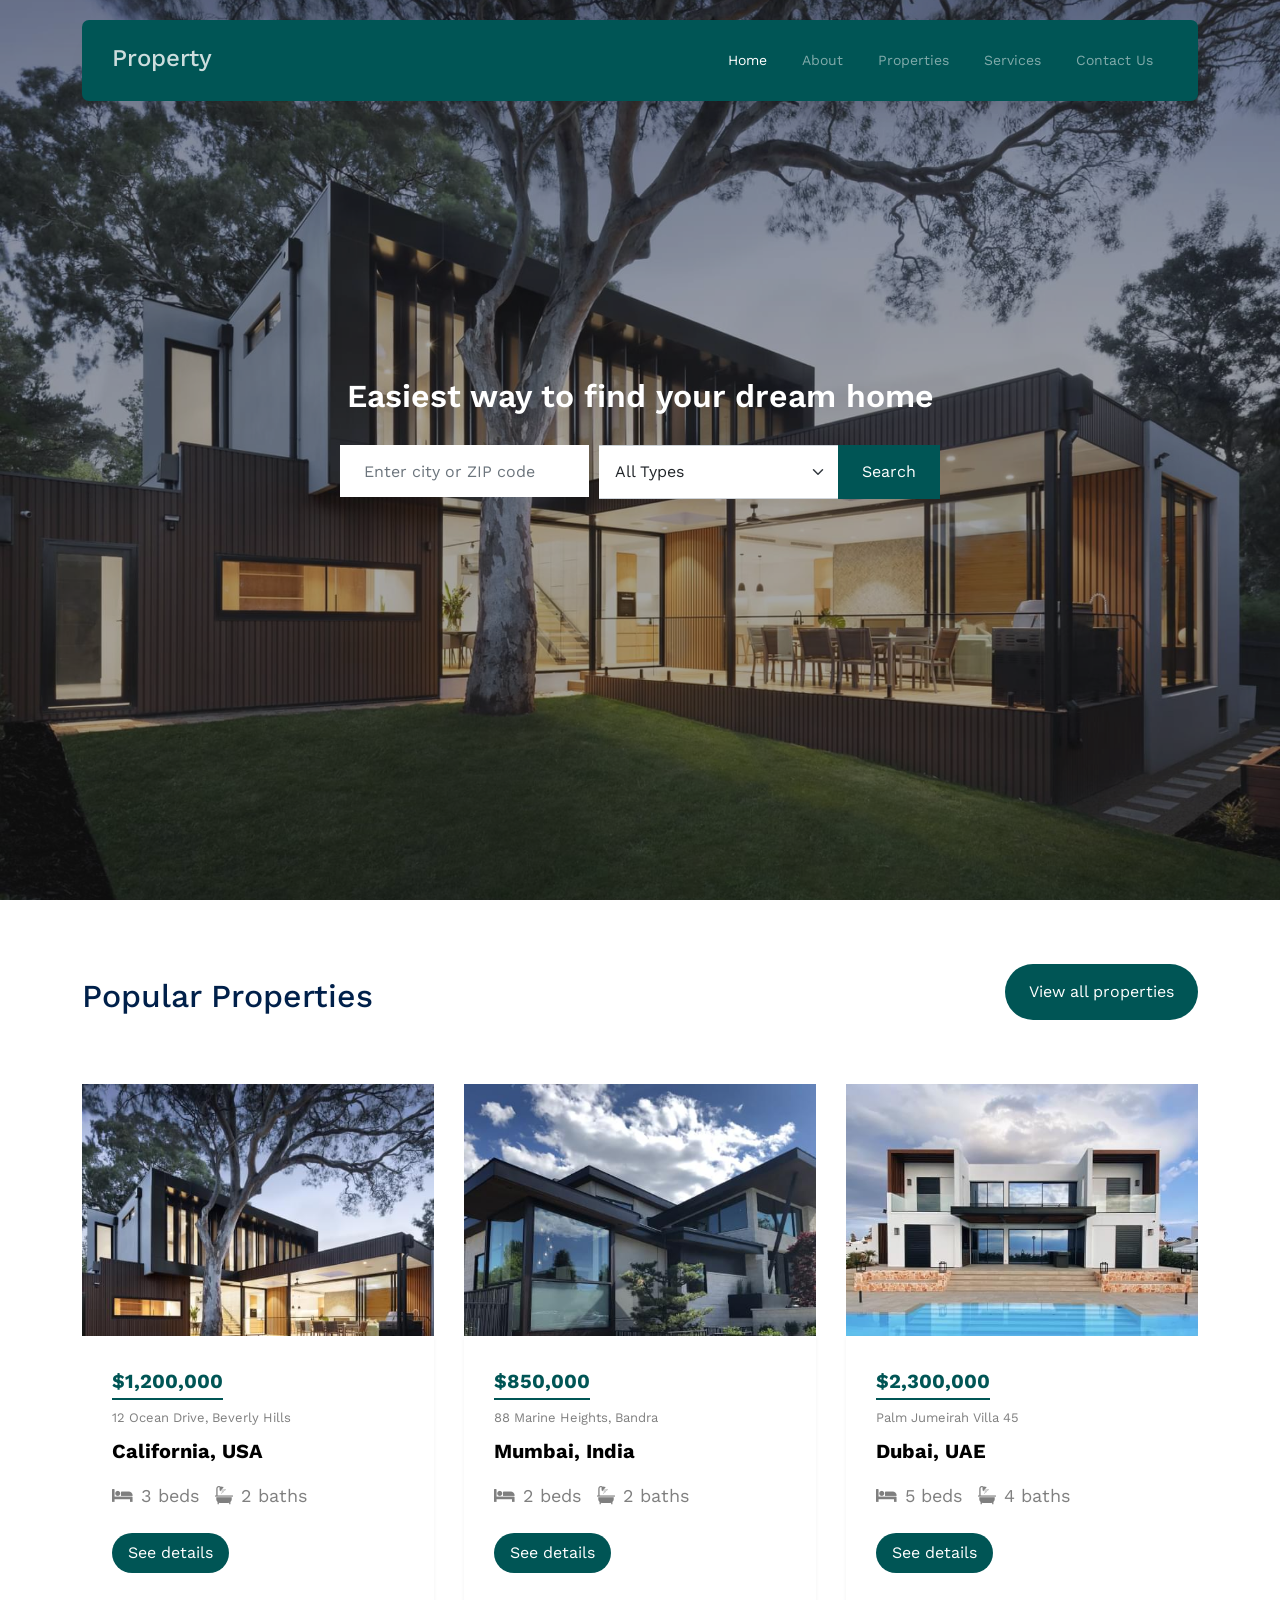
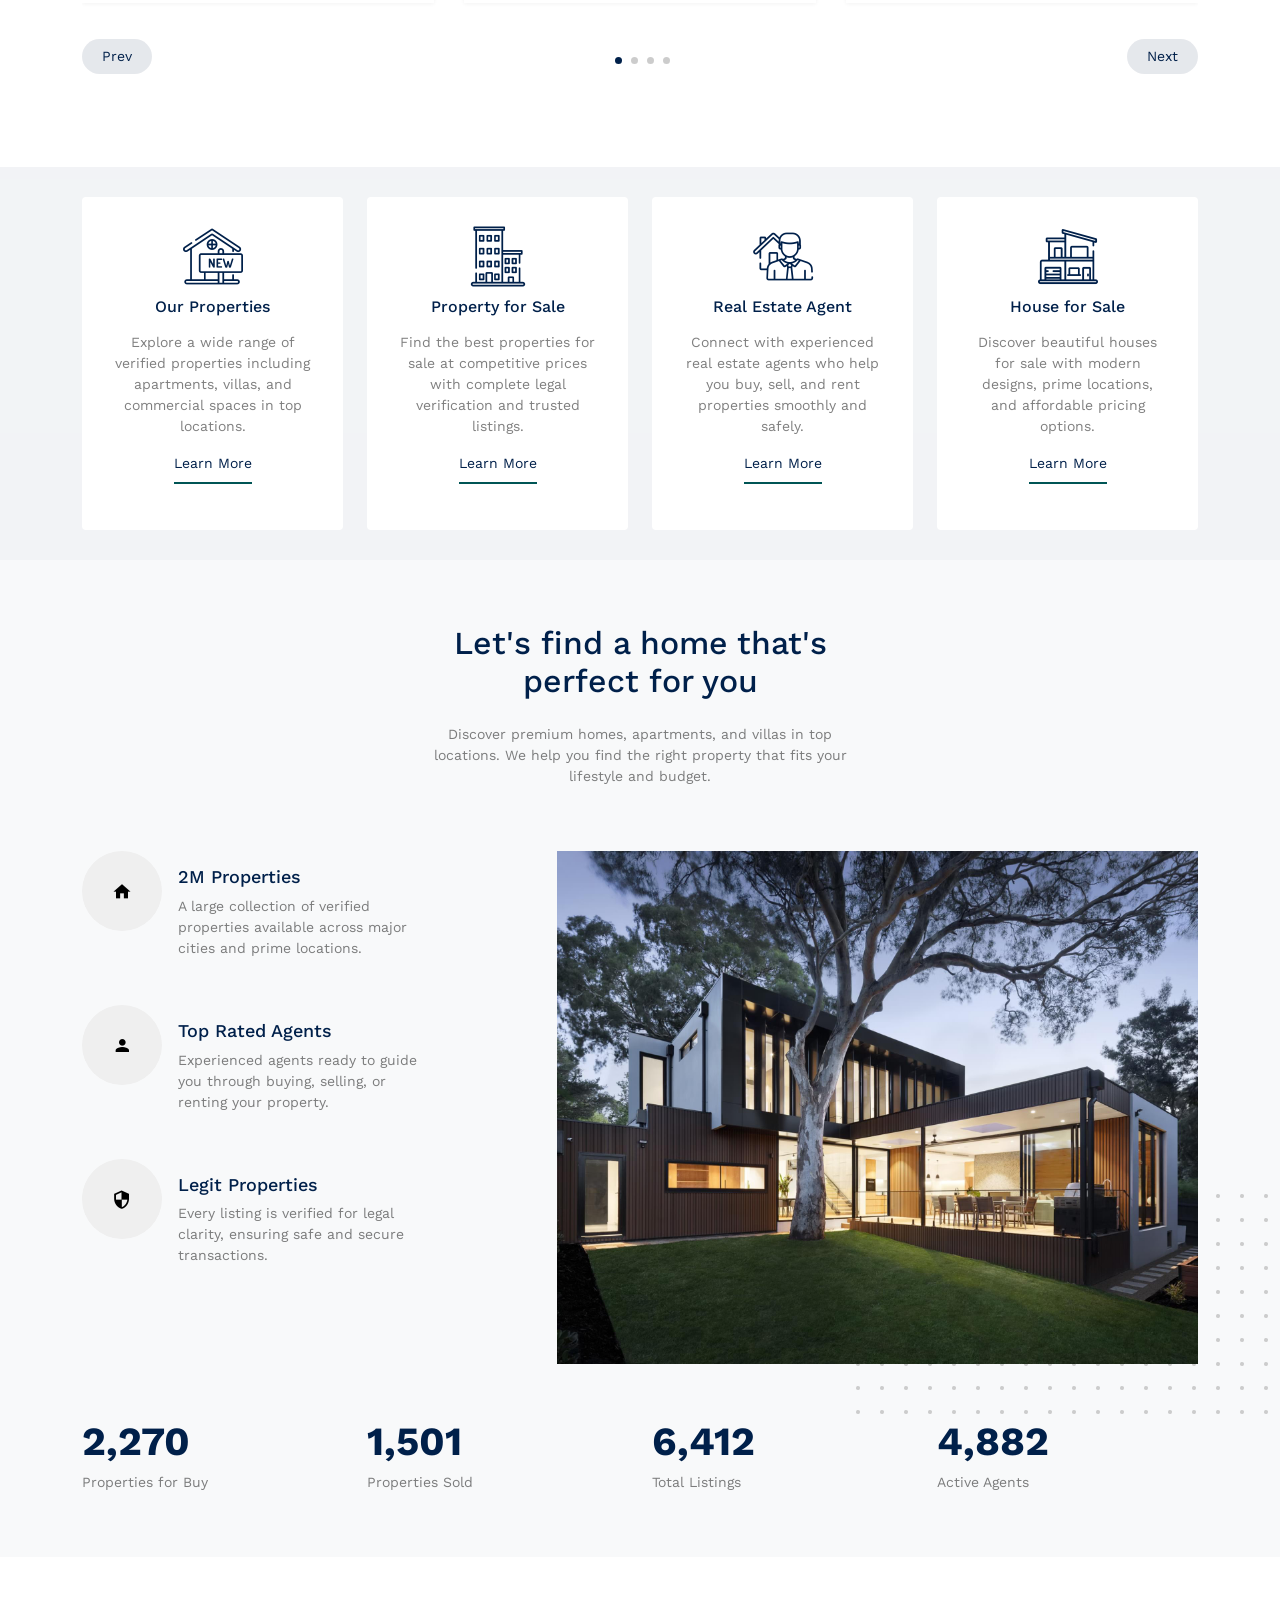
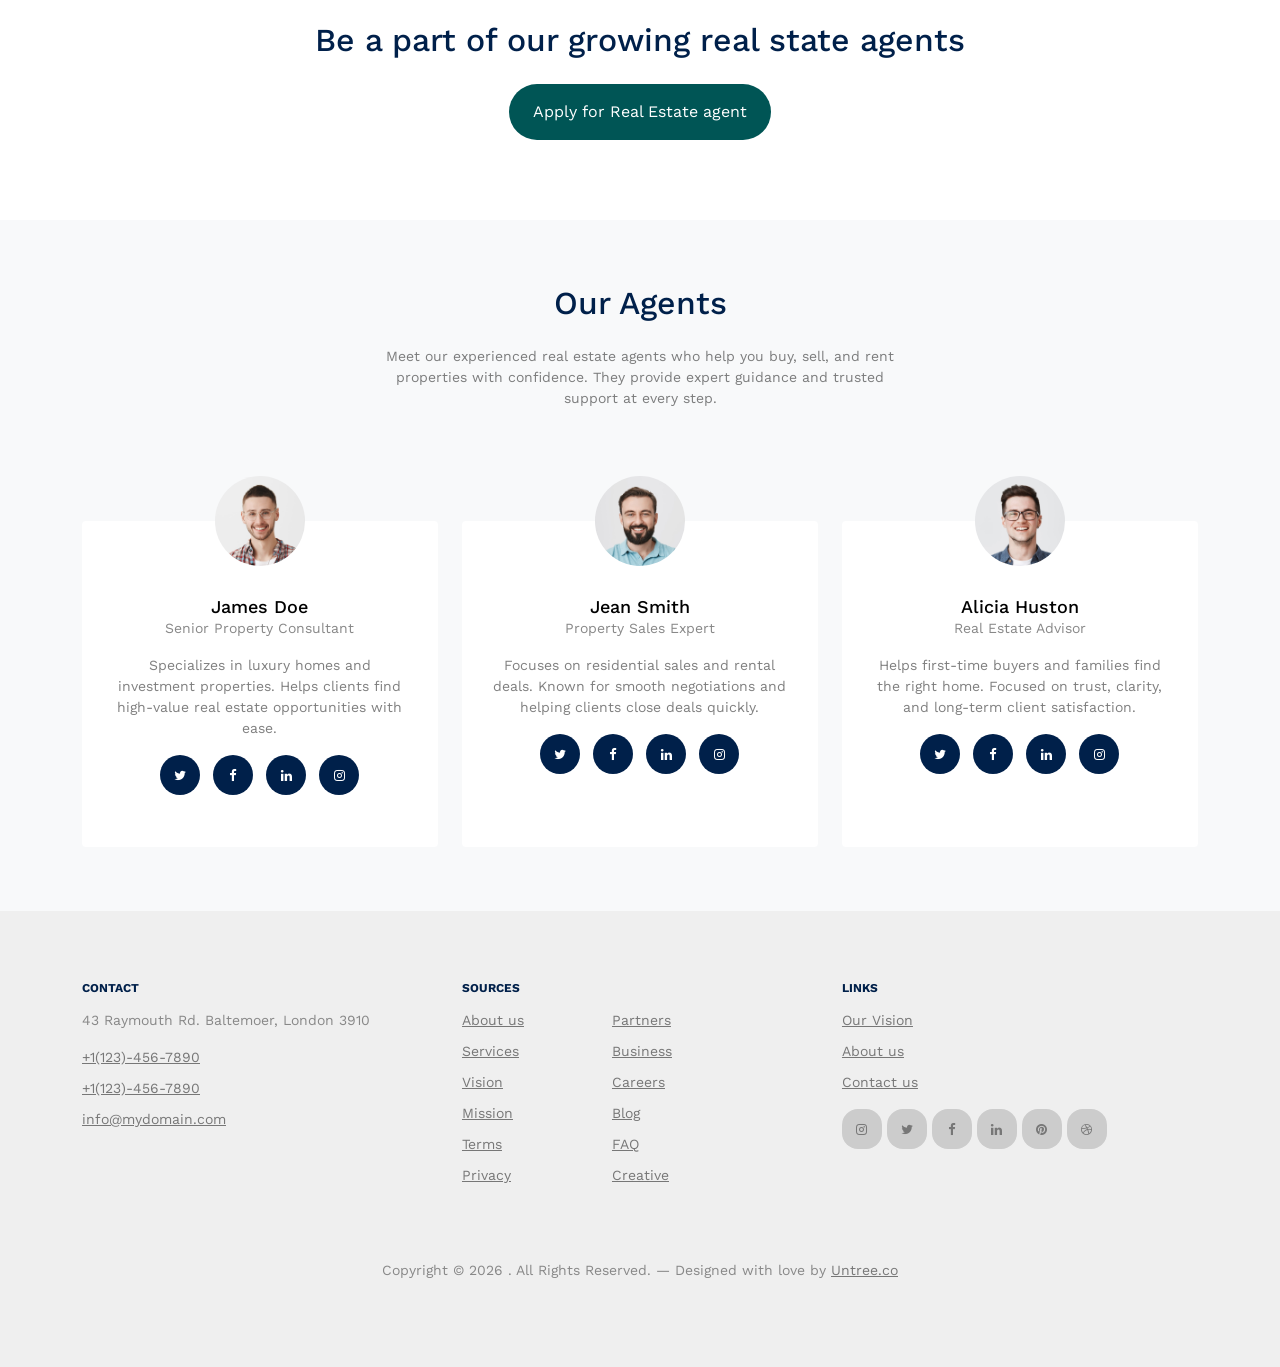
==== commit d872a8c8: "updated" ====
--- a/index.html
+++ b/index.html
@@ -46,12 +46,9 @@
               <li class="active"><a href="index.html">Home</a></li>
                             <li><a href="about.html">About</a></li>
 
-              <li class="has-children">
+              <li>
                 <a href="properties.html">Properties</a>
-                <ul class="dropdown">
-                  <li><a href="#">Buy Property</a></li>
-                  <li><a href="#">Sell Property</a></li>
-                </ul>
+                
               </li>
               <li><a href="services.html">Services</a></li>
               <li><a href="contact.html">Contact Us</a></li>
@@ -92,19 +89,39 @@
             <h1 class="heading" data-aos="fade-up">
               Easiest way to find your dream home
             </h1>
-            <form
-              action="#"
-              class="narrow-w form-search d-flex align-items-stretch mb-3"
-              data-aos="fade-up"
-              data-aos-delay="200"
-            >
-              <input
-                type="text"
-                class="form-control px-4"
-                placeholder="Your ZIP code or City. e.g. New York"
-              />
-              <button type="submit" class="btn btn-primary">Search</button>
-            </form>
+<form
+  id="propertySearchForm"
+  class="narrow-w form-search d-flex align-items-stretch mb-3"
+  data-aos="fade-up"
+  data-aos-delay="200"
+>
+  <!-- Search Input -->
+  <input
+    type="text"
+    id="searchInput"
+    class="form-control px-4 rounded-0"
+    placeholder="Enter city or ZIP code"
+  />
+
+  <!-- Filter -->
+  <select
+    id="propertyType"
+    class="form-select rounded-0 border-start-0 border-end-0 px-3"
+  >
+    <option value="">All Types</option>
+    <option value="house">House</option>
+    <option value="apartment">Apartment</option>
+    <option value="villa">Villa</option>
+  </select>
+
+  <!-- Button -->
+  <button type="submit" class="btn btn-primary px-4 rounded-0">
+    Search
+  </button>
+</form>
+
+<!-- Search Results -->
+<div id="searchResults" class="mt-4"></div>
           </div>
         </div>
       </div>
@@ -121,7 +138,7 @@
           <div class="col-lg-6 text-lg-end">
             <p>
               <a
-                href="#"
+                href="properties.html"
                 target="_blank"
                 class="btn btn-primary text-white py-3 px-4"
                 >View all properties</a
@@ -135,7 +152,7 @@
               <div class="property-slider">
                 
                 <!-- .item -->
-                 <div class="property-item">
+                  <div class="property-item" data-city="california" data-type="house">
   <a href="property-single.html" class="img">
     <img src="images/img_1.jpg" class="img-fluid" />
   </a>
@@ -151,7 +168,7 @@
   </div>
 </div>
 
-<div class="property-item">
+  <div class="property-item" data-city="mumbai" data-type="apartment">
   <a href="property-single.html" class="img">
     <img src="images/img_2.jpg" class="img-fluid" />
   </a>
@@ -167,7 +184,7 @@
   </div>
 </div>
 
-<div class="property-item">
+  <div class="property-item" data-city="dubai" data-type="villa">
   <a href="property-single.html" class="img">
     <img src="images/img_3.jpg" class="img-fluid" />
   </a>
@@ -183,7 +200,8 @@
   </div>
 </div>
 
-<div class="property-item">
+
+  <div class="property-item" data-city="new york" data-type="apartment">
   <a href="property-single.html" class="img">
     <img src="images/img_4.jpg" class="img-fluid" />
   </a>
@@ -199,8 +217,8 @@
   </div>
 </div>
 
-<div class="property-item">
-  <a href="property-single.html" class="img">
+  <div class="property-item" data-city="los angeles" data-type="villa">
+      <a href="property-single.html" class="img">
     <img src="images/img_5.jpg" class="img-fluid" />
   </a>
   <div class="property-content">
@@ -215,7 +233,8 @@
   </div>
 </div>
 
-<div class="property-item">
+
+  <div class="property-item" data-city="new york" data-type="house">
   <a href="property-single.html" class="img">
     <img src="images/img_6.jpg" class="img-fluid" />
   </a>
@@ -231,8 +250,9 @@
   </div>
 </div>
 
-<div class="property-item">
-  <a href="property-single.html" class="img">
+
+  <div class="property-item" data-city="bangalore" data-type="apartment">
+      <a href="property-single.html" class="img">
     <img src="images/img_7.jpg" class="img-fluid" />
   </a>
   <div class="property-content">
@@ -247,7 +267,8 @@
   </div>
 </div>
 
-<div class="property-item">
+
+  <div class="property-item" data-city="singapore" data-type="villa">
   <a href="property-single.html" class="img">
     <img src="images/img_8.jpg" class="img-fluid" />
   </a>
@@ -263,7 +284,8 @@
   </div>
 </div>
 
-<div class="property-item">
+
+  <div class="property-item" data-city="manali" data-type="house">
   <a href="property-single.html" class="img">
     <img src="images/img_1.jpg" class="img-fluid" />
   </a>
@@ -279,7 +301,8 @@
   </div>
 </div>
 
-<div class="property-item">
+
+  <div class="property-item" data-city="london" data-type="apartment">
   <a href="property-single.html" class="img">
     <img src="images/img_2.jpg" class="img-fluid" />
   </a>
@@ -477,7 +500,7 @@
           <h2 class="mb-4">Be a part of our growing real state agents</h2>
           <p>
             <a
-              href="#"
+              href="contact.html"
               target="_blank"
               class="btn btn-primary text-white py-3 px-4"
               >Apply for Real Estate agent</a
--- a/css/style.css
+++ b/css/style.css
@@ -103,7 +103,15 @@
   margin-bottom: 0.5rem;
   font-weight: 500;
   line-height: 1.2; }
-
+@media (max-width: 768px) {
+  .form-search {
+    flex-direction: column;
+  }
+  .form-search select,
+  .form-search button {
+    margin-top: 10px;
+  }
+}
 h1, .h1 {
   font-size: calc(1.375rem + 1.5vw); }
   @media (min-width: 1200px) {
@@ -9372,6 +9380,7 @@
     -webkit-transform: translateX(0%);
     -ms-transform: translateX(0%);
     transform: translateX(0%); }
+    
   .site-mobile-menu .site-mobile-menu-header {
     width: 100%;
     float: left;
